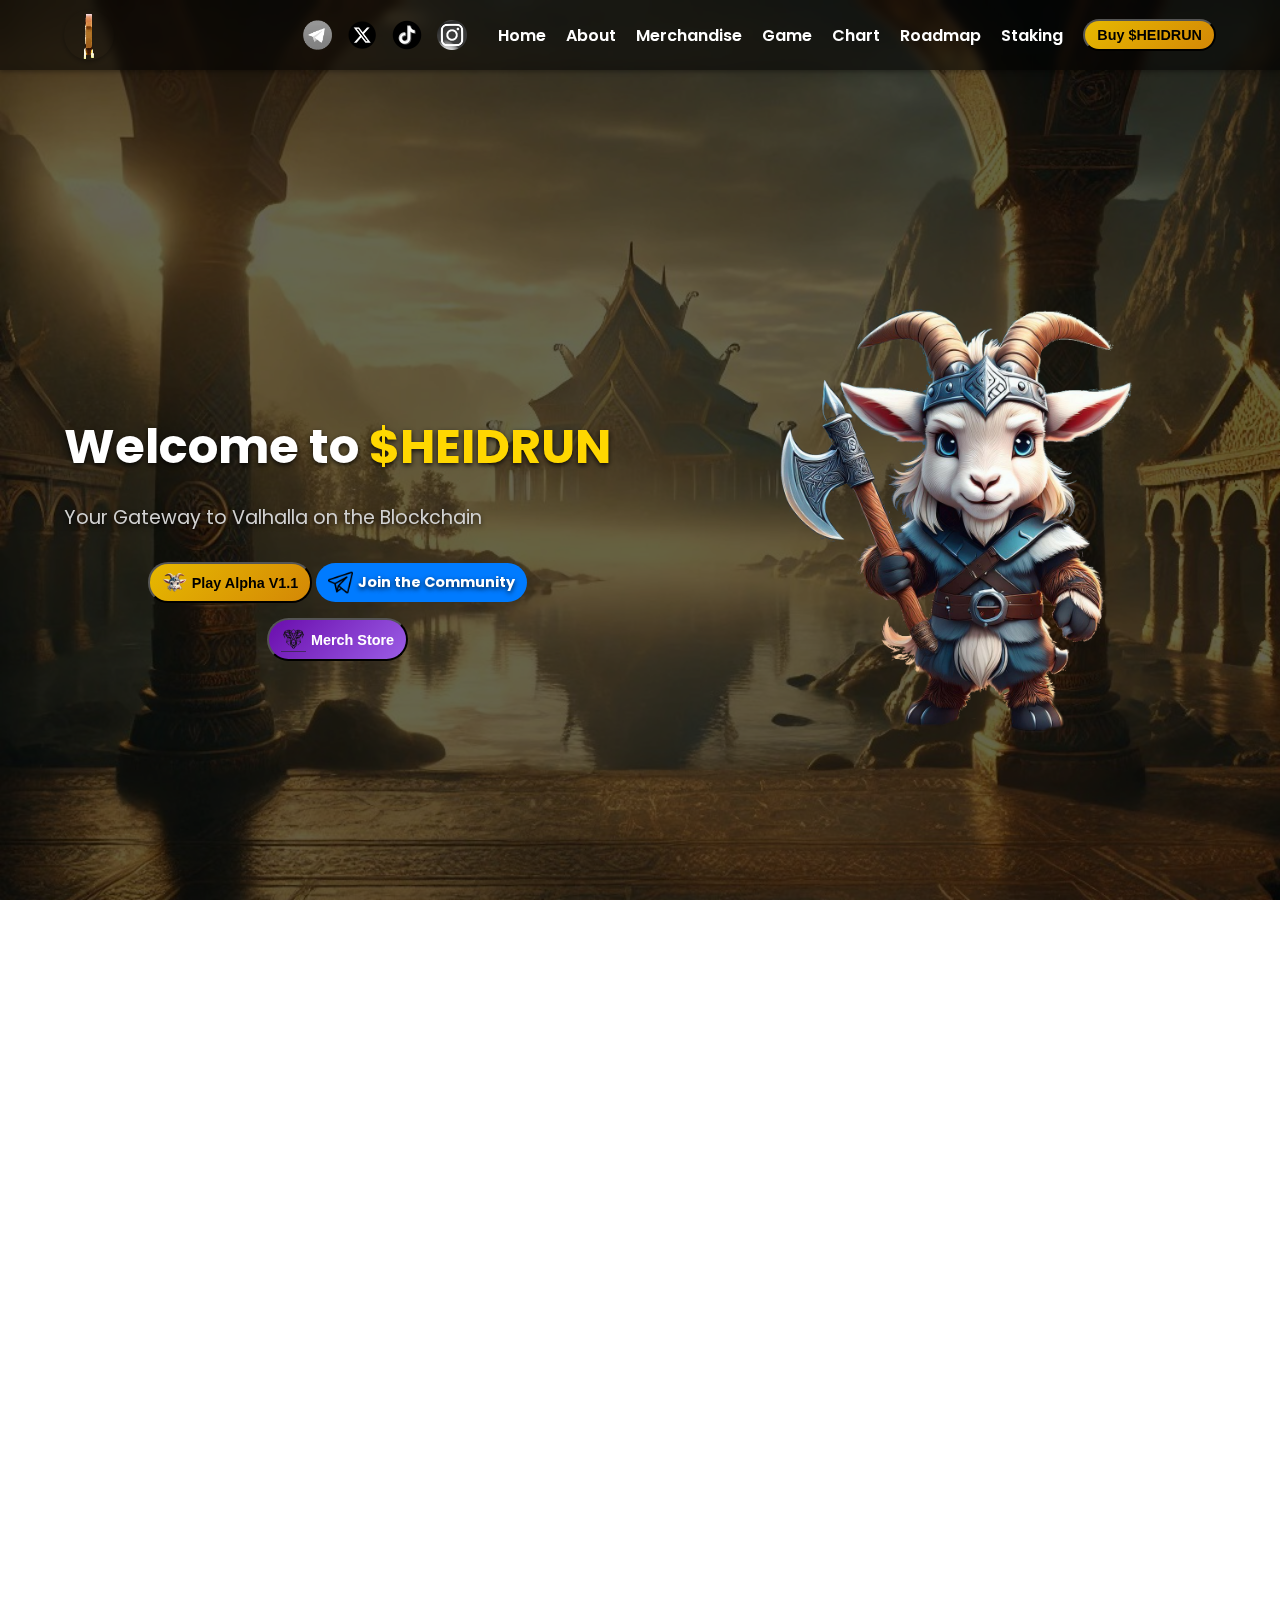
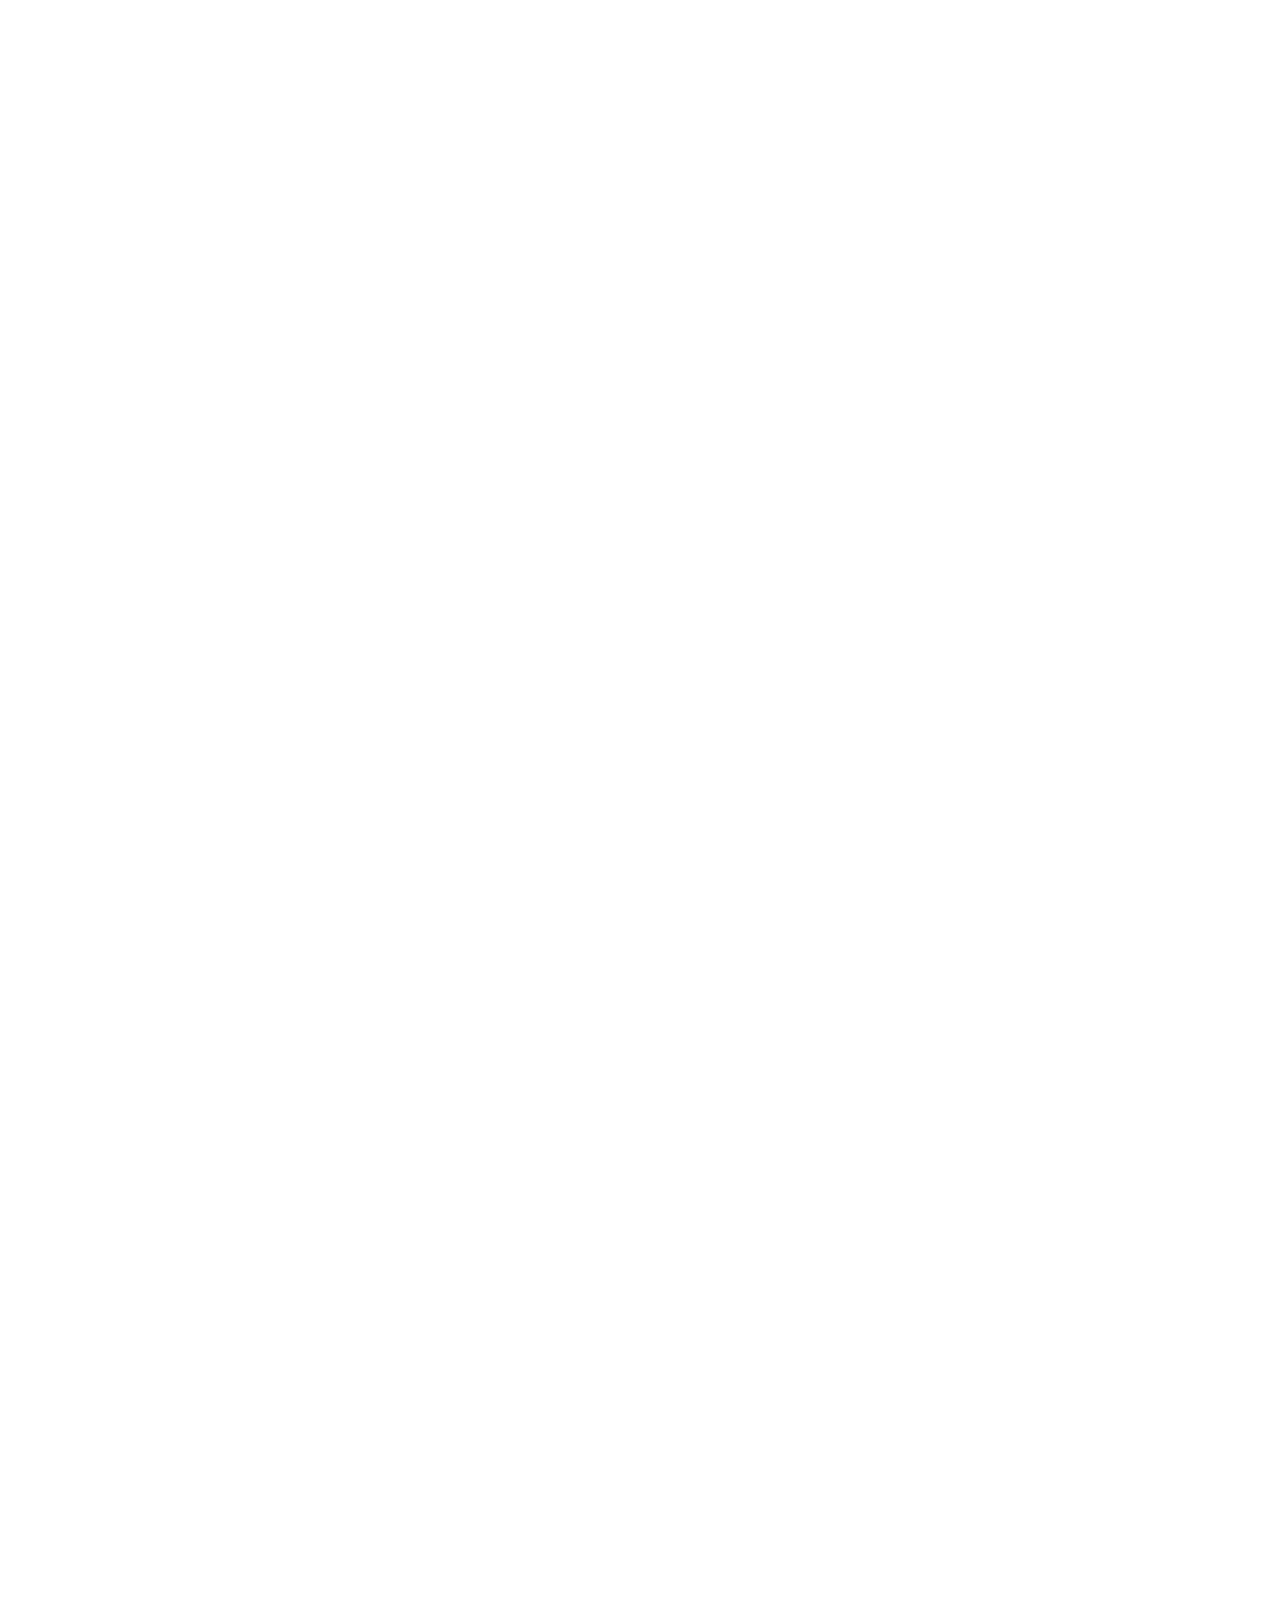
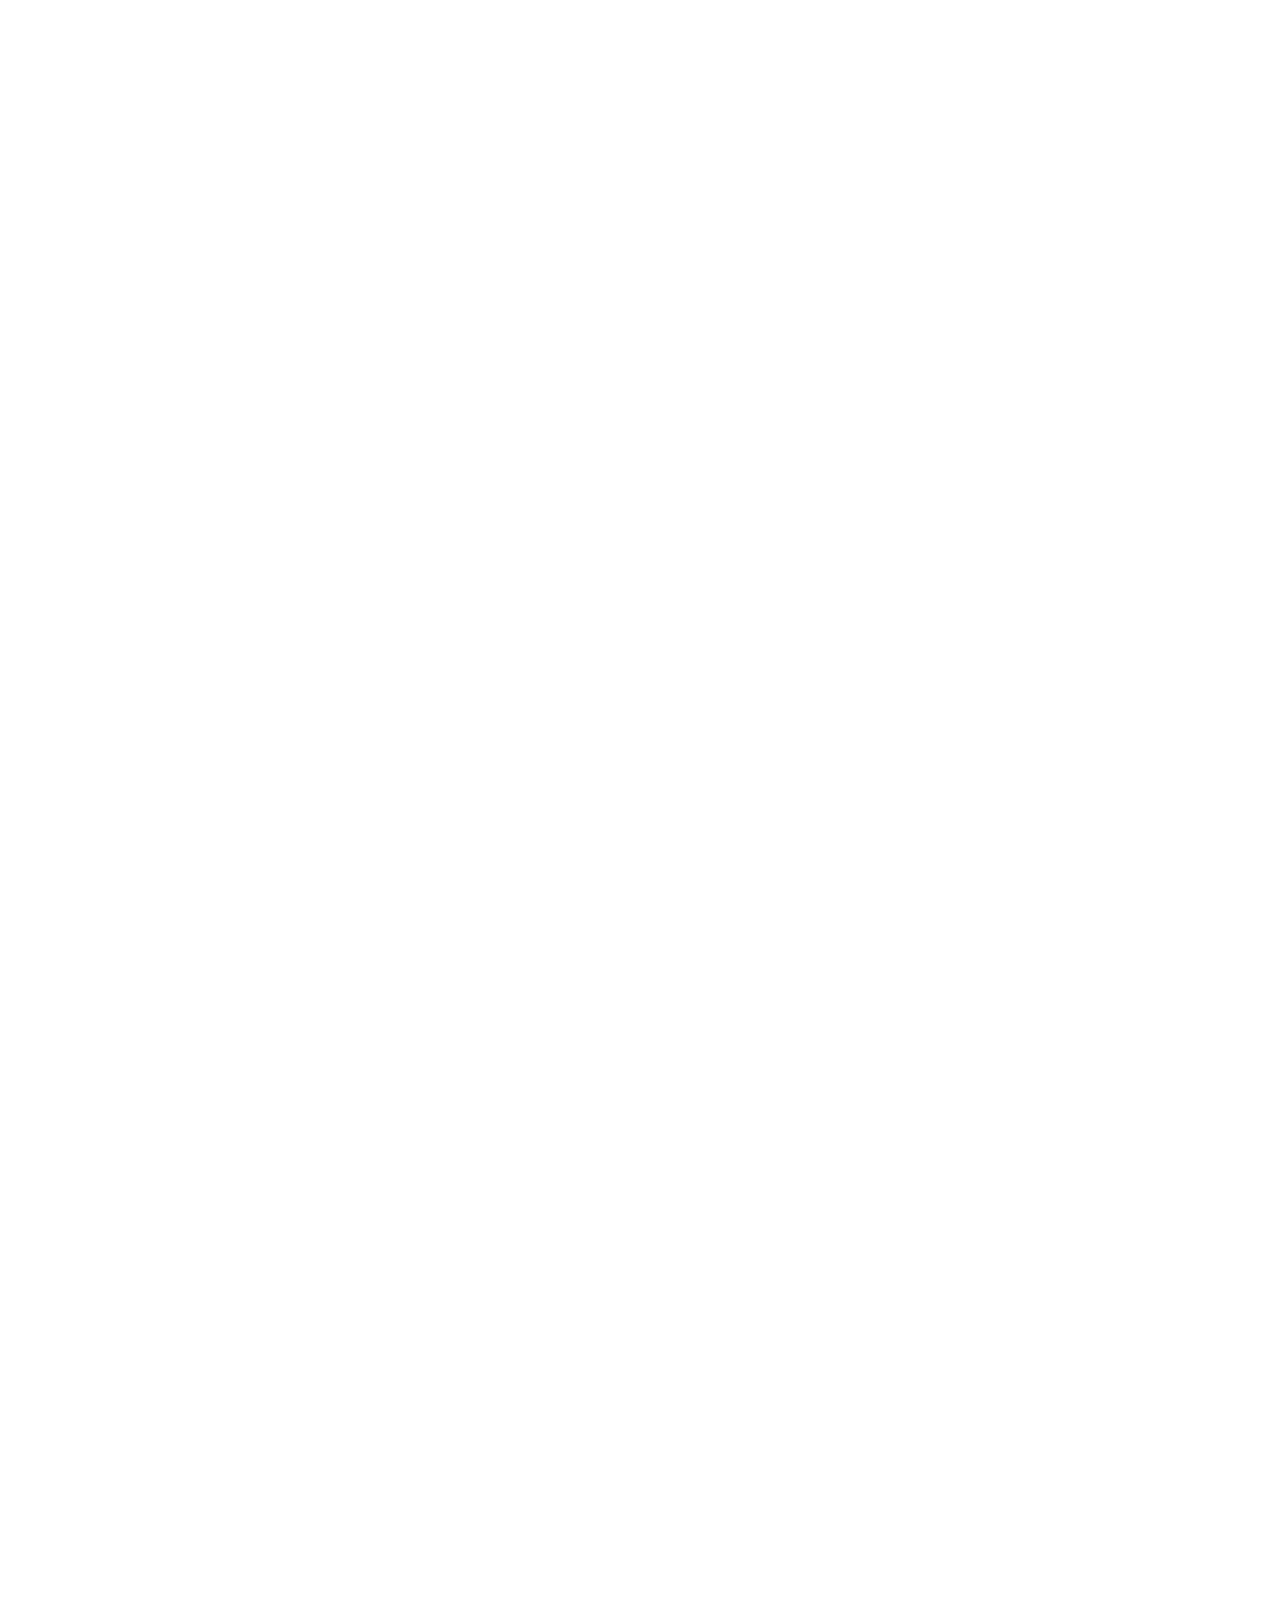
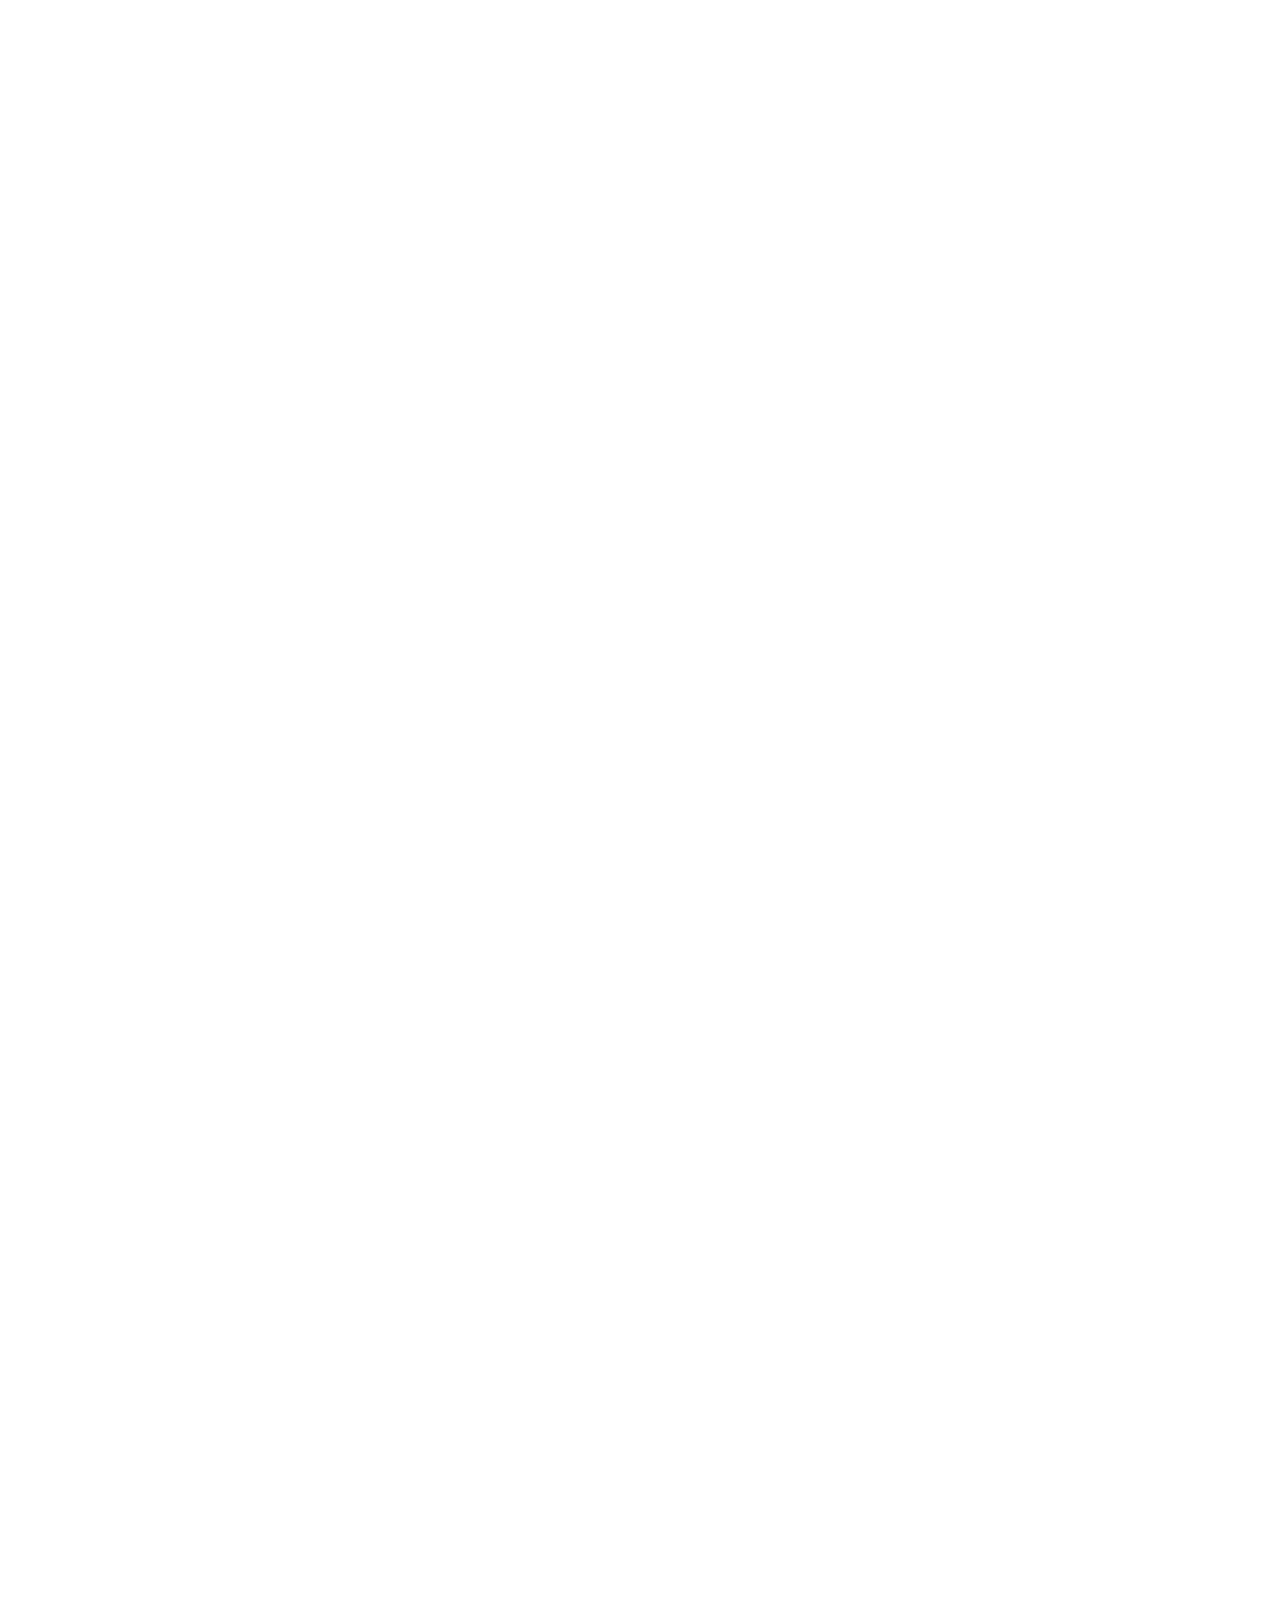
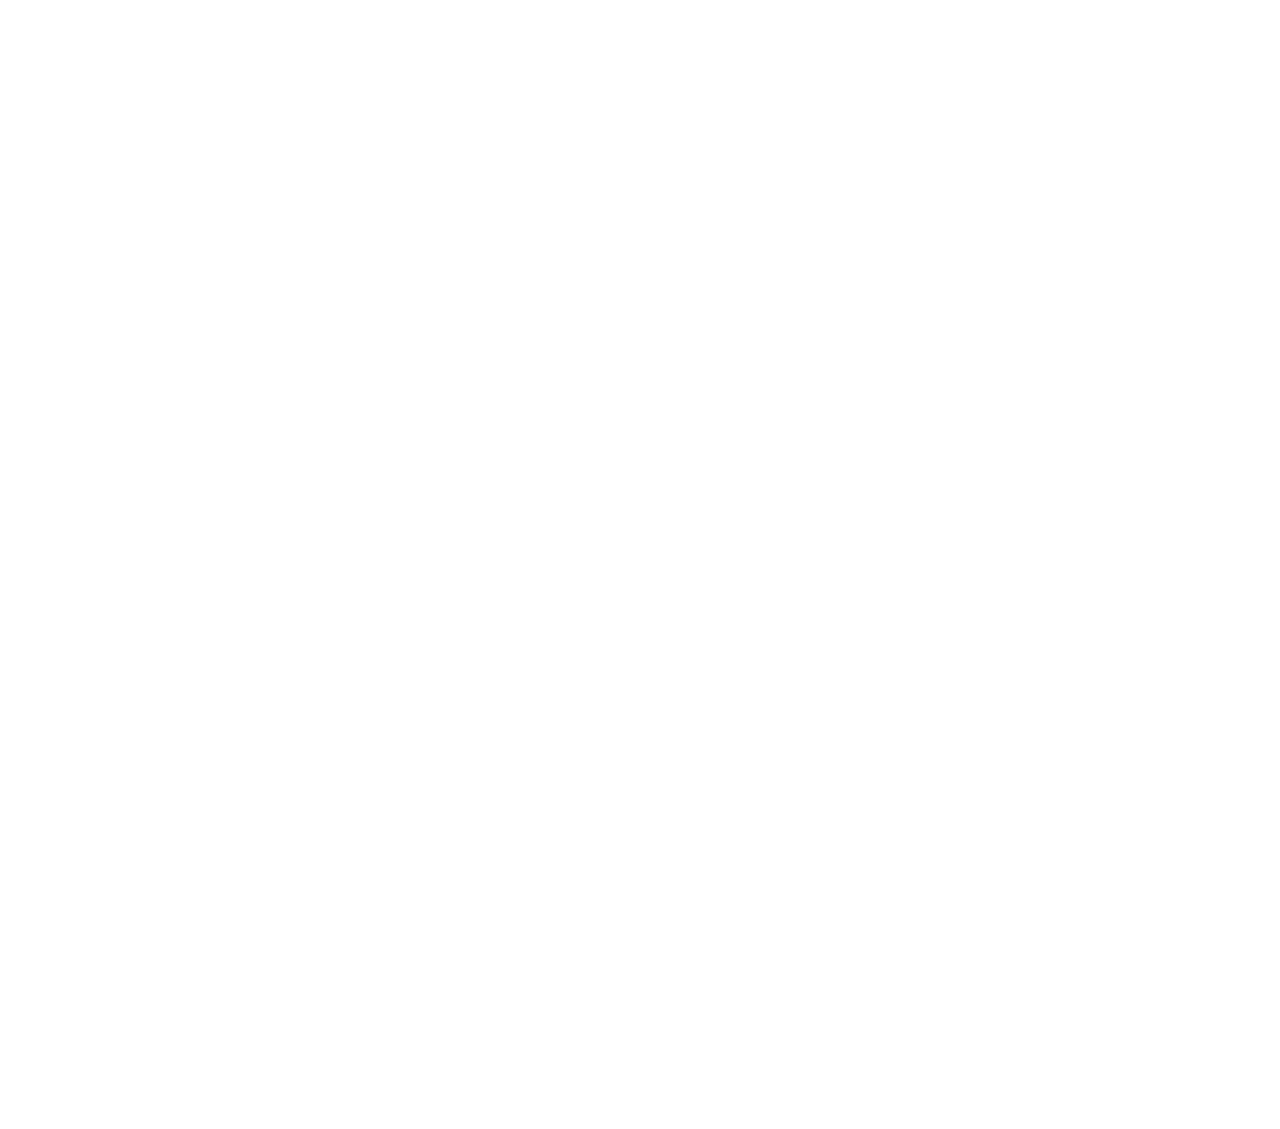
==== index.html @ 78c1b643 "Add files via upload" ====
<!DOCTYPE html>
<html lang="en">
    <head>
        <meta charset="UTF-8">
        <meta name="viewport" content="width=device-width, initial-scale=1.0">

        <meta property="og:title" content="Heidrun - Gateway to Valhalla">
        <meta property="og:description" content="Dive into Heidrun, the ultimate Web3 gaming adventure with immersive experiences, live charts, and staking rewards. Join the community shaping the future of crypto gaming!">
        <meta property="og:image" content="https://heidrun.xyz/images/heidrun-web.jpg">
        <meta property="og:video" content="https://b-whale-block.github.io/heidrun./videos/og-video.mp4">
        <meta property="og:video:type" content="video/mp4">
        <meta property="og:video:width" content="1280">
        <meta property="og:video:height" content="720">
        <meta property="og:url" content="https://heidrun.xyz">
        <meta property="og:type" content="website">

        <title>Heidrun - Gateway to Valhalla</title>
        <link href="https://fonts.googleapis.com/css2?family=Poppins:wght@400;600&display=swap" rel="stylesheet">
        <link rel="stylesheet" href="styles.css">
        <link rel="icon" type="image/png" sizes="16x16" href="images/favicon-16x16.png">
        <link rel="icon" type="image/png" sizes="32x32" href="images/favicon-32x32.png">
        <link rel="icon" type="image/png" sizes="192x192" href="images/android-chrome-192x192.png">
        <link rel="apple-touch-icon" sizes="180x180" href="images/apple-touch-icon.png">
        <link rel="manifest" href="site.webmanifest">
        <script src="https://cdn.jsdelivr.net/particles.js/2.0.0/particles.min.js"></script>
        <script src="chart.js"></script>
        <script src="https://cdn.jsdelivr.net/npm/chart.js"></script>
        <script src="https://cdn.jsdelivr.net/npm/chartjs-chart-financial"></script>
        <script src="https://cdn.jsdelivr.net/npm/@solana/web3.js@1.73.0/lib/index.iife.min.js"></script>
        <script src="https://cdn.jsdelivr.net/npm/@jup-ag/core"></script>
        <script defer src="script.js"></script>
    </head>    
<body>
    <!--Sticky button on smaller screens-->
    <button id="walletInfoButton" class="sticky-wallet-info hidden">Wallet Info</button>
    <div id="toastContainer" class="toast-container"></div>

    <header class="header">
        <div class="logo">
            <video autoplay loop muted playsinline class="logo-video">
                <source src="images/logo.webm" type="video/webm">
                Your browser does not support the video tag.
            </video>
        </div>
        <div class="header-socials">
            <a href="https://t.me/heidrunportal" target="_blank" title="Telegram">
                <img src="images/telegram-logo.png" alt="Telegram">
            </a>
            <a href="https://x.com/HeidrunSol" target="_blank" title="X">
                <img src="images/x-logo.png" alt="X">
            </a>
            <a href="https://www.tiktok.com/@heidrun_sol" target="_blank" title="TikTok">
                <img src="images/tiktok-icon.png" alt="TikTok">
            </a>
            <a href="https://www.instagram.com/heidrunsolana" target="_blank" title="Instagram">
                <img src="images/instagram-icon.png" alt="Instagram">
            </a>
        </div>
        <nav class="navbar">
            <a href="#hero" class="home-link">Home</a>
            <a href="#about">About</a>
            <a href="Merchandise/index.html">Merchandise</a>
            <a href="#game">Game</a>
            <a href="#chart">Chart</a>
            <a href="#roadmap">Roadmap</a>
            <a href="#staking">Staking</a>
            <button class="cta-button">Buy $HEIDRUN</button>
        </nav>        
        <button class="hamburger-menu" id="menuToggle">☰</button>
    </header> 

    <section id="hero" class="hero">
        <div class="hero-content">
            <h1>Welcome to <span class="highlight">$HEIDRUN</span></h1>
            <p>Your Gateway to Valhalla on the Blockchain</p>
            <div class="hero-buttons">
                <!-- Row 1 -->
                <div class="top-buttons">
                    <button class="playg-game-button" id="playAlphaButton">
                        <img src="images/goat-head-logo.png" alt="playg-game-button-logo" class="playg-game-button-logo">
                        Play Alpha V1.1
                    </button>
            
                    <a href="https://t.me/heidrunportal" class="btn btn-secondary" target="_blank">
                        <img src="images/telegram.png" alt="Telegram Icon" class="btn-icon"> Join the Community
                    </a>
                </div>
            
                <!-- Row 2 -->
                <div class="bottom-buttons">
                    <button class="merch-store-button" id="merchStoreButton" onclick="window.open('Merchandise/index.html', '_blank')">
                        <img src="images/merch-icon.png" alt="merch-button-logo" class="merch-store-logo">
                        Merch Store
                    </button>
                </div>
            </div>
                                
        </div>
        <div class="hero-image">
            <img src="images/valhalla-goat.png" alt="Heidrun Viking Goat" class="mascot">
        </div>
    </section>
    
    <section id="about" class="section">
        <h1>About Heidrun</h1>
        <div class="about-content">
            <p>
                Heidrun is a forward-thinking project that blends advanced blockchain technology with powerful AI tools. By combining Web3 gaming, decentralized utilities, and community-driven rewards, Heidrun redefines innovation in the crypto space.
            </p>
            <p>
                Whether you're a gamer, investor, or blockchain enthusiast, Heidrun delivers immersive experiences and practical tools tailored to your needs.
            </p>
        </div>
    
        <div class="features">
            <h2>Why Choose Heidrun?</h2>
            <ul>
                <li><strong>Innovative Utilities:</strong> AI-driven tools designed to optimize your crypto experience.</li>
                <li><strong>Immersive Web3 Gaming:</strong> Seamless integration of gaming with blockchain technology.</li>
                <li><strong>Community Empowerment:</strong> Join a growing network shaping the future of blockchain.</li>
            </ul>
        </div>
    
        <div class="utilities">
            <h2>Our Utilities</h2>
            <div class="utilities-grid">
                <div class="utility-item">
                    <video autoplay loop muted class="utility-image">
                        <source src="videos/video-bot-preview.mp4" type="video/mp4">
                        Your browser does not support the video tag.
                    </video>
                    <h3>Video Bot</h3>
                    <p>Create engaging AI-generated videos for campaigns and content.</p>
                    <a href="https://t.me/HeidrunAI_bot" target="_blank" class="about-btn">Try @HeidrunAI_bot</a>
                </div>
                <div class="utility-item">
                    <img src="images/meme-bot-preview.jpg" alt="Meme Bot Preview" class="utility-image">
                    <h3>Meme Bot</h3>
                    <p>Generate shareable, viral memes in seconds with AI support.</p>
                    <a href="https://t.me/HeidrunAImeme_bot" target="_blank" class="about-btn">Explore @HeidrunAImeme_bot</a>
                </div>
                <div class="utility-item">
                    <video autoplay loop muted class="utility-image">
                        <source src="videos/portfolio-bot-preview.mp4" type="video/mp4">
                        Your browser does not support the video tag.
                    </video>
                    <h3>Portfolio Bot</h3>
                    <p>Track and manage your crypto portfolio effortlessly.</p>
                    <a href="https://t.me/CryptoPortfolio_tracker_bot" target="_blank" class="about-btn">Discover @CryptoPortfolio_tracker_bot</a>
                </div>
            </div>
        </div>
    
        <div class="contract-container">
            <h3>Contract Address</h3>
            <span id="contract-address" class="copyable">DdyoGjgQVT8UV8o7DoyVrBt5AfjrdZr32cfBMvbbPNHM</span>
            <button class="about-copy-btn" onclick="navigator.clipboard.writeText('DdyoGjgQVT8UV8o7DoyVrBt5AfjrdZr32cfBMvbbPNHM')">Copy</button>
        </div>
    
        <p class="cta-text">
            The Heidrun journey is just beginning. Join us now and help shape the future of blockchain innovation.
        </p>
    </section>
               

    <section id="game" class="games-section">
        <h1>Alpha Heidrun Rush</h1>
        <h2>🎮 V1.1 Now Live and Playable! 🎮</h2>
        <div class="game-info">
            <p>
                <strong>About the Game:</strong> Alpha V1.0 of Heidrun Rush is a Candy Crush-style game where players can enjoy exciting gameplay while transacting directly in Solana. Purchases in-game go to the dev wallet, and we are exploring whether to <strong>burn Heidrun</strong> or use it for the <strong>staking rewards pool</strong>.
            </p>
            <p>
                <strong>Future Plans:</strong> In Alpha V2.0, we aim to enable transactions directly in Heidrun and integrate feedback from players for an enhanced experience.
            </p>
            <p>
                <strong>Game Hosting:</strong> The game is hosted directly on Heidrun’s servers and uses Solana’s approved Unity SDK for web3 connection. Please choose <strong>Mobile Wallet Adapter → Phantom/Solflare</strong> to connect.
            </p>
        </div>
        <div class="game-actions">
            <button class="cta-button" onclick="window.open('./heidrunrush', '_blank');">
                Play Alpha V1.1
            </button>            
        </div>
    </section> 
    
    <section id="chart" class="section">
        <h1>Live $HEIDRUN Chart</h1>
        <div class="chart-container">
            <!-- Chart Canvas -->
            <canvas id="chartCanvas" width="600" height="400"></canvas>
    
            <!-- Fallback Video -->
            <video id="chart-video" autoplay loop muted playsinline style="display: none;">
                <source src="videos/heidrun-lambo.mp4" type="video/mp4">
                Your browser does not support the video tag.
            </video>
        </div>
    
        <!-- Chart Summary -->
        <p id="chart-summary" style="margin-top: 20px; font-size: 1rem; color: #ffd700; text-shadow: 0 2px 5px rgba(0, 0, 0, 0.8);">
            Loading chart data...
        </p>
    
        <!-- Fallback Message -->
        <p id="fallback-message" style="display: none;">
            "Oops! The chart hasn’t loaded. Heidrun went to check what happened!"
        </p>
    
        <!-- Fallback Button -->
        <a href="https://dexscreener.com/solana/fuwuqtctdsgtpw4ypxmsvnhw5txno65rohxztak5xkf4" 
           id="fallback-button" 
           class="btn btn-secondary" 
           target="_blank" 
           style="display: none;">
            View the Chart on Dexscreener
        </a>
    </section>    

    <section id="roadmap" class="section">
        <h1 class="roadmap-title">Roadmap</h1>
        <div class="roadmap-timeline">
          
            <div class="roadmap-phase left">
                <h2>Q4 2024</h2>
                <ul>
                    <li><strong>Token Launch:</strong> Successful launch of $HEIDRUN.</li>
                    <li><strong>Initial Game Launch:</strong> Players engage with our first game.</li>
                    <li><strong>Staking Launch:</strong> Earn rewards by staking $HEIDRUN.</li>
                    <li><strong>Alpha Game Launch:</strong> 25th December 2024.</li>
                    <li><strong>Flooz Sign-Up:</strong> Enabling direct purchases.</li>
                </ul>
            </div>
    
            <div class="roadmap-phase right">
                <h2>Q1-Q2 2025</h2>
                <ul>
                    <li><strong>AR Game Development:</strong> Begin creating immersive AR gaming experiences.</li>
                    <li><strong>Community Growth:</strong> Expand the Viking community through partnerships.</li>
                    <li><strong>Improved Staking Features:</strong> Launch tiered rewards for long-term stakers.</li>
                </ul>
            </div>
    
            <div class="roadmap-phase left">
                <h2>Q3-Q4 2025</h2>
                <ul>
                    <li><strong>AR Game Launch:</strong> Full launch of the Augmented Reality game.</li>
                    <li><strong>Expanded Ecosystem:</strong> New gameplay mechanics and token utilities.</li>
                    <li><strong>Global Partnerships:</strong> Collaborate with major gaming and crypto platforms.</li>
                </ul>
            </div>
    
            <div class="roadmap-phase right">
                <h2>2026 and Beyond</h2>
                <ul>
                    <li><strong>Valhalla Expansion:</strong> Establish Heidrun as a leading Web3 gaming platform.</li>
                    <li><strong>Community-Driven Projects:</strong> Launch initiatives driven by the Heidrun community.</li>
                    <li><strong>Continual Innovation:</strong> Introduce cutting-edge features and gameplay experiences.</li>
                </ul>
            </div>
        </div>
    </section> 

    <section id="staking" class="section">
        <h1>Staking</h1>
        <p>
            Staking allows you to earn rewards by holding and locking your $HEIDRUN tokens. 
            It’s a simple and secure way to grow your wealth while supporting the network.
        </p>
        <div class="staking-benefits">
            <h2>Benefits of Staking</h2>
            <ul>
                <li>Earn passive income through staking rewards.</li>
                <li>Support the $HEIDRUN ecosystem and its stability.</li>
                <li>Access exclusive perks for long-term stakers.</li>
            </ul>
        </div>
        <div class="staking-how">
            <h2>How Staking Works</h2>
            <p>
                1. Acquire $HEIDRUN tokens and connect your wallet.<br>
                2. Use our trusted staking partner <strong>Smithii.io</strong> to stake your tokens.<br>
                3. Select your preferred staking duration and lock your tokens.<br>
                4. Start earning rewards instantly!
            </p>
        </div>
        <a href="https://stake.smithii.io/heidrun" class="btn btn-game" target="_blank">Stake Now on Smithii.io</a>
    </section>
    
    <section id="socials" class="socials-section">
        <h2>Join the Heidrun Goat Community</h2>
        <p>Stay updated with the latest news, exclusive giveaways, and more!</p>
        <div class="socials-container">
            <!-- Social Icons -->
            <div class="socials-grid">
                <a href="https://t.me/heidrunportal" target="_blank" class="social-icon" title="Telegram">
                    <img src="images/telegram-logo.png" alt="Telegram">
                </a>
                <a href="https://x.com/HeidrunSol" target="_blank" class="social-icon" title="X">
                    <img src="images/x-logo.png" alt="X">
                </a>
                <a href="https://www.tiktok.com/@heidrun_sol" target="_blank" class="social-icon" title="Tiktok">
                    <img src="images/tiktok-icon.png" alt="Tiktok">
                </a>
                <a href="https://www.instagram.com/heidrunsolana" target="_blank" class="social-icon" title="Instagram">
                    <img src="images/instagram-icon.png" alt="Instagram">
                </a>
            </div>
        
            <div class="goat-image">
                <img src="videos/phone-in-hand-unscreen.gif" alt="Heidrun Goat Character">
            </div>
        </div>
    </section>            
    
    <footer>
        <p>&copy; 2025 Heidrun. All Rights Reserved.</p>
    </footer> 

    <!-- Modal Background -->
    <div id="buyModal" class="modal">
        <div class="modal-content">
            <h2>Buy $HEIDRUN</h2>
            <p>Choose your payment method:</p>
            <div class="pay-options">
                <!-- Connect Wallet -->
                <button class="pay-option connect-wallet">
                    <img src="images/solana-logo.png" alt="Solana Logo" class="payment-icon connect-icon">
                    <span>Connect Wallet</span>
                </button>
    
                <!-- Buy on Bitget -->
                <a href="https://web3.bitget.com/en/swap/sol/DdyoGjgQVT8UV8o7DoyVrBt5AfjrdZr32cfBMvbbPNHM"
                    class="pay-option bitget-option"
                    target="_blank">
                    <img src="images/bitget-logo.png" alt="Bitget Wallet" class="payment-icon bitget-icon">
                    <span>Buy on Bitget Wallet</span>
                </a>

                <!-- Buy on Raydium -->
                <a href="https://raydium.io/swap/?inputCurrency=SOL&outputCurrency=fuwuqtctdsgtpw4ypxmsvnhw5txno65rohxztak5xkf4&inputMint=sol&outputMint=DdyoGjgQVT8UV8o7DoyVrBt5AfjrdZr32cfBMvbbPNHM"
                   class="pay-option raydium-option"
                   target="_blank">
                    <img src="images/raydium-logo.png" alt="Raydium Logo" class="payment-icon raydium-icon">
                    <span>Buy on Raydium</span>
                </a>
    
                <!-- Buy with Bank Card -->
                <a href="https://flooz.xyz/trade/DdyoGjgQVT8UV8o7DoyVrBt5AfjrdZr32cfBMvbbPNHM/solana/heidrun/heidrun"
                   class="pay-option card-option"
                   target="_blank">
                    <img src="images/debit-card-icon.png" alt="Bank Card" class="payment-icon card-icon">
                    <span>Buy with Bank Card</span>
                </a>
            </div>
            <button class="close-modal">Close</button>
        </div>
    </div>    

    <!-- Wallet Info Modal -->
    <div id="walletInfoModal" class="modal" aria-hidden="true">
        <div class="modal-content">
            <button class="close-modal" id="walletCloseModal">X</button>
          <h2>Wallet Balance</h2>
          <div class="balance-section">
            <div class="balance-row">
              <span class="token-name">$HEIDRUN:</span>
              <span class="token-value" id="heidrunBalance">0.00</span>
            </div>
            <div class="balance-row">
              <span class="token-name">$SOLANA:</span>
              <span class="token-value" id="solBalance">1.0600</span>
            </div>
          </div>
      
            <h3>Swap $HEIDRUN</h3>
            <div class="swap-section">
                <!-- From Section -->
                <div class="balance-row">
                    <label for="fromToken" class="token-name">From:</label>
                    <div class="input-container">
                        <input type="text" id="fromToken" value="SOL" readonly>
                        <input type="number" id="fromAmount" placeholder="0" min="0">
                    </div>
                </div>
                
                <button id="swapButton" class="swap-icon">
                    <img src="images/swap-icon.png" alt="Swap">
                </button>
                
                <div class="balance-row">
                    <label for="toToken" class="token-name">To:</label>
                    <div class="input-container">
                        <input type="text" id="toToken" value="HEIDRUN" readonly>
                        <input type="number" id="toAmount" placeholder="0" min="0">
                    </div>
                </div>
            
      
                <!-- Slippage Tolerance -->
                <div class="slippage-container">
                    <label for="slippageTolerance">Slippage Tolerance (%):</label>
                    <input type="number" id="slippageTolerance" value="1" min="0" max="100">
                </div>
      
                <!-- Action Buttons -->
                <button id="confirmSwapButton" class="btn btn-success">Confirm Swap</button>
                <button id="disconnectWalletButton" class="btn btn-danger">Disconnect</button>
            </div>
        </div>
    </div>    
      
</body>
</html>
---- styles.css ----
body {
    margin: 0;
    padding: 0;
    font-family: 'Poppins', sans-serif;
    background: url('images/heidrun-background.jpg') no-repeat center/cover;
    background-attachment: fixed;
    color: #ffffff;
    overflow-x: hidden;
    height: 100vh;
}

a:focus, .btn-game:focus, .cta-button:focus {
    outline: 2px solid #ffd700;
    outline-offset: 2px;
}


html::before {
    content: "";
    position: fixed; 
    top: 0;
    left: 0;
    width: 100%;
    height: 100%;
    background: rgba(0, 0, 0, 0.6); 
    z-index: -1; 
}

html, body {
    overflow-x: hidden; 
    overflow-y: visible; 
}

html {
    scroll-behavior: smooth;
}

section {
    transition: background 0.5s ease, transform 0.5s ease;
}

.header {
    display: flex;
    justify-content: space-between;
    align-items: center;
    padding: 10px 5%; 
    background: rgba(0, 0, 0, 0.5);
    position: sticky;
    top: 0;
    z-index: 1000;
    backdrop-filter: blur(5px); 
    box-shadow: 0 2px 4px rgba(0, 0, 0, 0.3); 
}

.logo {
    flex: 1; 
    display: flex;
    align-items: center;
}

.header-socials {
    display: flex;
    justify-content: center;
    padding-right: 10px; 
    padding-left: 10px;
    gap: 15px;
    flex: 1; 
}

.hamburger-menu {
    flex: 1; 
    display: flex;
    justify-content: flex-end; 
    align-items: center;
    font-size: 24px;
    background: none;
    border: none;
    cursor: pointer;
    color: white;
}

.header-socials a {
    display: inline-block;
    width: 30px; 
    height: 30px;
    transition: transform 0.3s ease, filter 0.3s ease;
}

.header-socials a img {
    width: 100%;
    height: 100%;
    object-fit: contain;
    filter: grayscale(100%);
}

.header-socials a:hover img {
    filter: none;
    transform: scale(1.2);
}

@media (max-width: 768px) {
    .header {
        flex-direction: row; 
    }

    .header-socials {
        padding-left: 80px;
        gap: 10px; 
    }

    .header-socials a {
        width: 20px; 
        height: 20px;
    }
}

.logo-image {
    height: 50px;
}

.navbar {
    display: flex;
    gap: 20px;
    align-items: center;
    transition: all 0.3s ease-in-out;
}

.navbar a {
    text-decoration: none;
    color: #ffffff;
    font-weight: 600;
    transition: color 0.3s ease-in-out;
}

.navbar a:hover {
    color: #ffd700; 
}

.cta-button {
    background: linear-gradient(135deg, #e6b800, #d48806); 
    color: #000;
    padding: 6px 12px; 
    font-size: 0.9rem; 
    border-radius: 20px; 
    font-weight: bold;
    text-decoration: none;
    transition: box-shadow 0.3s ease, transform 0.2s;
}

.cta-button:hover {
    box-shadow: 0 0 10px #00BFFF, 0 0 20px #1E90FF, 0 0 30px #4682B4;
    transform: scale(1.03); 
}

.hamburger-menu {
    display: none;
    background: none;
    border: none;
    font-size: 24px;
    color: #ffffff;
    cursor: pointer;
}

.hero {
    display: flex;
    align-items: center;
    justify-content: space-between;
    height: 100vh; 
    padding: 0 5%;
    position: relative;
    z-index: 0; 
    box-shadow: 0 6px 15px rgba(0, 0, 0, 0.7);
}

.hero-content, .hero-image {
    position: relative;
    z-index: 2;
}

.hero-content {
    max-width: 50%;
    text-shadow: 0 2px 5px rgba(0, 0, 0, 0.8);
}

.hero-content h1 {
    font-size: 3rem;
    margin-bottom: 20px;
}

.hero-content .highlight {
    color: #ffd700;
}

.hero-content p {
    font-size: 1.2rem;
    margin-bottom: 30px;
    color: #d1d1d1;
}

.hero-buttons {
    display: flex;
    flex-direction: column; 
    align-items: center;    
    gap: 15px;              
}

.btn-group {
    display: flex;
    justify-content: center; 
    gap: 20px;               
}

.playg-game-button {
    background: linear-gradient(135deg, #e6b800, #d48806); 
    color: #000;
    padding: 6px 12px; 
    font-size: 0.9rem; 
    border-radius: 20px; 
    font-weight: bold;
    text-decoration: none;
    display: inline-flex;
    align-items: center;
    justify-content: center;
    transition: box-shadow 0.3s ease, transform 0.2s;
}

.playg-game-button:hover {
    box-shadow: 0 0 10px #00BFFF, 0 0 20px #1E90FF, 0 0 30px #4682B4;
    transform: scale(1.03); 
}

.btn-secondary {
    background-color: #007bff; 
    color: #ffffff;
    padding: 7px 12px; 
    font-size: 0.9rem; 
    border-radius: 20px; 
    font-weight: bold;
    text-decoration: none;
    display: inline-flex;
    align-items: center;
    justify-content: center;
    transition: box-shadow 0.3s ease, transform 0.2s;
}

.btn-secondary:hover {
    background-color: #0056b3; 
    box-shadow: 0 0 10px #FFD700, 0 0 20px #FFD700, 0 0 30px #FFD700;
    transform: scale(1.05);
}

.merch-store-button {
    background: linear-gradient(135deg, #6a0dad, #9b5de5); 
    color: #ffffff; 
    font-weight: bold;
    padding: 7px 12px;
    border-radius: 30px;
    text-decoration: none;
    display: inline-flex;
    align-items: center;
    justify-content: center;
    transition: transform 0.3s ease, box-shadow 0.3s ease;
    cursor: pointer;
    font-size: 0.9rem; 
}

.merch-store-button:hover {
    transform: scale(1.1); 
    box-shadow: 0 0 15px rgba(155, 93, 229, 0.8); 
}

.playg-game-button-logo, .btn-icon, .merch-store-logo {
    width: 25px;
    height: 25px;
    margin-right: 5px; 
}

.hero-image {
    max-width: 40%;
}

.hero-image img {
    max-width: 100%;
    height: auto;
    border-radius: 20px;
}

.logo-video {
    width: 50px;
    height: 50px;
    background-color: transparent; 
    object-fit: contain; 
    border-radius: 50%; 
    box-shadow: 0 2px 4px rgba(0, 0, 0, 0.3); 
}

.games-section {
    padding: 60px 20px;
    background: linear-gradient(135deg, rgba(20, 30, 50, 0.9), rgba(40, 60, 80, 0.9));
    color: #ffffff;
    text-align: center;
    border-radius: 10px;
    box-shadow: 0 8px 20px rgba(0, 0, 0, 0.7);
}

.games-section h1 {
    font-size: 3rem;
    color: #FFD700;
    margin-bottom: 20px;
    text-shadow: 0 4px 8px rgba(0, 0, 0, 0.8);
}

.games-section h2 {
    font-size: 2rem;
    color: #32CD32;
    margin-bottom: 30px;
    text-shadow: 0 2px 5px rgba(0, 0, 0, 0.7);
}

.game-info p {
    font-size: 1.2rem;
    margin-bottom: 15px;
    line-height: 1.8;
    color: #D3D3D3;
    text-align: left;
    max-width: 800px;
    margin: 0 auto 20px;
}

.game-info strong {
    color: #FFD700;
}

.game-actions {
    margin-top: 30px;
}

#about {
    background: linear-gradient(135deg, #1a1f2e98, #10131a);
    color: #eaeaea;
    padding: 60px 20px;
    border-radius: 15px;
    box-shadow: 0 8px 30px rgba(0, 0, 0, 0.5);
    font-family: 'Poppins', sans-serif;
    text-align: center;
}

#about h1 {
    font-size: 3rem;
    color: #ffd700;
    margin-bottom: 20px;
    text-shadow: 0 4px 10px rgba(0, 0, 0, 0.7);
}

#about h2 {
    font-size: 2rem;
    color: #ffd700;
    margin-bottom: 20px;
}

#about p {
    font-size: 1.2rem;
    margin-bottom: 30px;
    line-height: 1.6;
}

.features ul {
    list-style: none;
    padding: 0;
    margin: 0 auto;
    max-width: 800px;
    text-align: left;
}

.features ul li {
    font-size: 1.2rem;
    margin-bottom: 10px;
    line-height: 1.6;
}

.utilities-grid {
    display: grid;
    grid-template-columns: repeat(auto-fit, minmax(300px, 1fr));
    gap: 20px;
    margin-top: 30px;
}

.utility-item {
    background: #1c1f33;
    padding: 20px;
    border-radius: 10px;
    text-align: center;
    box-shadow: 0 4px 15px rgba(0, 0, 0, 0.5);
    transition: transform 0.3s ease, box-shadow 0.3s ease;
}

.utility-item:hover {
    transform: translateY(-10px);
    box-shadow: 0 8px 20px rgba(0, 0, 0, 0.7);
}

.utility-image {
    max-width: 100%;
    border-radius: 10px;
    margin-bottom: 15px;
}

.utility-item h3 {
    font-size: 1.5rem;
    color: #ffd700;
    margin-bottom: 10px;
}

.utility-item p {
    font-size: 1rem;
    color: #dcdcdc;
    margin-bottom: 15px;
}

.about-btn {
    display: inline-block;
    padding: 10px 20px;
    margin-top: 10px;
    color: #000;
    background: #ffd700;
    border-radius: 20px;
    font-weight: bold;
    text-decoration: none;
    box-shadow: 0 4px 10px rgba(255, 215, 0, 0.7);
    transition: background 0.3s ease, transform 0.2s ease;
}

.about-btn:hover {
    background: #e6b800;
    transform: scale(1.05);
}

.about-copy-btn {
    background: #ffd700;
    color: #000;
    padding: 8px 15px;
    border: none;
    border-radius: 5px;
    font-size: 1rem;
    cursor: pointer;
    transition: background 0.3s ease, transform 0.2s ease;
}

.about-copy-btn:hover {
    background: #e6b800;
    transform: scale(1.05);
}

.contract-container {
    margin-top: 40px;
    padding: 20px;
    background: #1c1f33;
    border-radius: 10px;
    box-shadow: 0 4px 15px rgba(0, 0, 0, 0.5);
    text-align: center;
}

.contract-container h3 {
    font-size: 1.5rem;
    color: #ffd700;
    margin-bottom: 10px;
}

#contract-address {
    font-size: 1.2rem;
    color: #eaeaea;
    background: #10131a;
    padding: 10px 15px;
    border-radius: 5px;
    display: inline-block;
    margin-bottom: 10px;
}

.copy-btn {
    background: #ffd700;
    color: #000;
    padding: 8px 15px;
    border: none;
    border-radius: 5px;
    font-size: 1rem;
    cursor: pointer;
    transition: background 0.3s ease, transform 0.2s ease;
}

.copy-btn:hover {
    background: #e6b800;
    transform: scale(1.05);
}

.cta-text {
    margin-top: 40px;
    font-size: 1.2rem;
    font-weight: bold;
    color: #ffd700;
}

@media (max-width: 1024px) and (min-width: 768px) {
    .utilities-grid {
        grid-template-columns: 1fr 1fr; 
        grid-template-rows: auto auto; 
        grid-auto-flow: dense;
    }
    .utilities-grid > .utility-item:nth-child(3) {
        grid-column: span 2; 
        justify-self: center;
    }
}

@media (max-width: 768px) {
    .features ul, .utilities-grid {
        text-align: center;
    }

    .utilities-grid {
        grid-template-columns: 1fr;
    }
}


#chart {
    text-align: center;
    padding: 50px 20px;
    min-height: 100vh;
    display: flex;
    flex-direction: column;
    align-items: center;
    justify-content: center; 
    color: #ffffff;
    position: relative;
    background: rgba(10, 30, 10, 0.8); 
    box-shadow: 0 6px 15px rgba(0, 0, 0, 0.7);
}

#chart h1 {
    font-size: 2.5rem; 
    color: #32cd32;
    text-shadow: 0 2px 6px rgba(0, 0, 0, 0.8);
}

.chart-container {
    width: 80%;
    max-width: 600px;
    aspect-ratio: 16 / 9;
    border-radius: 10px;
    overflow: hidden;
    position: relative;
    box-shadow: 0 4px 8px rgba(0, 0, 0, 0.5);
    margin: 0 auto; 
    display: flex; 
    justify-content: center;
    align-items: center;
}

canvas#chartCanvas {
    width: 100%;
    max-width: 100%; 
    height: auto;
}

#chart-video {
    width: 100%;
    max-width: 800px; 
    height: auto;
    margin-top: 20px;
    border-radius: 15px;
    object-fit: cover;
}

#chart-summary {
    font-size: 1.1rem;
    margin-top: 15px;
    color: #ffd700;
    text-shadow: 0 2px 5px rgba(0, 0, 0, 0.8);
}

#fallback-message {
    font-size: 1rem;
    margin-top: 10px;
    color: #32cd32;
    text-align: center;
}

#fallback-button {
    margin-top: 15px;
    padding: 10px 20px;
    font-size: 1rem;
    background: linear-gradient(135deg, #006400, #32cd32);
    border-radius: 30px;
    font-weight: bold;
    text-decoration: none;
    box-shadow: 0 4px 10px rgba(0, 0, 0, 0.6);
}

#fallback-button:hover {
    transform: scale(1.05);
    box-shadow: 0 0 15px rgba(50, 205, 50, 0.8);
}

.cta {
    margin-top: 20px;
    font-size: 1.2rem;
    font-weight: bold;
    color: #ffd700;
}

.modal {
    display: none;
    position: fixed;
    top: 0;
    left: 0;
    width: 100%;
    height: 100%;
    background: rgba(0, 0, 0, 0.8);
    z-index: 9999;
    justify-content: center;
    align-items: center;
    overflow-y: auto;
    padding: 20px;
    box-sizing: border-box;
}

.modal-content {
    background: rgba(26, 26, 29, 0.9);
    padding: 30px;
    border-radius: 10px;
    text-align: center;
    box-shadow: 0 4px 8px rgba(0, 0, 0, 0.5);
    max-width: 400px;
    width: 80%;
    color: #ffffff;
}

.modal-content h2 {
    font-size: 2rem;
    margin-bottom: 20px;
}

.modal-content p {
    font-size: 1.2rem;
    margin-bottom: 30px;
}

.close-modal {
    margin-top: 20px;
    padding: 10px 20px;
    background: linear-gradient(135deg, #ff0000, #cc0000);
    color: #ffffff;
    font-size: 1rem;
    border: none;
    border-radius: 25px;
    cursor: pointer;
    font-weight: bold;
    transition: background 0.3s ease, transform 0.2s ease;
}

.close-modal:hover {
    background: linear-gradient(135deg, #cc0000, #990000);
    transform: scale(1.05);
}

.nav-cta {
    background: linear-gradient(135deg, #e6b800, #d48806);
    color: #000;
    padding: 7px 14px;
    font-size: 0.9rem;
    border-radius: 20px;
    font-weight: bold;
    text-decoration: none;
    transition: background-color 0.3s ease-in-out, transform 0.2s;
    box-shadow: 0 4px 10px rgba(255, 215, 0, 0.7);
}

.nav-cta:hover {
    background: linear-gradient(135deg, #cc9900, #b37400);
    transform: scale(1.05);
}

.pay-options {
    display: flex;
    flex-direction: column;
    align-items: flex-start;
    gap: 25px;
    margin-top: 20px;
}

.pay-option {
    display: flex;
    align-items: center; 
    gap: 20px;
    font-size: 1.5rem;
    font-weight: bold;
    text-decoration: none;
    color: #ffffff;
    background: none;
    border: none;
    cursor: pointer;
    transition: transform 0.3s, color 0.3s;
    width: 100%;
    text-align: left;
    line-height: 1.5;
    min-height: 80px; 
    padding-top: 10px; 
    padding-bottom: 10px; 
}

.connect-wallet {
    font-size: 1.6rem; 
    font-weight: bold;
    color: #1e90ff; 
    text-shadow: 0 0 10px rgba(30, 144, 255, 0.5), 
                 0 0 15px rgba(0, 209, 255, 0.5), 
                 0 0 20px rgba(64, 224, 208, 0.5); 
    transition: color 0.3s ease, text-shadow 0.3s ease;
    cursor: pointer;
}

.connect-wallet:hover {
    color: #40e0d0; 
    text-shadow: 0 0 15px rgba(64, 224, 208, 0.7), 
                 0 0 20px rgba(0, 209, 255, 0.7), 
                 0 0 30px rgba(30, 144, 255, 0.7); 
}

.connect-icon {
    filter: drop-shadow(0 0 8px #00d1ff) drop-shadow(0 0 12px #1e90ff) drop-shadow(0 0 18px #40e0d0);
    transition: filter 0.3s, transform 0.3s;
}

.connect-wallet:hover .connect-icon {
    filter: drop-shadow(0 0 15px #40e0d0) drop-shadow(0 0 20px #00d1ff) drop-shadow(0 0 25px #1e90ff);
    transform: scale(1.2);
}

.pay-option:hover {
    transform: scale(1.03);
    color: #ffd700;
    text-shadow: 0 0 10px #ffd700, 0 0 20px #ffd700;
}

.payment-icon {
    flex-shrink: 0;
    width: 100px; 
    height: 80px; 
    transition: transform 0.3s, filter 0.3s;
}

.raydium-icon {
    width: 80px; 
    height: 60px; 
    margin-left: 10px;
    margin-right: 10px;
}

.card-icon {
    width: 100px;
    height: 80px;
}

.pay-option:hover .payment-icon {
    transform: scale(1.2);
    filter: drop-shadow(0 0 10px #ffd700);
}

.bitget-icon {
    width: 80px; 
    height: 60px; 
    margin-left: 10px;
    margin-right: 10px;
}

.bitget-option .payment-icon {
    object-fit: contain; 
    border-radius: 10px; 
}

.close-modal {
    margin-top: 30px;
    padding: 10px 20px;
    background: #ff0000;
    color: #fff;
    border-radius: 20px;
    font-size: 1rem;
    font-weight: bold;
    cursor: pointer;
    transition: transform 0.2s, background-color 0.2s;
}

.close-modal:hover {
    background-color: #cc0000;
    transform: scale(1.1);
}

#roadmap {
    overflow: hidden;
    min-height: auto;
    padding: 50px 20px;
    position: relative;
    z-index: 1;
    background: rgba(0, 0, 0, 0.8);
    box-shadow: 0 6px 15px rgba(0, 0, 0, 0.7);
    border-radius: 0;
}

.roadmap-title {
    text-align: center;
    font-size: 2.5rem;
    color: #ffd700;
    margin-bottom: 40px;
    text-shadow: 0 2px 5px rgba(0, 0, 0, 0.6);
    position: relative;
}

.roadmap-title::after {
    content: '';
    display: block;
    width: 60px;
    height: 3px;
    background: #ffd700;
    margin: 10px auto;
}

.roadmap-timeline {
    position: relative;
    padding: 40px 0;
    max-width: 1200px;
    margin: 0 auto;
    display: flex;
    flex-direction: column;
    gap: 40px; 
}

.roadmap-timeline::before {
    content: '';
    position: absolute;
    top: 0;
    left: 50%;
    transform: translateX(-50%);
    width: 4px;
    height: 100%;
    background: #ffd700;
    z-index: 1;
}

.roadmap-phase {
    position: relative;
    width: 45%;
    padding: 20px;
    background: rgba(34, 34, 51, 0.8);
    border-radius: 10px;
    box-shadow: 0 4px 10px rgba(0, 0, 0, 0.5);
    color: #ffffff;
    z-index: 2;
}

.roadmap-phase h2 {
    font-size: 1.5rem;
    color: #ffd700;
    margin-bottom: 10px;
    text-shadow: 0 2px 4px rgba(0, 0, 0, 0.6);
}

.roadmap-phase ul {
    list-style: none;
    padding: 0;
    margin: 0;
}

.roadmap-phase li {
    font-size: 1.1rem;
    margin-bottom: 10px;
    line-height: 1.5;
}

.roadmap-phase li strong {
    color: #ffd700;
}

.roadmap-phase.left {
    align-self: flex-start;
    text-align: right;
}

.roadmap-phase.left::after {
    content: '';
    position: absolute;
    top: 50%;
    right: -30px;
    width: 50px;
    height: 4px;
    background: #ffd700;
    transform: translateY(-50%);
}

.roadmap-phase.right {
    align-self: flex-end;
    text-align: left;
}

.roadmap-phase.right::after {
    content: '';
    position: absolute;
    top: 50%;
    left: -30px;
    width: 50px;
    height: 4px;
    background: #ffd700;
    transform: translateY(-50%);
}

#staking {
    text-align: center;
    padding: 60px 20px;
    min-height: 100vh;
    display: flex;
    flex-direction: column;
    align-items: center;
    justify-content: center;
    background: linear-gradient(135deg, rgba(20, 20, 30, 0.8), rgba(40, 40, 50, 0.9));
    box-shadow: 0 4px 10px rgba(255, 166, 0, 0.322);
    border-radius: 0;
    position: relative;
}

#staking h1 {
    color: #ffd700; 
    font-size: 2.5rem;
    margin-bottom: 20px;
    text-shadow: 0 2px 6px rgba(0, 0, 0, 0.8);
}

#staking p {
    font-size: 1.2rem;
    line-height: 1.8;
    margin-bottom: 30px;
    color: #dcdcdc;
    max-width: 800px;
}

.staking-benefits ul {
    list-style: none;
    padding: 0;
    margin: 30px 0;
}

.staking-benefits ul li {
    font-size: 1.2rem;
    margin-bottom: 15px;
    color: #ffd700;
    padding-left: 30px;
    position: relative;
}

.staking-benefits ul li::before {
    content: '✔';
    position: absolute;
    left: 0;
    font-size: 1.5rem;
    color: #ffd700;
}

#staking .btn-game {
    background: linear-gradient(135deg, #ffd700, #d4af37);
    color: #000;
    font-weight: bold;
    padding: 10px 20px;
    border-radius: 30px;
    transition: transform 0.3s ease, box-shadow 0.3s ease;
}

#staking .btn-game:hover {
    transform: scale(1.1);
    box-shadow: 0 0 15px rgba(255, 215, 0, 0.8);
}

.socials-section {
    padding: 60px 20px;
    background: linear-gradient(135deg, #2C1A0F, #4F3822);
    border-radius: 10px;
    color: #fff;
    text-align: center;
}

.socials-section h2 {
    font-size: 2.4rem;
    margin-bottom: 10px;
    color: #FFD700;
}

.socials-section p {
    font-size: 1.2rem;
    margin-bottom: 30px;
    color: #EAEAEA;
}

.socials-container {
    display: flex;
    flex-wrap: wrap;
    justify-content: center;
    align-items: center;
    gap: 50px;
}

.socials-grid {
    display: flex;
    gap: 20px;
    justify-content: center;
    flex-wrap: wrap;
}

.social-icon {
    width: 80px;
    height: 80px;
    display: flex;
    align-items: center;
    justify-content: center;
    transition: transform 0.3s ease-in-out;
}

.social-icon img {
    width: 80%;
    height: 80%;
    object-fit: contain; 
    transition: transform 0.3s ease-in-out, filter 0.3s ease-in-out;
}

.social-icon:hover img {
    transform: scale(1.1); 
    filter: drop-shadow(0 0 15px rgba(255, 215, 0, 1)); 
}

.goat-image {
    width: 200px;
    text-align: center;
}

.goat-image img {
    width: 100%;
    border-radius: 10px;
}

footer {
    text-align: center;
    padding: 10px 0;
    background: rgba(0, 0, 0, 0.5);
    color: #d1d1d1;
    font-size: 0.9rem;
}

footer a {
    color: #007bff;
    text-decoration: none;
    transition: color 0.3s ease-in-out;
}

footer a:hover {
    color: #ffd700;
}

.sticky-wallet-info {
    position: fixed;
    top: 70px; 
    right: 20px; 
    background: linear-gradient(135deg, #ffd700, #d48806);
    color: #000;
    padding: 10px 20px;
    border-radius: 30px;
    font-size: 1rem;
    font-weight: bold;
    z-index: 1000;
    box-shadow: 0px 4px 10px rgba(0, 0, 0, 0.5);
    transition: opacity 0.3s ease, transform 0.3s ease;
    display: none; 
}

.sticky-wallet-info.hidden {
    opacity: 0;
    transform: translateY(20px);
    pointer-events: none;
}

.sticky-wallet-info.visible {
    display: block;
    opacity: 1;
    transform: translateY(0);
    pointer-events: auto;
}

/* Wallet Info*/
#walletInfoModal .modal-content {
    display: flex;
    flex-direction: column;
    align-items: center;
    gap: 10px;
    padding: 20px;
    max-width: 400px;
    width: 90%;
    max-height: 90vh;
    background: linear-gradient(135deg, rgba(34, 34, 51, 1), rgba(50, 50, 75, 1));
    color: #ffffff;
    border: 2px solid #ffd700;
    border-radius: 15px;
    text-align: center;
    box-shadow: 0 8px 20px rgba(0, 0, 0, 0.7);
    overflow: hidden;
    position: relative; 
    box-sizing: border-box;
}

#walletInfoModal {
    display: none;
    align-items: center;
    justify-content: center;
    position: fixed;
    top: 0;
    left: 0;
    width: 100%;
    height: 100%;
    background: rgba(0, 0, 0, 0.8); 
    z-index: 9999;
    padding: 40px 0; 
}

#walletInfoModal .modal-content h2 {
    font-size: 1.5rem;
    margin: 0;
    color: #ffd700;
    text-shadow: 0 2px 4px rgba(0, 0, 0, 0.6);
}

#walletInfoModal .balance-section {
    display: flex;
    flex-direction: column;
    gap: 8px;
    width: 100%;
    padding: 0 10px;
    flex-shrink: 0; 
}

#walletInfoModal .balance-row {
    display: flex;
    justify-content: space-between;
    width: 100%;
    font-size: 1rem;
}

#walletInfoModal .balance-row .token-name {
    text-align: left;
    flex: 1;
    font-weight: normal;
    color: #dcdcdc;
}

#walletInfoModal .balance-row .token-value {
    text-align: right;
    flex: 1;
    font-weight: bold;
    color: #ffffff;
}

.swap-section {
    display: flex;
    flex-direction: column;
    align-items: center;
    gap: 10px;
    width: 100%;
}

.swap-section label {
    font-size: 0.9rem;
    color: #ffd700;
    text-shadow: 0 1px 2px rgba(0, 0, 0, 0.6);
    background: rgba(255, 255, 255, 0.1);
    padding: 8px;
    border-radius: 8px;
    box-shadow: 0 0 5px rgba(0, 0, 0, 0.2);
}

.swap-icon {
    background: none; 
    border: none; 
    cursor: pointer;
    margin: 15px 0;
    width: 50px; 
    height: 50px;
    display: flex;
    align-items: center;
    justify-content: center;
    transition: transform 0.3s ease;
    box-shadow: none; 
}

.swap-icon img {
    width: 100%;
    height: 100%; 
    object-fit: contain; 
    transition: transform 0.3s ease;
}

.swap-icon:hover {
    transform: rotate(180deg);
}

.swap-icon:hover img {
    transform: scale(1.1);
}

.input-container input[type="text"],
.input-container input[type="number"] {
    width: 100%;
    padding: 8px;
    border: 1px solid rgba(255, 255, 255, 0.3);
    border-radius: 8px;
    background: rgba(34, 34, 51, 0.9);
    color: #ffffff;
    font-size: 1rem;
    text-align: center;
}

.input-container input:focus {
    outline: none;
    border: 1px solid #ffd700;
    box-shadow: 0 0 8px #ffd700;
}

#confirmSwapButton,
#disconnectWalletButton {
    width: 90%; 
    max-width: 300px;
    padding: 10px;
    border-radius: 20px;
    font-size: 0.9rem;
    font-weight: bold;
    box-shadow: 0 4px 10px rgba(0, 0, 0, 0.5);
    transition: transform 0.2s ease;
}

#confirmSwapButton {
    background: linear-gradient(135deg, #32cd32, #006400);
}

#disconnectWalletButton {
    background: linear-gradient(135deg, #ff0000, #8b0000);
}

#confirmSwapButton:hover {
    transform: scale(1.05);
    background: linear-gradient(135deg, #3cb371, #228b22);
    box-shadow: 0 6px 15px rgba(50, 205, 50, 0.5);
}

#disconnectWalletButton:hover {
    transform: scale(1.05);
    background: linear-gradient(135deg, #ff6347, #cc0000);
    box-shadow: 0 6px 15px rgba(255, 69, 0, 0.6);
}

#walletCloseModal {
    position: absolute; 
    top: -25px; 
    right: -10px; 
    background: none;
    border: none;
    font-size: 1.5rem;
    font-weight: bold;
    color: #ff0000;
    cursor: pointer;
    transition: transform 0.3s ease, text-shadow 0.3s ease;
    z-index: 10;
}

#walletCloseModal:hover {
    text-shadow: 0 0 20px #ff4500, 0 0 40px #ff6347;
    transform: scale(1.2);
}

#walletInfoModal .modal-content * {
    flex-shrink: 1; 
    max-width: 100%; 
}

#walletInfoModal .modal-content {
    padding-top: 15px; 
    padding-bottom: 15px; 
}

.hidden {
    display: none;
}

@keyframes fadeIn {
    0% {
        opacity: 0;
        transform: scale(0.9);
    }
    100% {
        opacity: 1;
        transform: scale(1);
    }
}

@media (max-width: 768px) {
    #walletInfoModal .modal-content {
        justify-content: center;
        padding: 20px;
        max-width: 95%;
        max-height: 80vh;
    }

    #walletInfoModal .modal-content h2 {
        font-size: 1.3rem; 
    }

    .swap-section input[type="text"],
    .swap-section input[type="number"] {
        padding: 5px;
        font-size: 0.85rem;
    }

    #confirmSwapButton,
    #disconnectWalletButton {
        padding: 6px 12px;
        font-size: 0.85rem;
        max-width: 250px;
    }


    .swap-section input,
    .swap-section select {
        font-size: 0.9rem;
        padding: 6px;
    }

    .swap-section label {
        font-size: 0.8rem;
    }

    #walletCloseModal {
        top: -20px; 
        right: -10px;
        font-size: 1.5rem; 
    }
}

/* Wallet Connection/Disconnection confirmation*/
.toast-container {
    position: fixed;
    top: 12%; 
    left: 50%;
    transform: translateX(-50%);
    z-index: 10000;
    display: flex;
    flex-direction: column;
    gap: 10px;
    pointer-events: none;
    max-width: 90%;
}

.toast {
    display: flex;
    align-items: center;
    justify-content: space-between;
    padding: 15px 20px;
    border-radius: 10px;
    background: linear-gradient(135deg, rgba(34, 34, 51, 1), rgba(50, 50, 75, 1));
    color: #fff;
    font-size: 1rem;
    font-weight: bold;
    box-shadow: 0 4px 8px rgba(0, 0, 0, 0.5), 0 0 10px rgba(255, 215, 0, 0.3);
    opacity: 0;
    transform: translateY(-20px);
    animation: fadeIn 0.5s forwards, fadeOut 0.5s 4.5s forwards;
}

@keyframes fadeIn {
    from {
        opacity: 0;
        transform: translateY(-20px);
    }
    to {
        opacity: 1;
        transform: translateY(0);
    }
}

@keyframes fadeOut {
    from {
        opacity: 1;
        transform: translateY(0);
    }
    to {
        opacity: 0;
        transform: translateY(-20px);
    }
}

.toast-success {
    background: linear-gradient(135deg, #28a745, #218838);
    box-shadow: 0 4px 8px rgba(40, 167, 69, 0.5), 0 0 10px rgba(40, 167, 69, 0.3);
}

.toast-error {
    background: linear-gradient(135deg, #dc3545, #bd2130);
    box-shadow: 0 4px 8px rgba(220, 53, 69, 0.5), 0 0 10px rgba(220, 53, 69, 0.3);
}

.toast-close {
    background: none;
    border: none;
    color: #fff;
    font-size: 1.2rem;
    cursor: pointer;
}

.toast-close:hover {
    color: #ffd700;
}

@media (max-width: 768px) {
    .sticky-wallet-info {
        display: block; 
    }

    .hero {
        flex-direction: column;
        text-align: center;
    }

    .hero-content {
        max-width: 100%;
        margin: 0 auto 20px;
    }

    .hidden {
        display: none; 
    }

    .hero-image {
        max-width: 80%;
    }

    .navbar {
        display: flex;
        flex-direction: column;
        max-height: 0; 
        overflow: hidden; 
        transition: max-height 1s ease; 
    }

    .navbar.active {
        max-height: 500px; 
    }

    .navbar a {
        padding: 10px 15px; 
        color: #ffffff; 
        text-decoration: none; 
        text-align: center; 
        font-size: 1.2rem; 
        transition: background 0.3s ease;
    }

    .navbar a:hover {
        background: rgba(255, 255, 255, 0.2); 
        border-radius: 5px; 
    }

    .hamburger-menu {
        display: block; 
        font-size: 24px; 
        color: #ffffff; 
        background: none;
        border: none;
        cursor: pointer;
        transition: transform 0.3s ease, color 0.3s ease;
        z-index: 1100; 
    }

    .navbar.active + .hamburger-menu,
    .hamburger-menu.x {
        color: #ffd700; 
        font-size: 28px; 
        transform: rotate(90deg); 
    }

    .playg-game-button {
        background: linear-gradient(135deg, #e6b800, #d48806); 
        padding: 8px 16px; 
        font-size: 1rem; 
        border-radius: 20px; 
    }

    .playg-game-button:hover {
        box-shadow: 0 0 10px #00BFFF, 0 0 20px #1E90FF, 0 0 30px #4682B4; 
    }

    .btn-secondary {
        background-color: #007bff; 
        padding: 8px 16px; 
        font-size: 0.9rem; 
        border-radius: 20px; 
    }

    .btn-secondary:hover {
        background-color: #0056b3; 
        box-shadow: 0 0 10px #FFD700, 0 0 20px #FFD700, 0 0 30px #FFD700;
    }

    .playg-game-button-logo, .btn-icon {
        width: 20px; 
        height: 20px;
        margin-right: 5px; 
    }

    .pay-options {
        align-items: center; 
        gap: 20px;
    }

    .pay-option {
        display: flex;
        flex-direction: row;
        align-items: center;
        justify-content: flex-start;
        text-align: center;
        width: 90%; 
        gap: 15px; 
    }

    .payment-icon, .raydium-icon, .card-icon {
        width: 50px; 
        height: 50px;
    }

    .connect-wallet {
        font-size: 1.4rem; 
        text-align: left;
    }

    .close-modal {
        margin-top: 20px;
        padding: 10px 20px;
        font-size: 1.2rem;
    }

    .modal-content {
        max-width: 90%; 
    }

    .modal-content p {
        font-size: 1rem;
    }

    .modal-content h2 {
        font-size: 1.5rem;
    }

    .btn-buy {
        font-size: 1rem;
        padding: 8px 16px;
    }

     #chart {
        padding: 30px 10px; 
    }

    .chart-container {
        width: 90%; 
        max-width: 100%; 
        margin: 0 auto; 
    }

    #chart h1 {
        font-size: 2rem; 
    }

    .chart-container,
    #chart-video {
        max-width: 95%; 
    }

    canvas#chartCanvas {
        max-width: 100%;
        height: auto;
    }

    #chart-summary {
        font-size: 0.9rem;
    }

    #fallback-message {
        font-size: 0.9rem;
    }

    #fallback-button {
        padding: 8px 16px;
        font-size: 0.9rem;
    }

    #about {
        padding: 30px 10px;
    }

    #about h1 {
        font-size: 2rem;
    }

    .about-content {
        font-size: 1rem;
    }

    .features h2 {
        font-size: 1.5rem;
    }

    .features li {
        font-size: 1rem;
    }

    #contract-address {
        font-size: 0.9rem; 
    }

    .contract-container {
        padding: 10px; 
    }

    .cta {
        font-size: 1rem;
    }

    .payment-icon {
        width: 100px; 
        height: 60px;
    }

    .pay-options {
        gap: 20px; 
    }

    .roadmap-phase {
        width: 90%;
        float: none;
        text-align: center;
        margin: 0 auto 40px;
    }

    .roadmap-phase.left::after,
    .roadmap-phase.right::after {
        display: none; 
    }

    .roadmap-timeline::before {
        left: 50%; 
        transform: translateX(-50%);
        height: auto; 
    }
}

@keyframes gradientMove {
    0% { background-position: 0% 50%; }
    50% { background-position: 100% 50%; }
    100% { background-position: 0% 50%; }
}

@keyframes fadeInSection {
    from {
        opacity: 0;
        transform: translateY(20px);
    }
    to {
        opacity: 1;
        transform: translateY(0);
    }
}

@keyframes pulse {
    0%, 100% {
        transform: scale(1);
    }
    50% {
        transform: scale(1.05);
    }
}
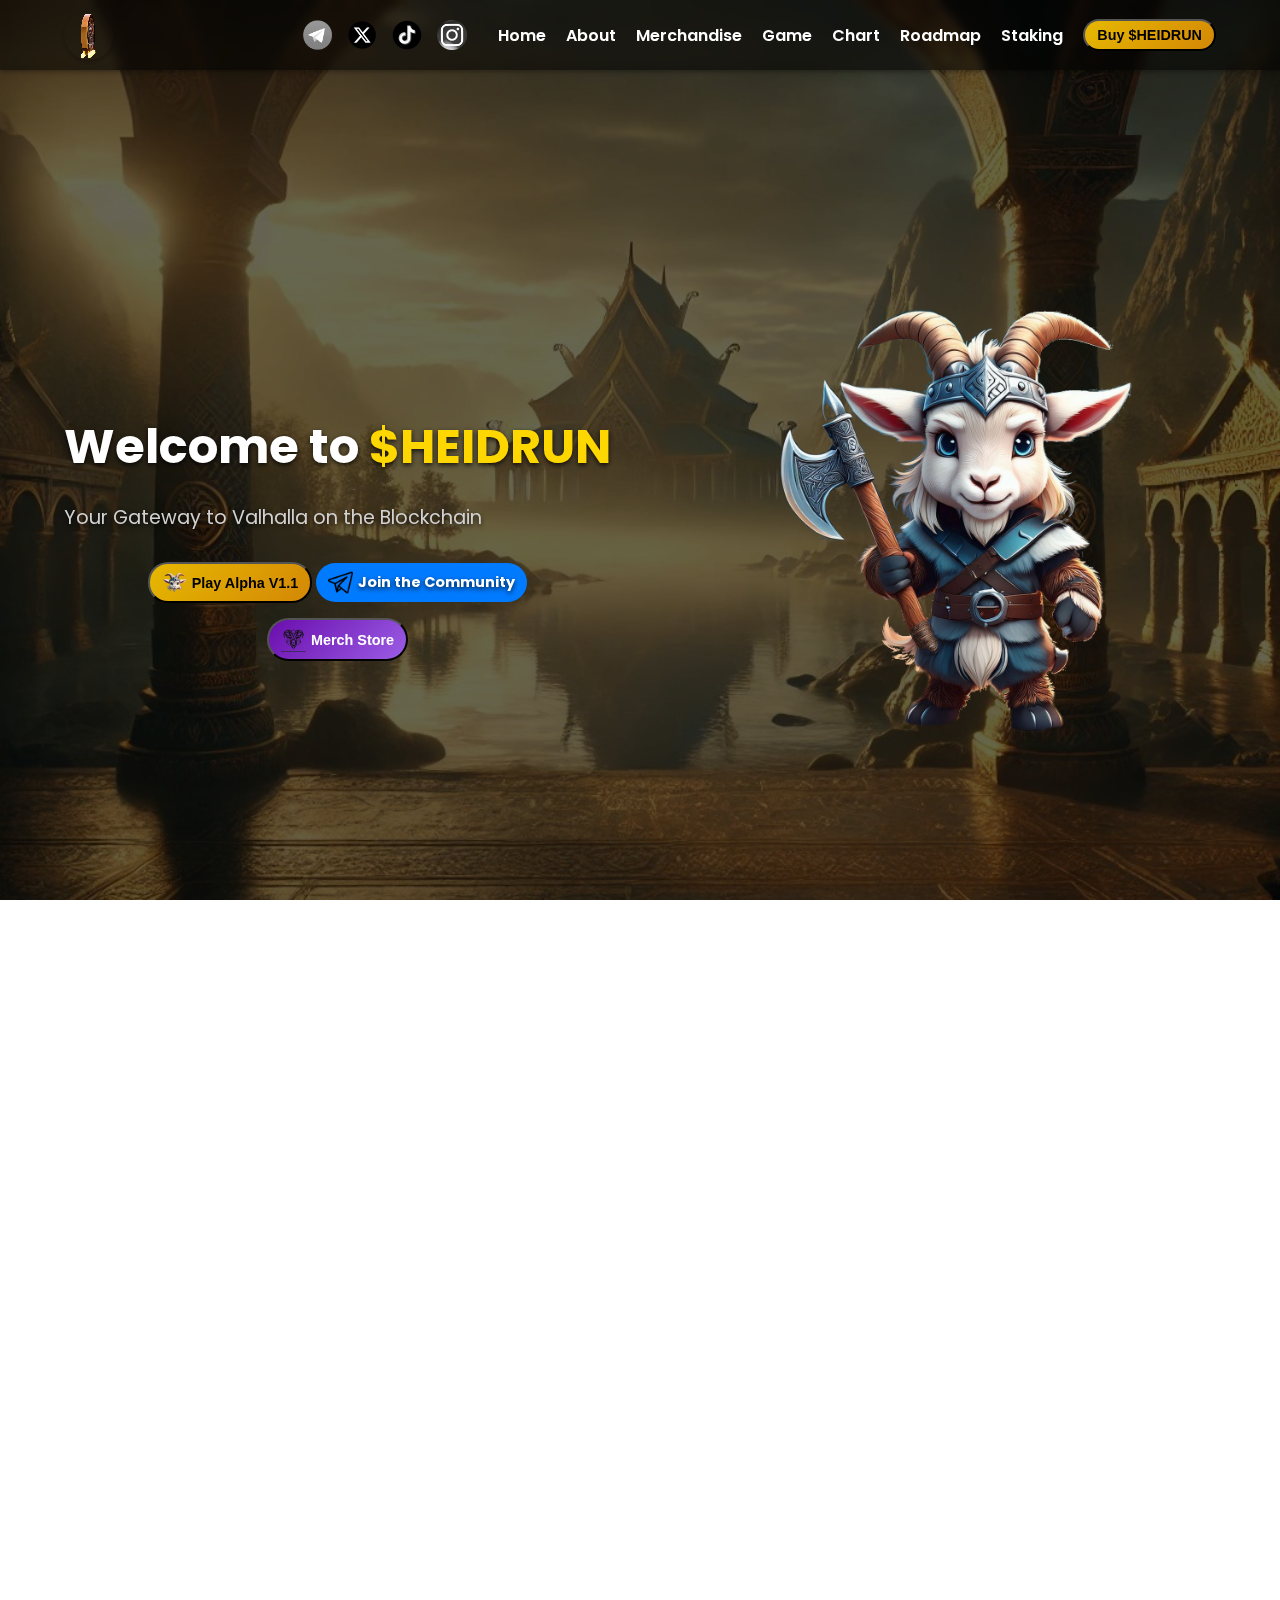
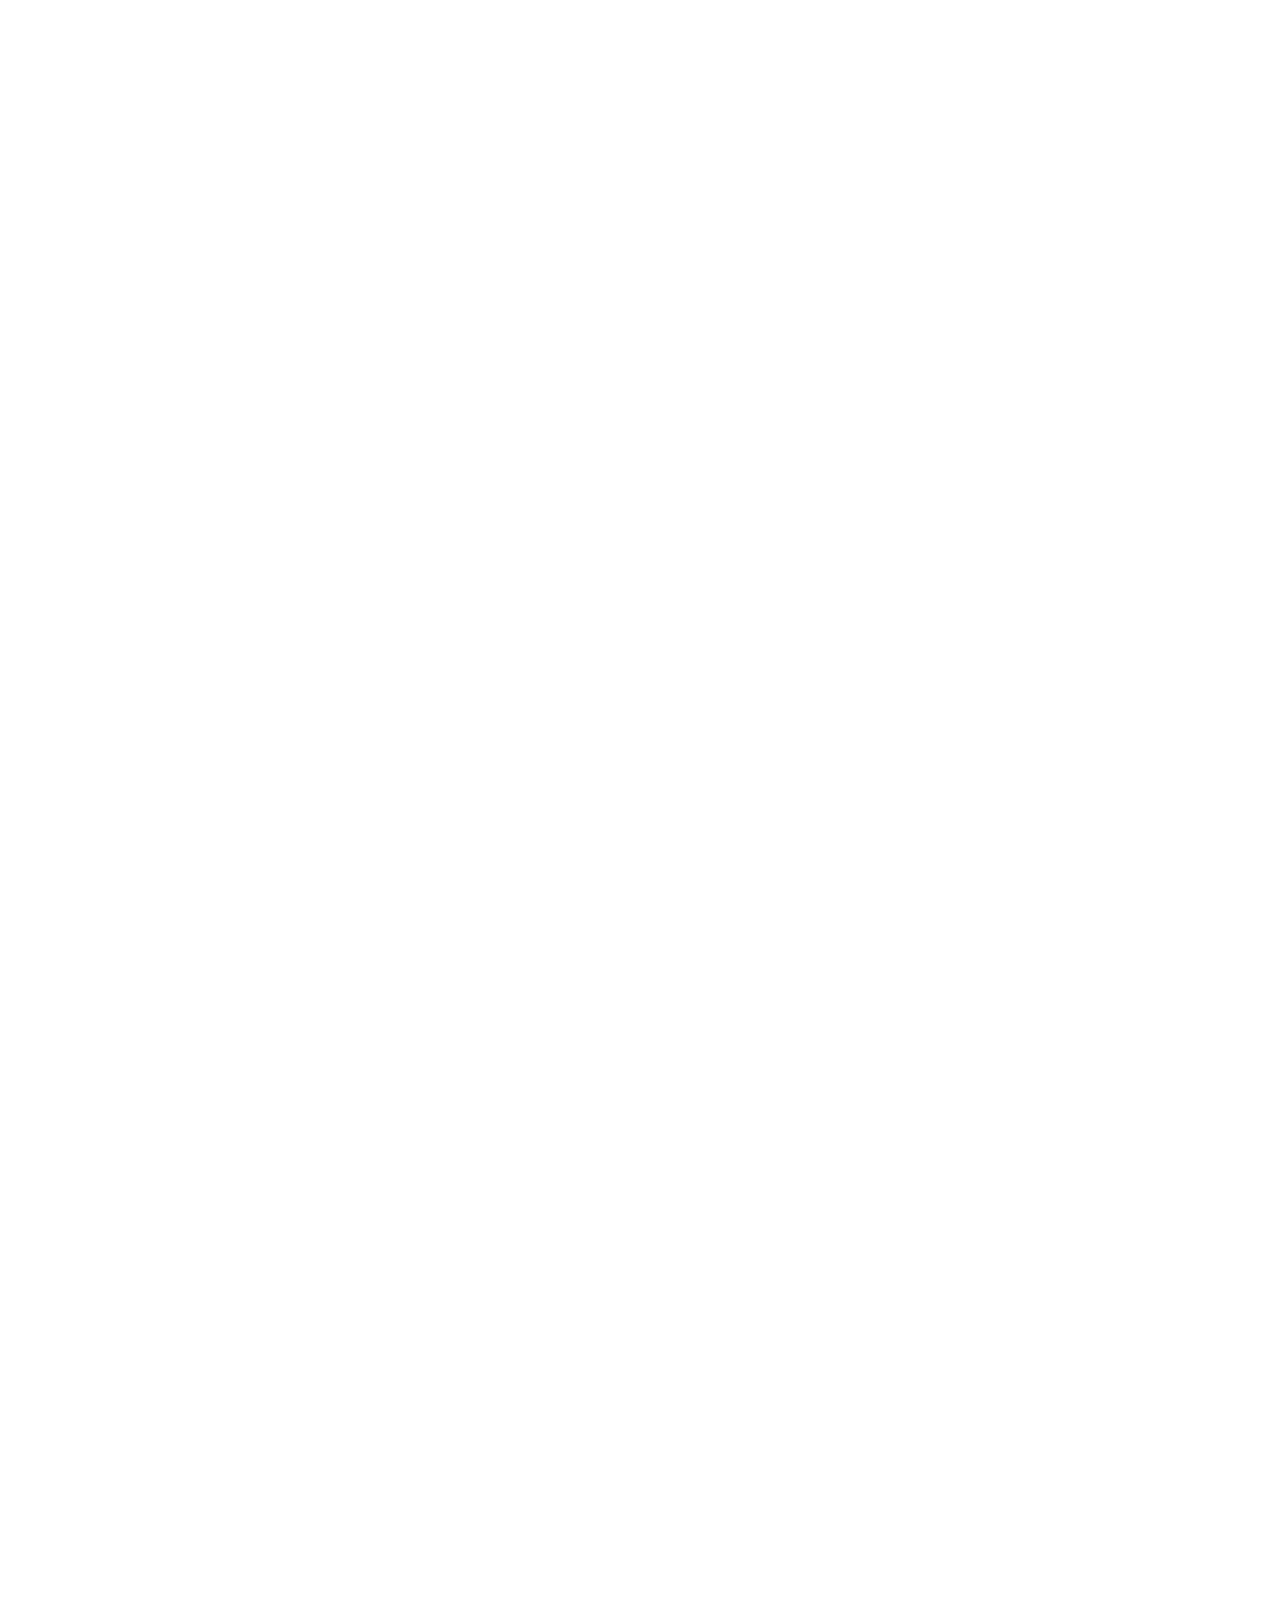
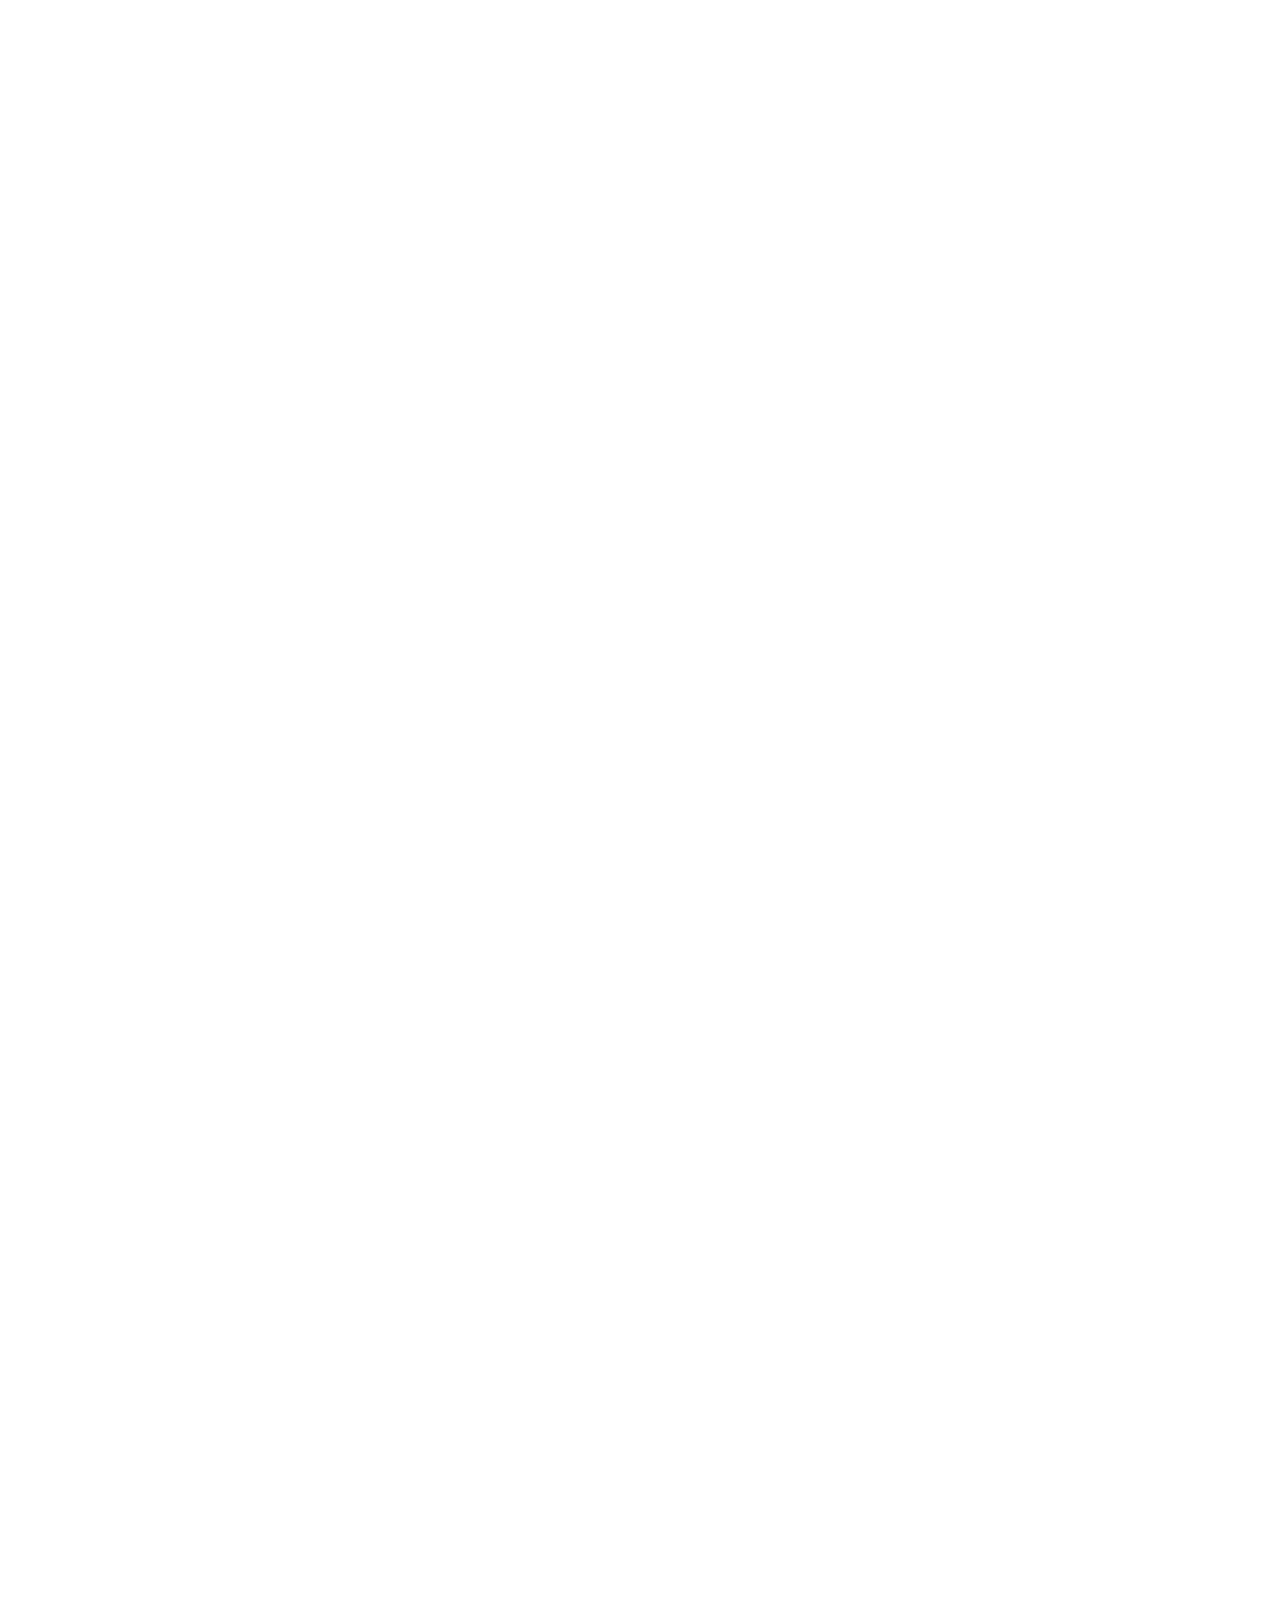
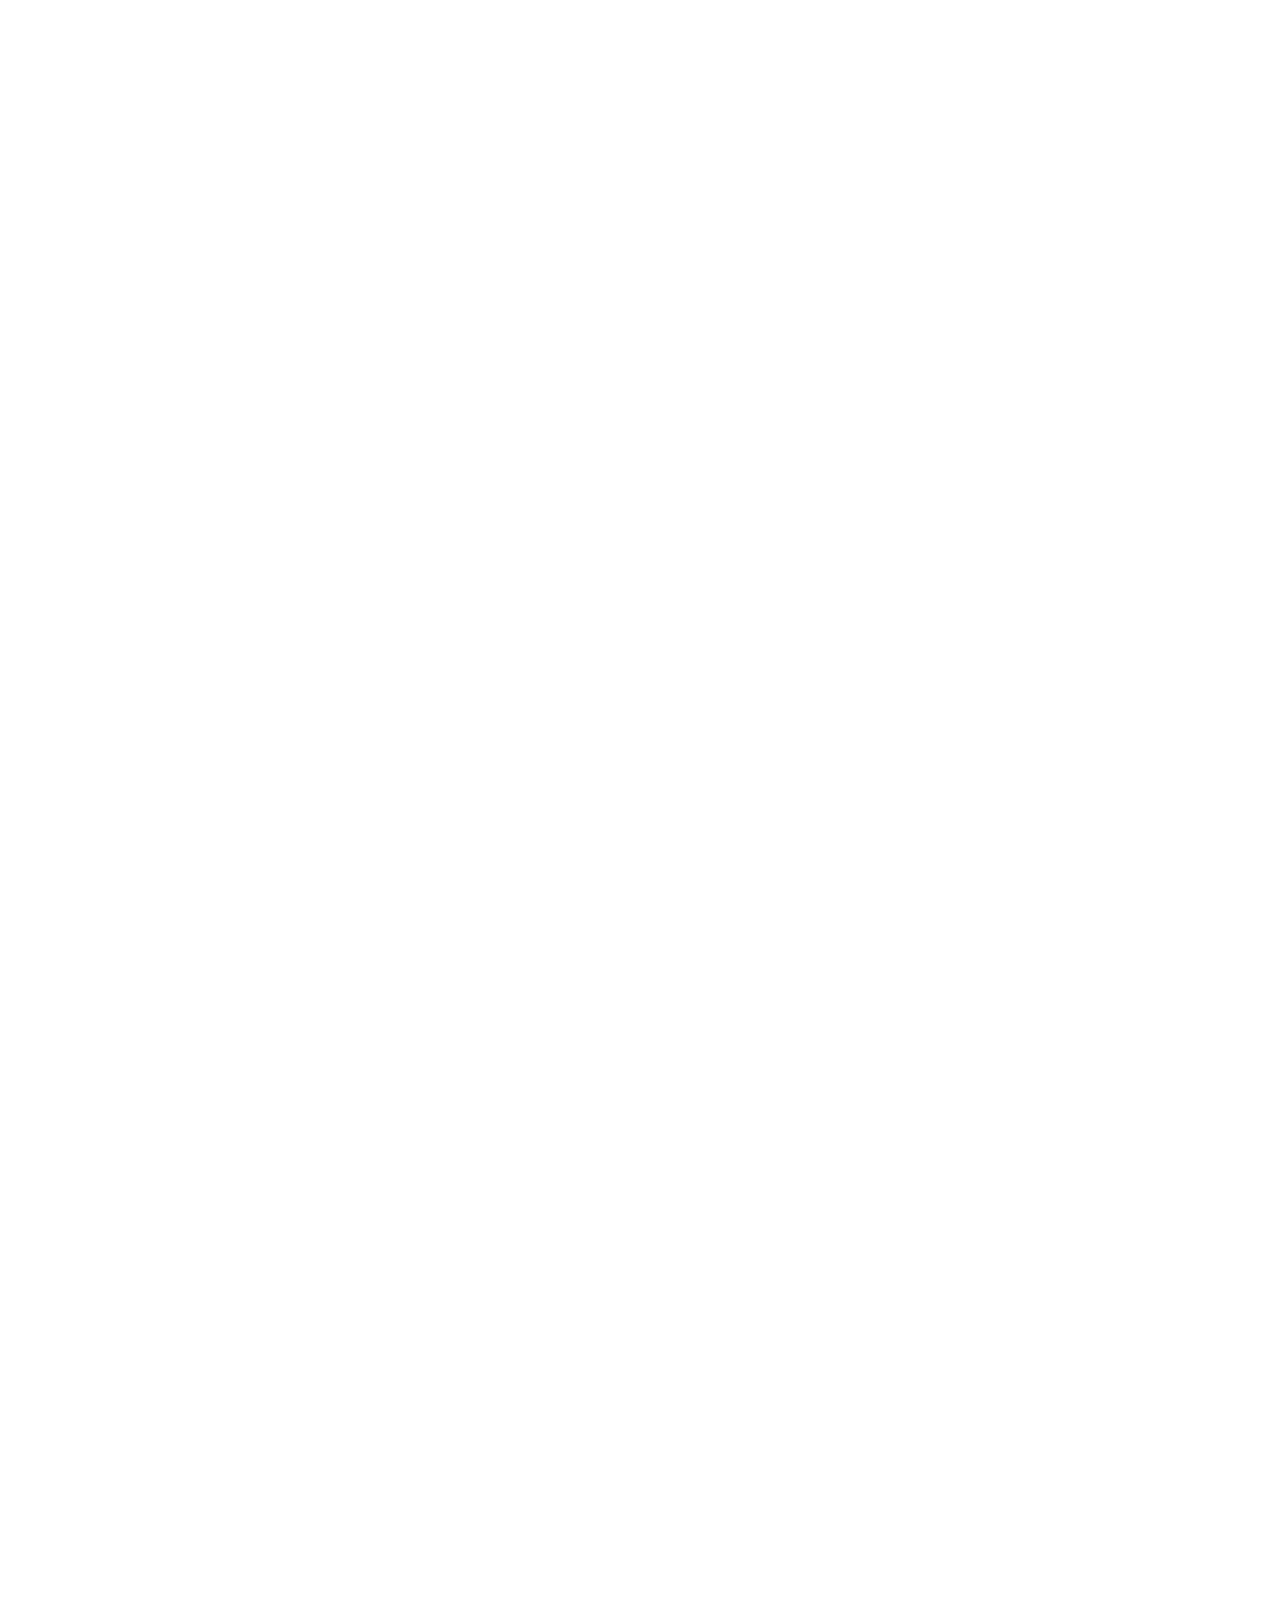
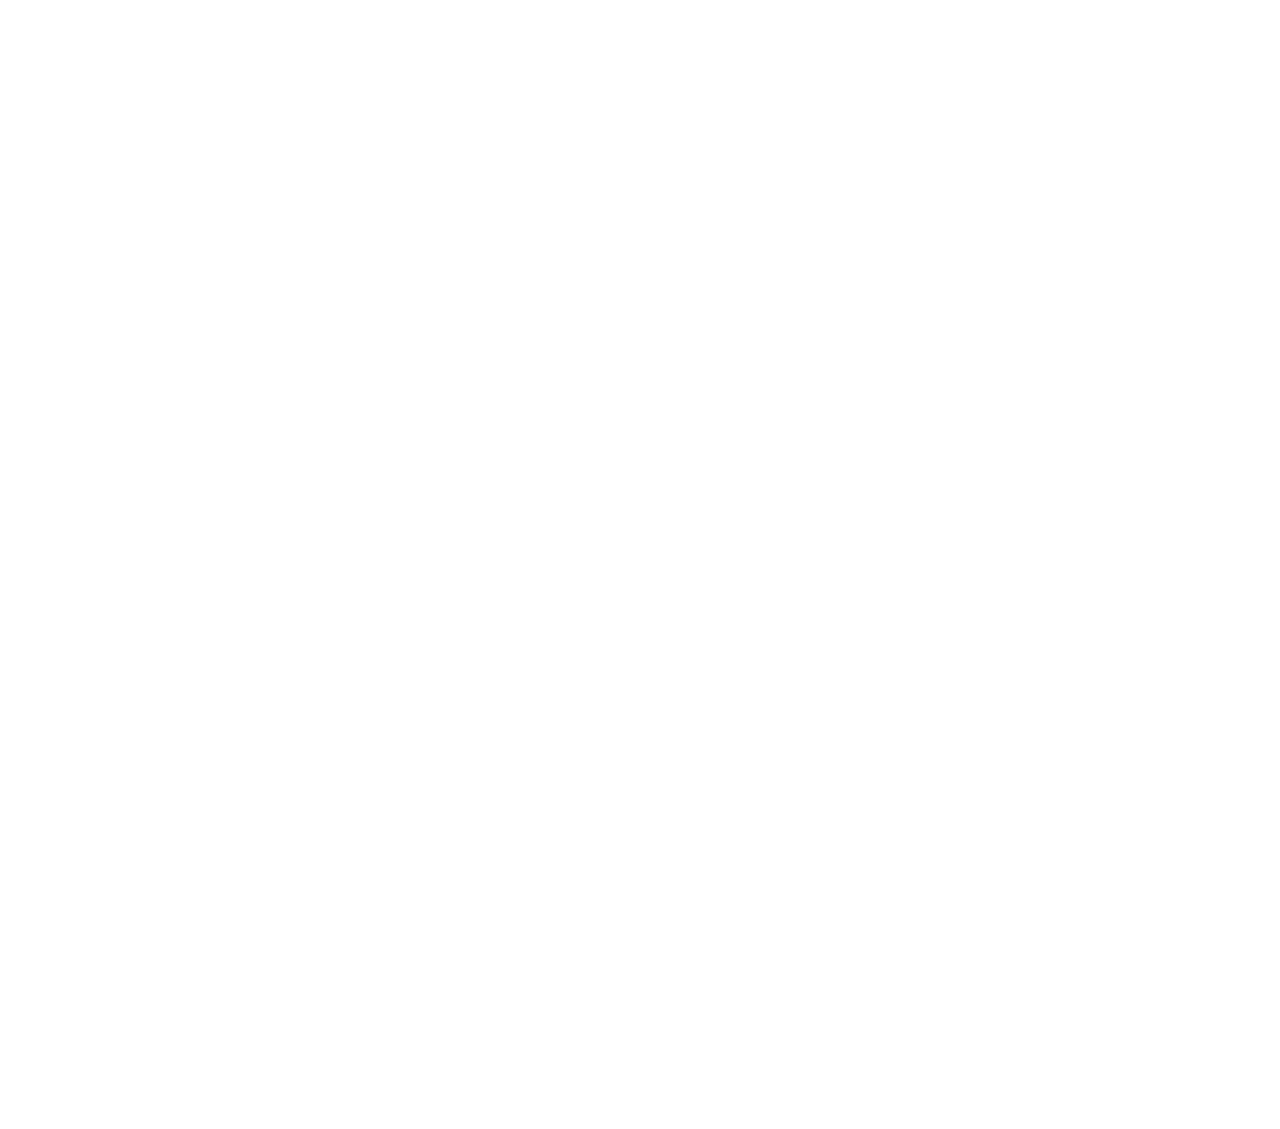
==== commit 9a669329: "Update index.html" ====
--- a/index.html
+++ b/index.html
@@ -7,7 +7,7 @@
         <meta property="og:title" content="Heidrun - Gateway to Valhalla">
         <meta property="og:description" content="Dive into Heidrun, the ultimate Web3 gaming adventure with immersive experiences, live charts, and staking rewards. Join the community shaping the future of crypto gaming!">
         <meta property="og:image" content="https://heidrun.xyz/images/heidrun-web.jpg">
-        <meta property="og:video" content="https://b-whale-block.github.io/heidrun./videos/og-video.mp4">
+        <meta property="og:video" content="https://heidrun.xyz/videos/og-video.mp4">
         <meta property="og:video:type" content="video/mp4">
         <meta property="og:video:width" content="1280">
         <meta property="og:video:height" content="720">
@@ -411,4 +411,4 @@
     </div>    
       
 </body>
-</html>+</html>
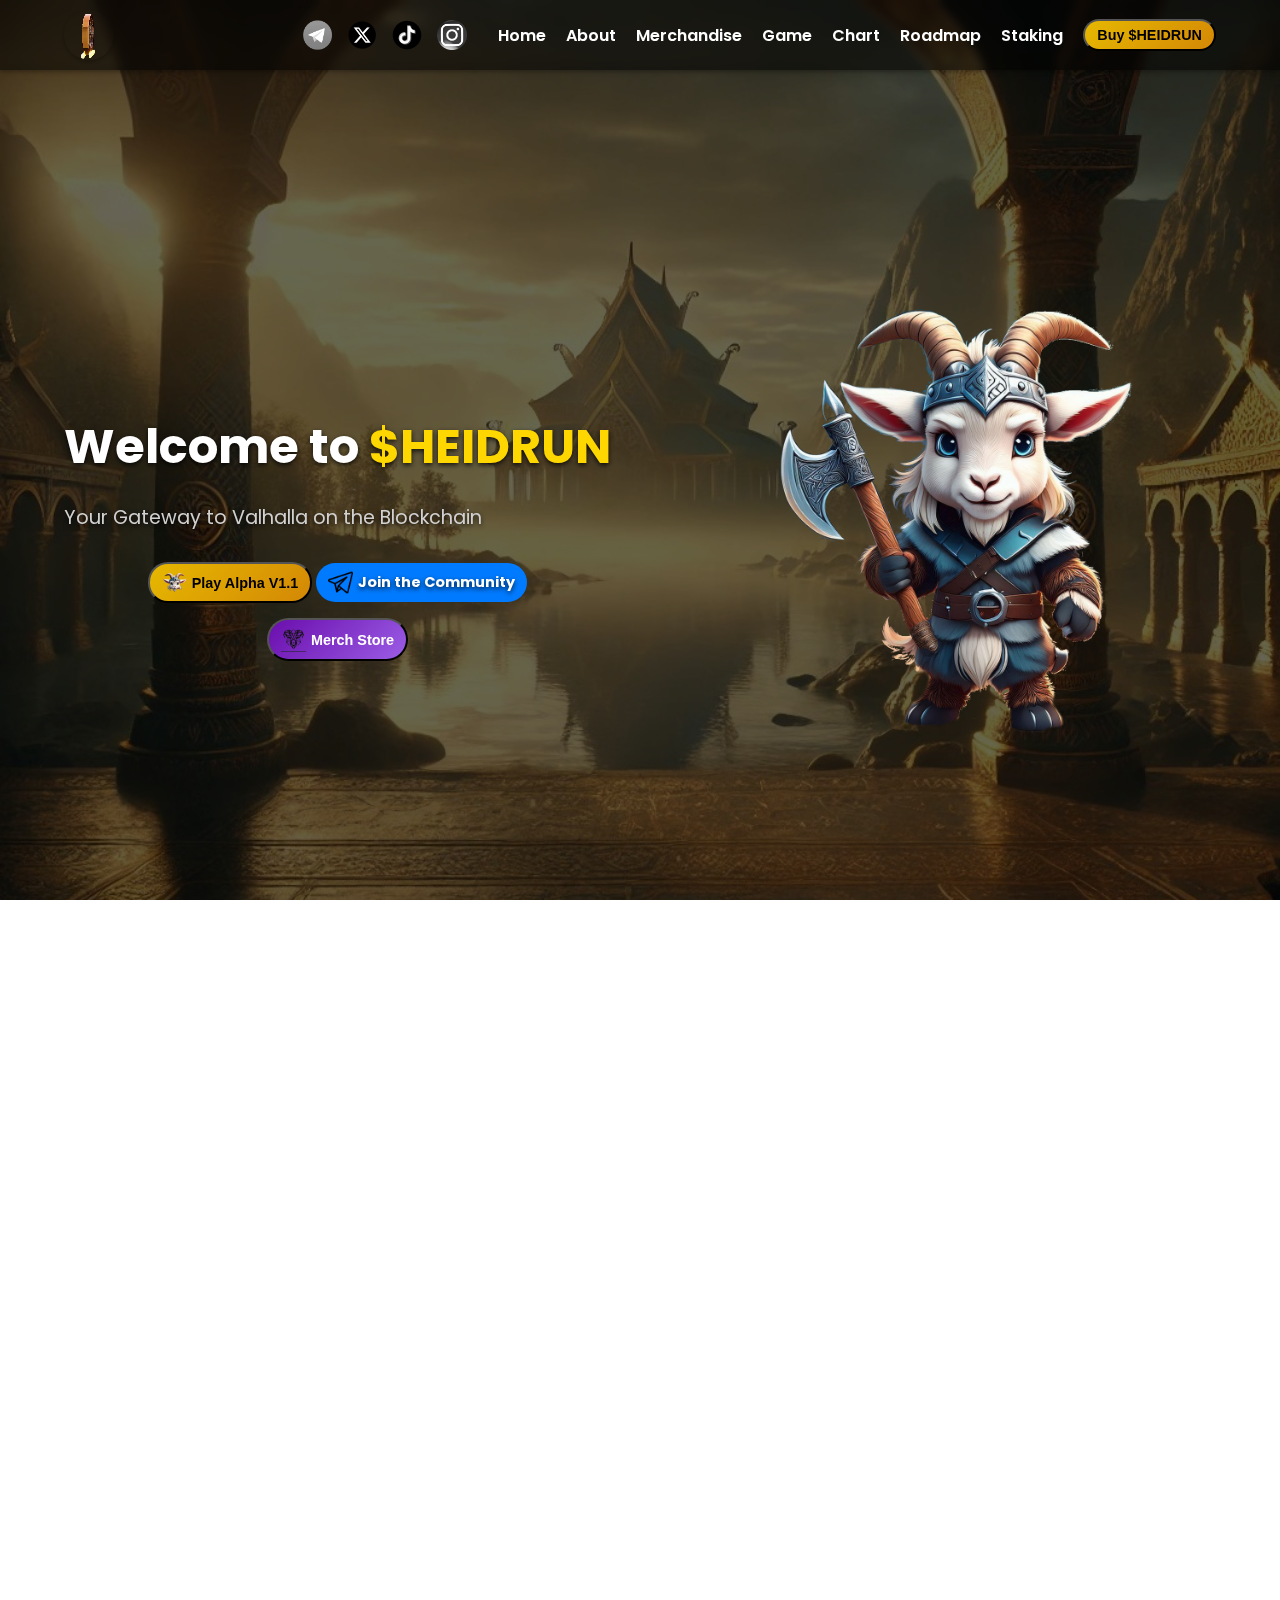
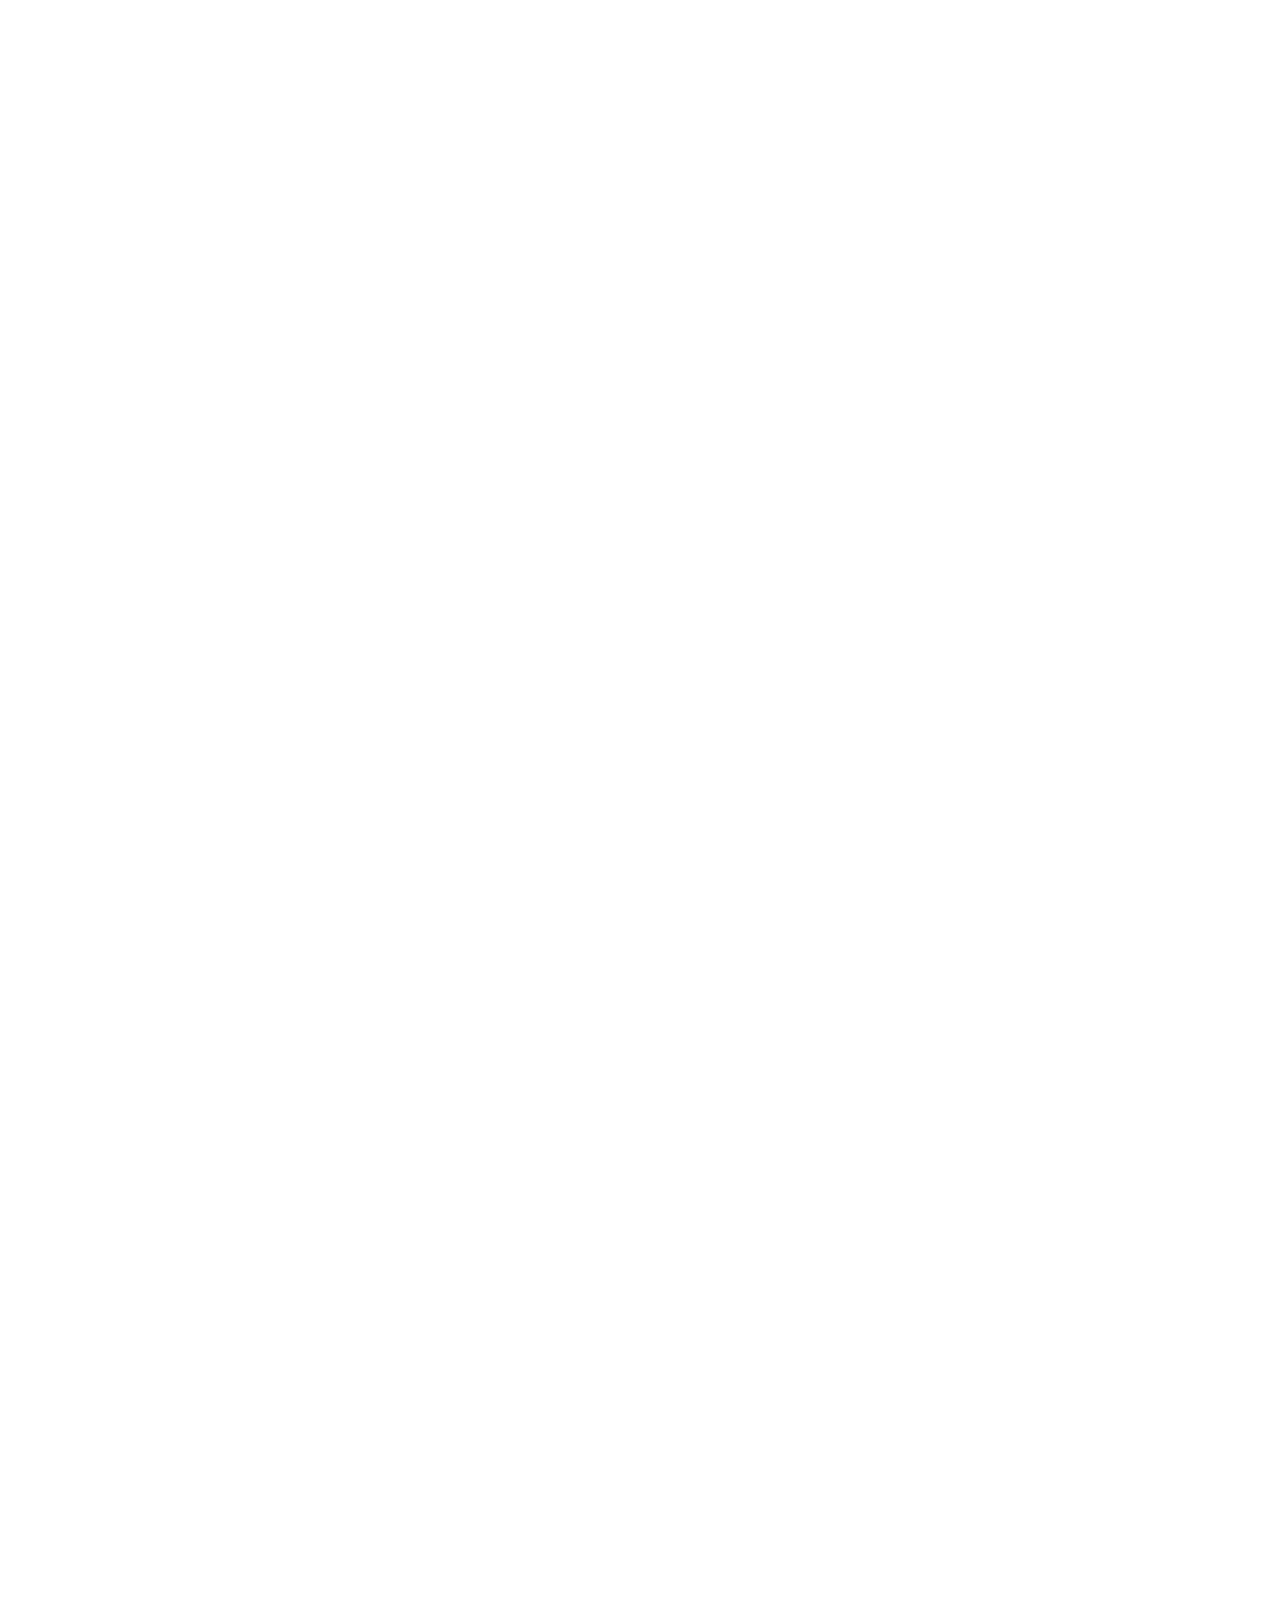
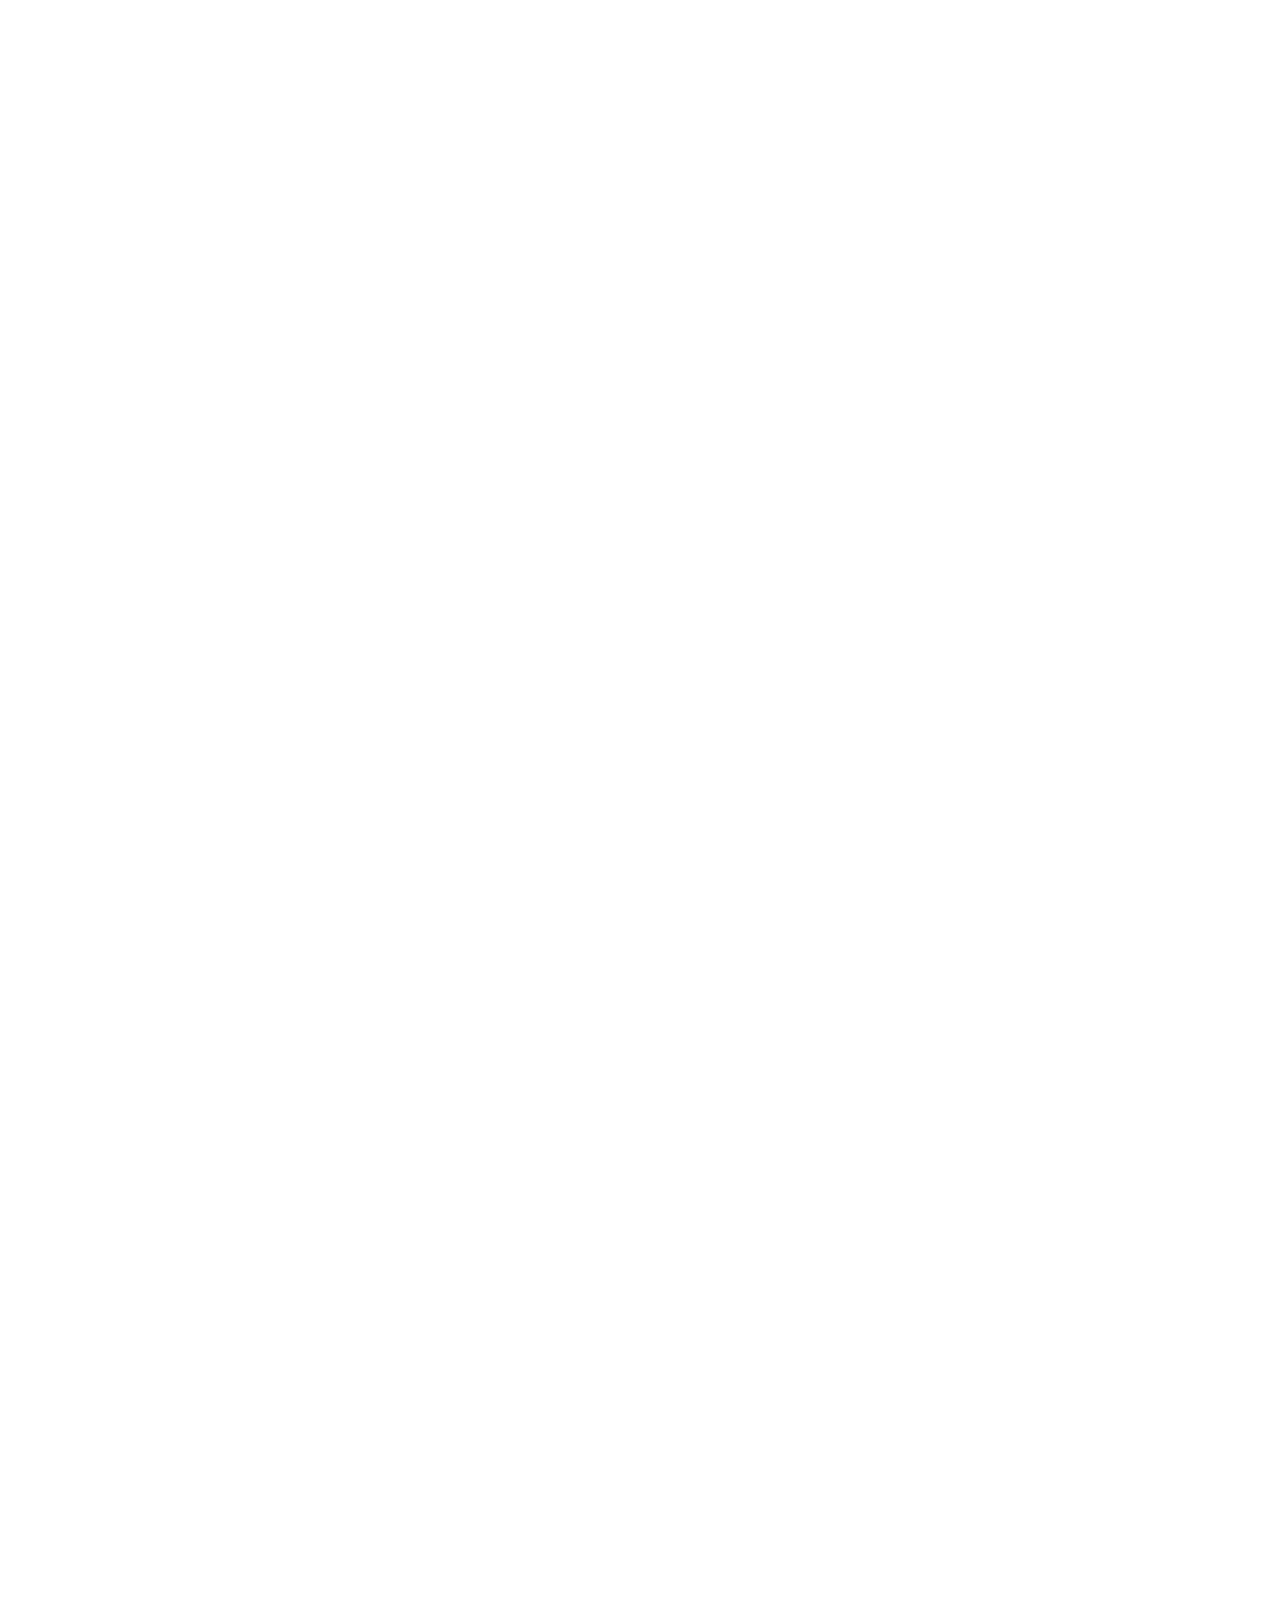
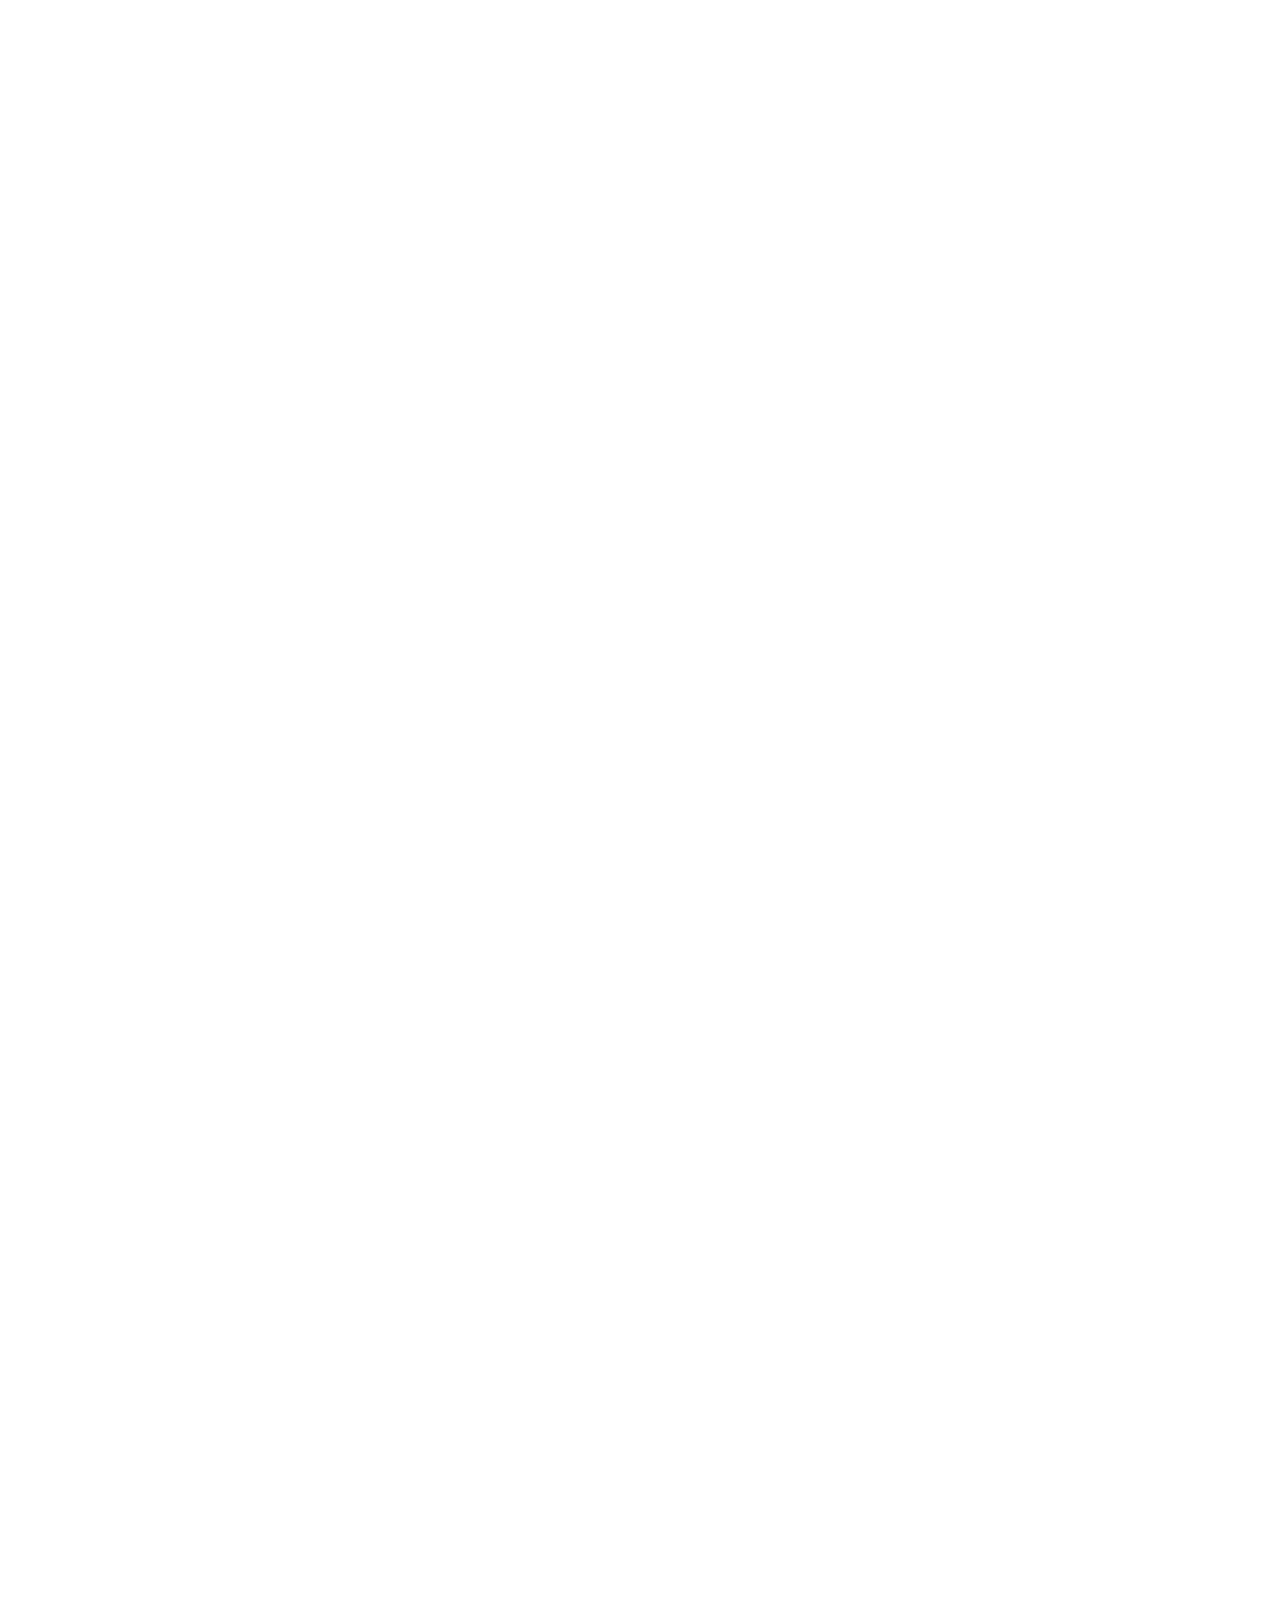
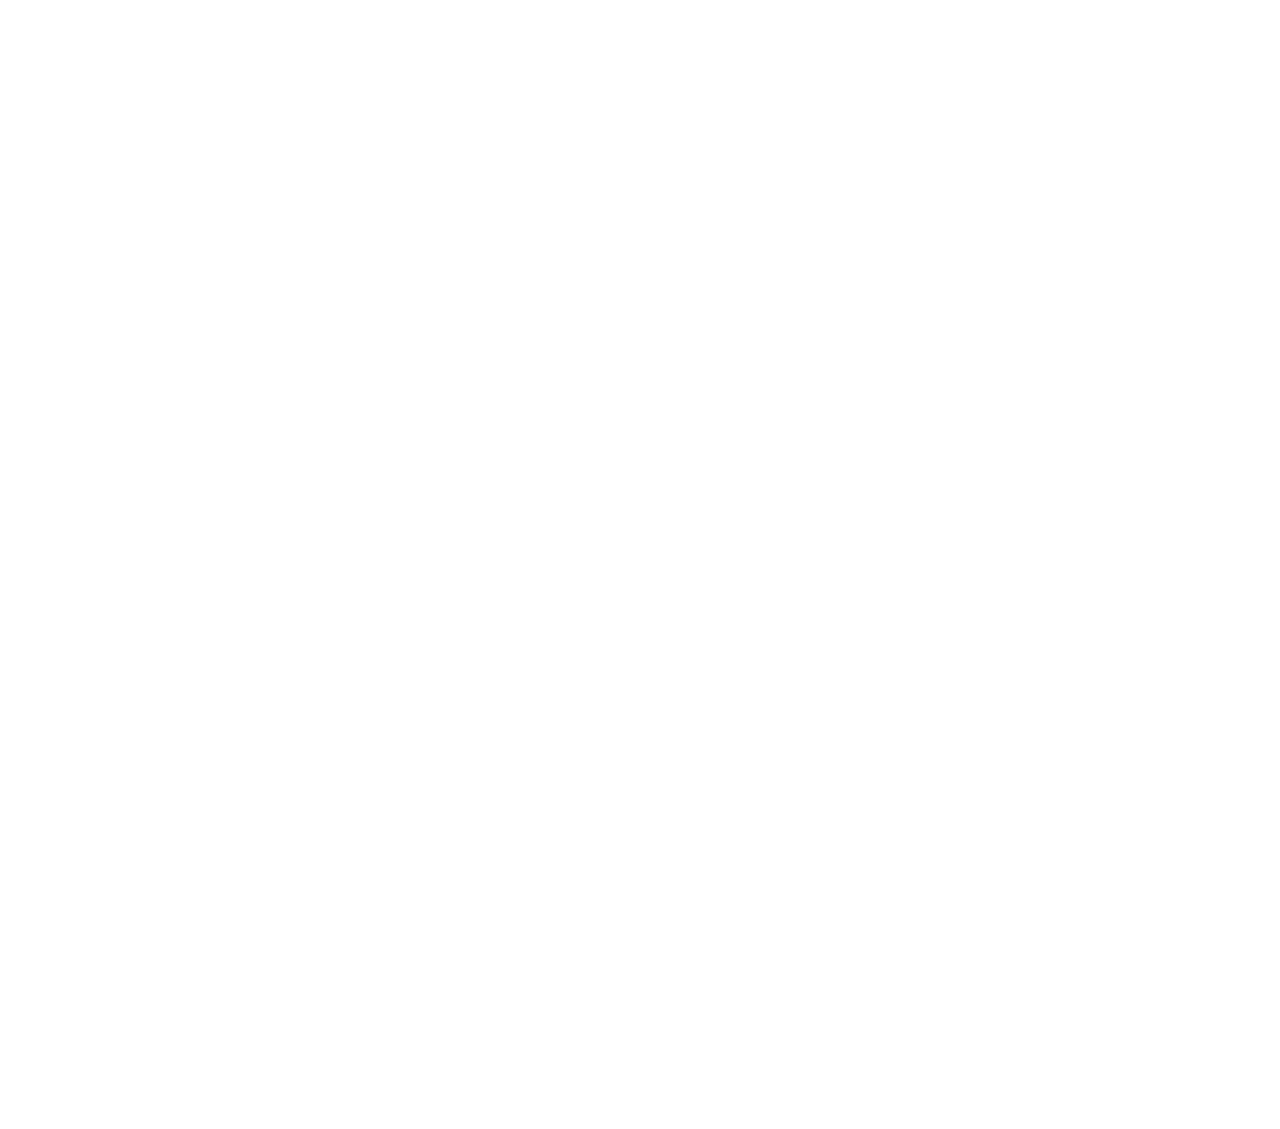
==== commit b5af5c0a: "Update index.html" ====
--- a/index.html
+++ b/index.html
@@ -178,9 +178,9 @@
             </p>
         </div>
         <div class="game-actions">
-            <button class="cta-button" onclick="window.open('./heidrunrush', '_blank');">
+            <button class="cta-button" onclick="window.open('https://heidrun.xyz/heidrunrush/', '_blank');">
                 Play Alpha V1.1
-            </button>            
+            </button>
         </div>
     </section> 
     
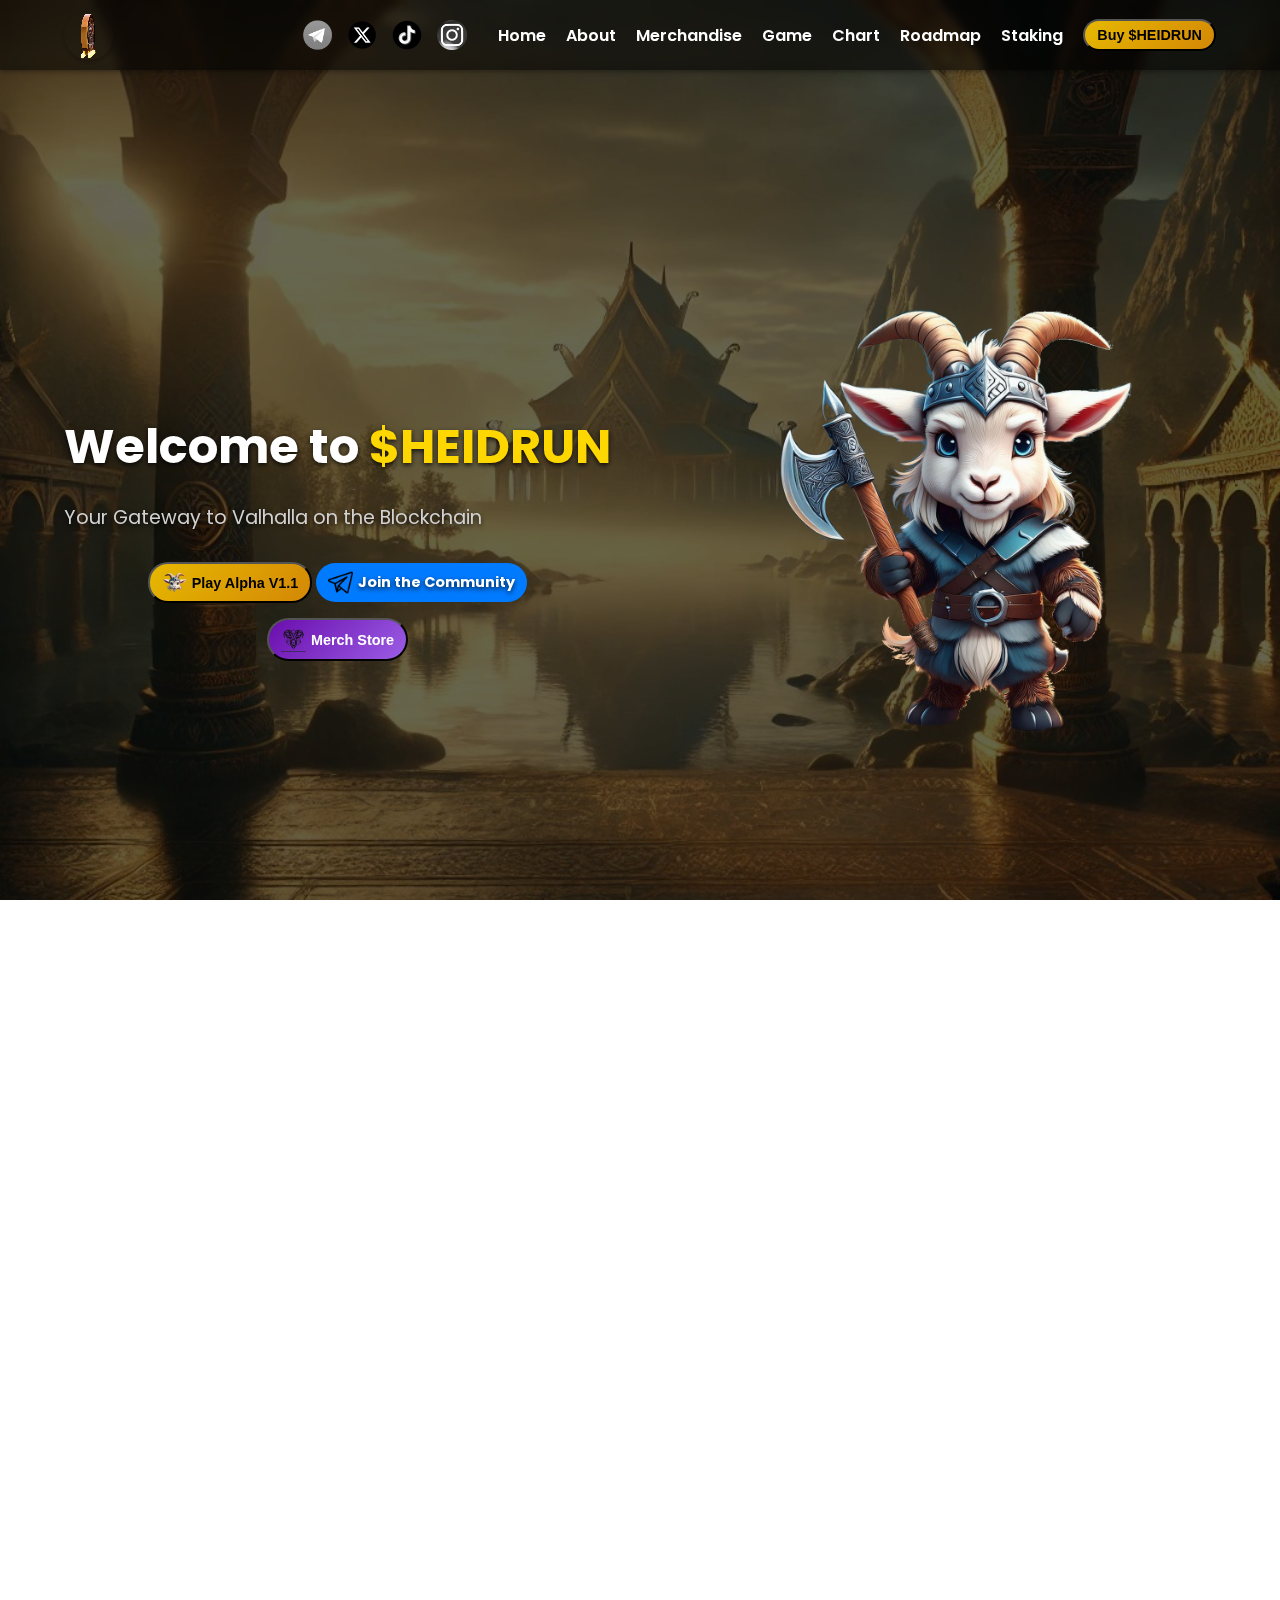
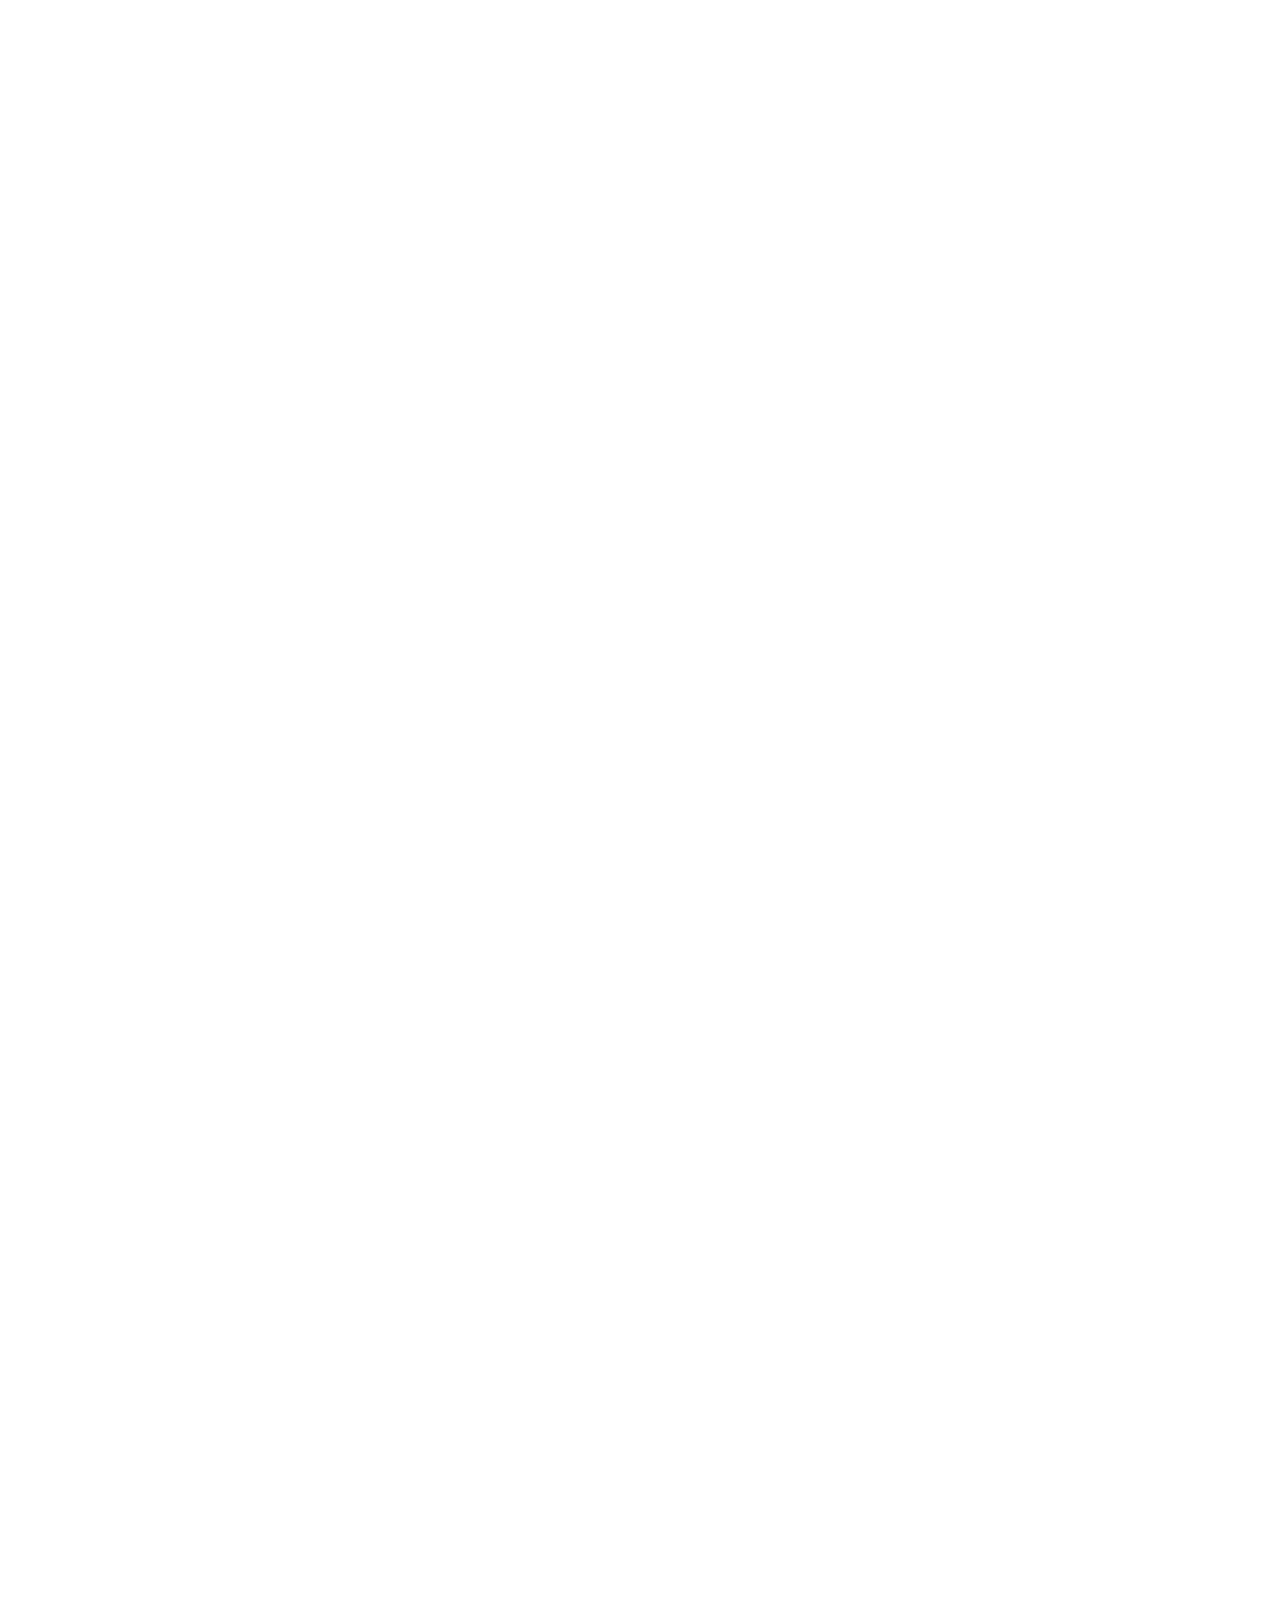
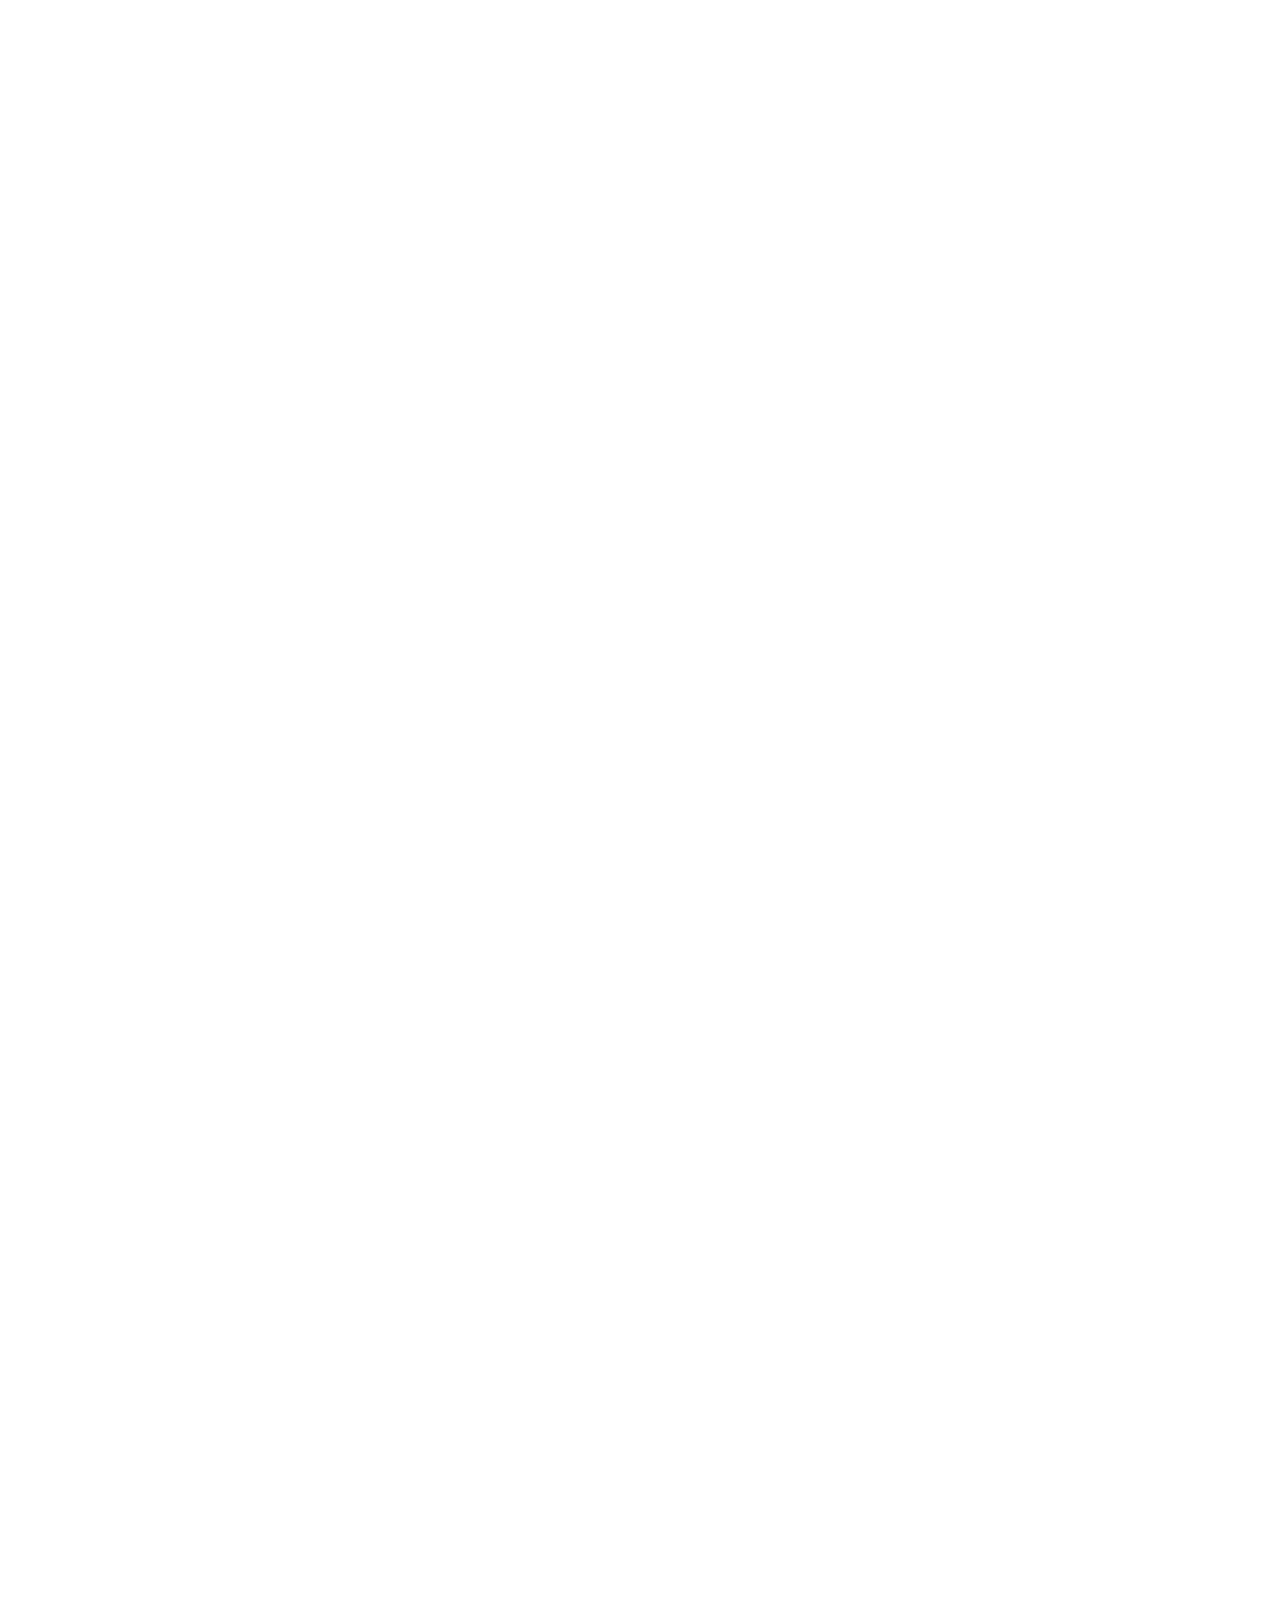
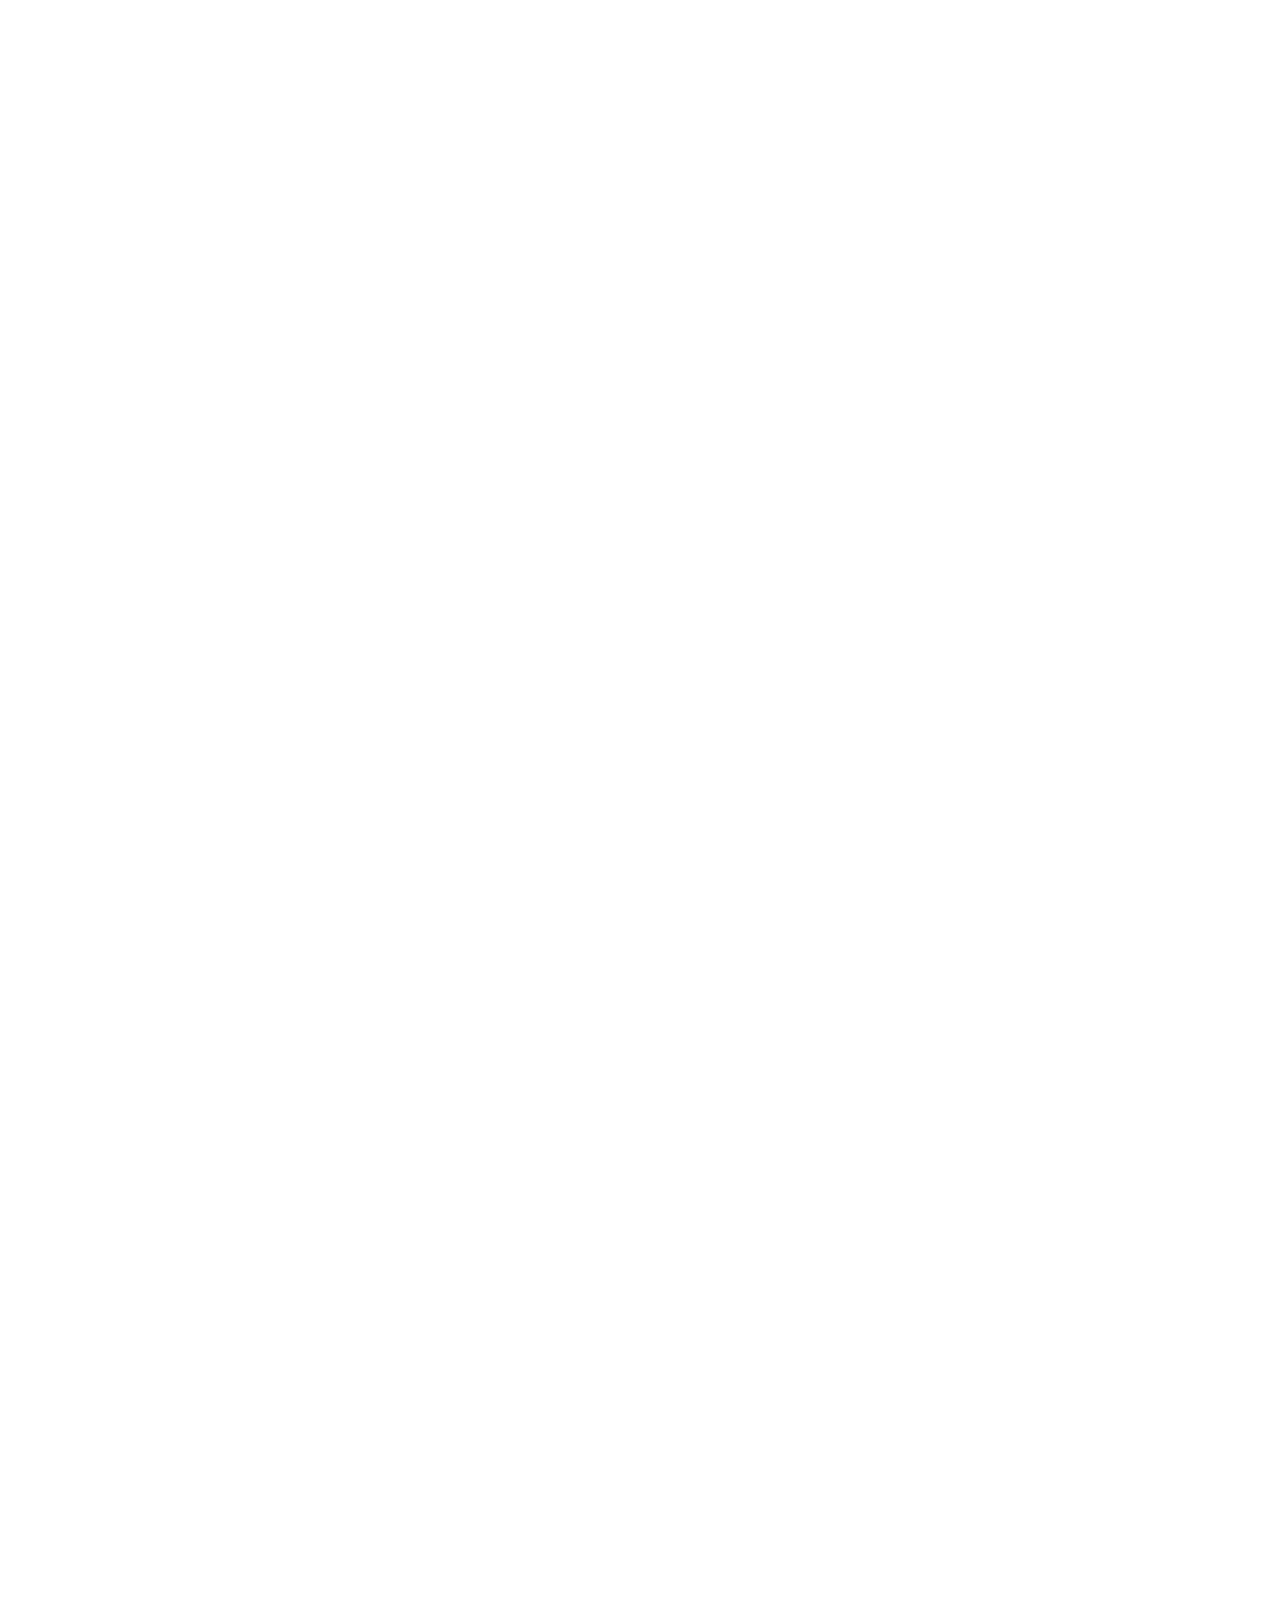
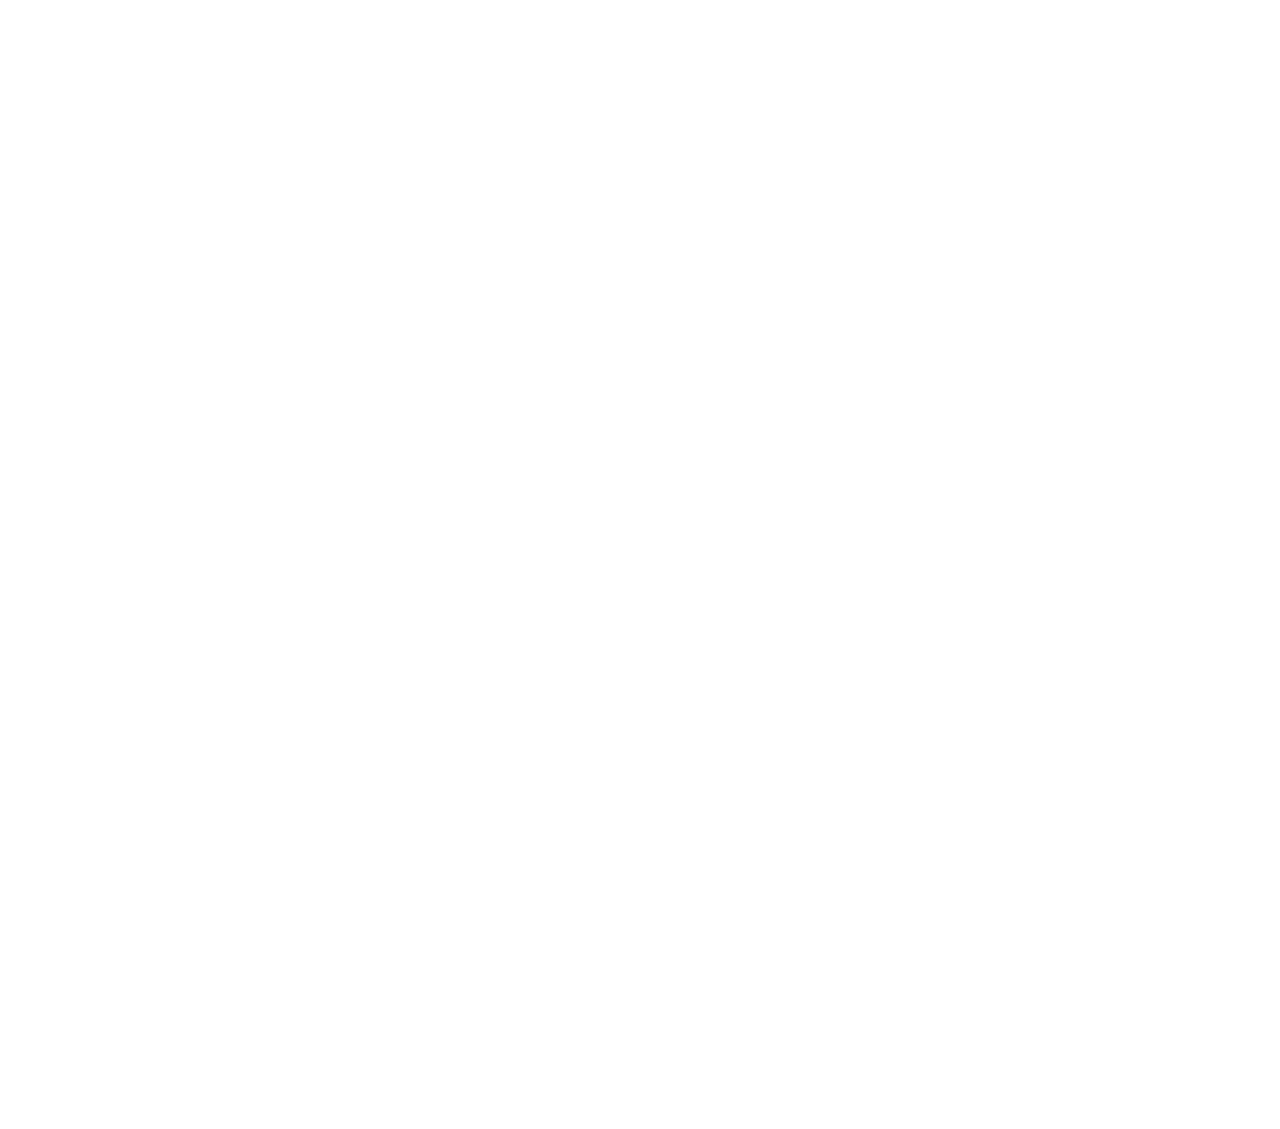
==== commit 9213215b: "Update index.html" ====
--- a/index.html
+++ b/index.html
@@ -76,10 +76,11 @@
             <div class="hero-buttons">
                 <!-- Row 1 -->
                 <div class="top-buttons">
-                    <button class="playg-game-button" id="playAlphaButton">
+                    <button class="playg-game-button" id="playAlphaButton" onclick="window.open('https://heidrun.xyz/heidrunrush/', '_blank');">
                         <img src="images/goat-head-logo.png" alt="playg-game-button-logo" class="playg-game-button-logo">
                         Play Alpha V1.1
                     </button>
+
             
                     <a href="https://t.me/heidrunportal" class="btn btn-secondary" target="_blank">
                         <img src="images/telegram.png" alt="Telegram Icon" class="btn-icon"> Join the Community
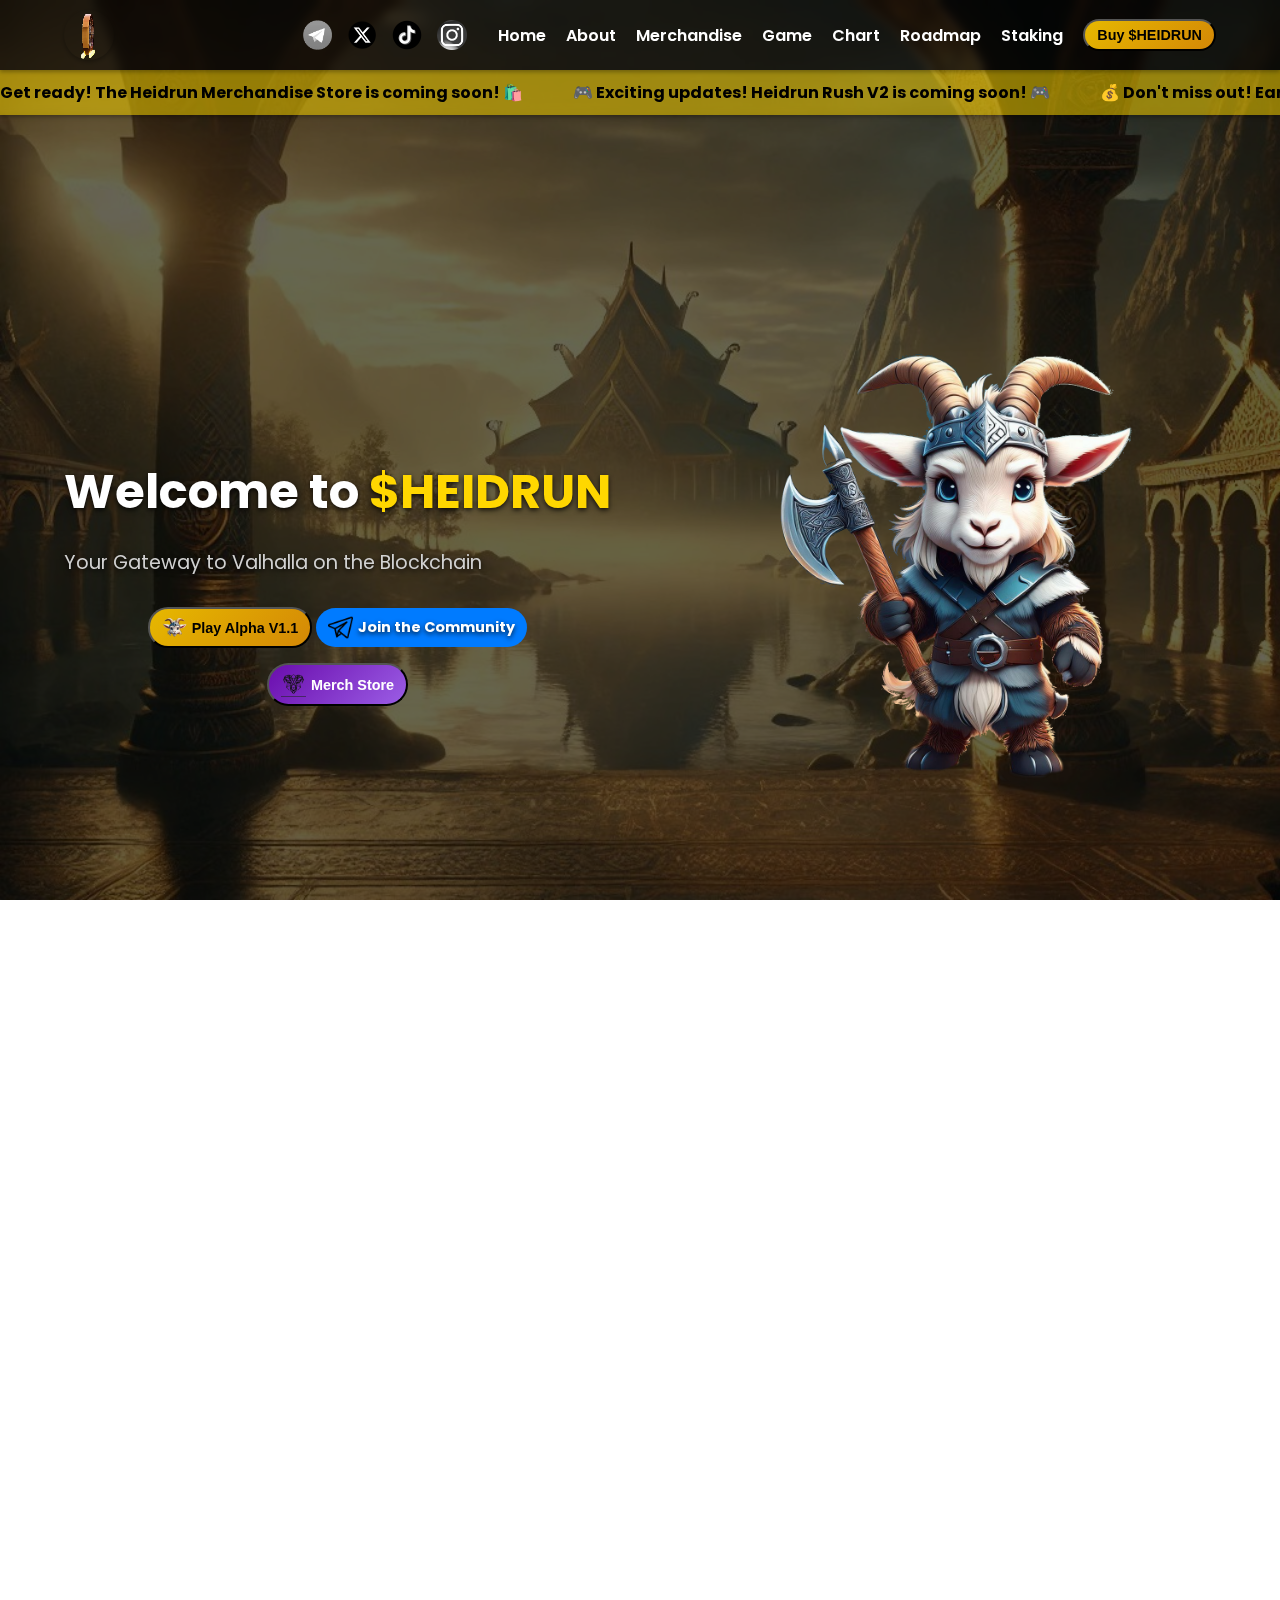
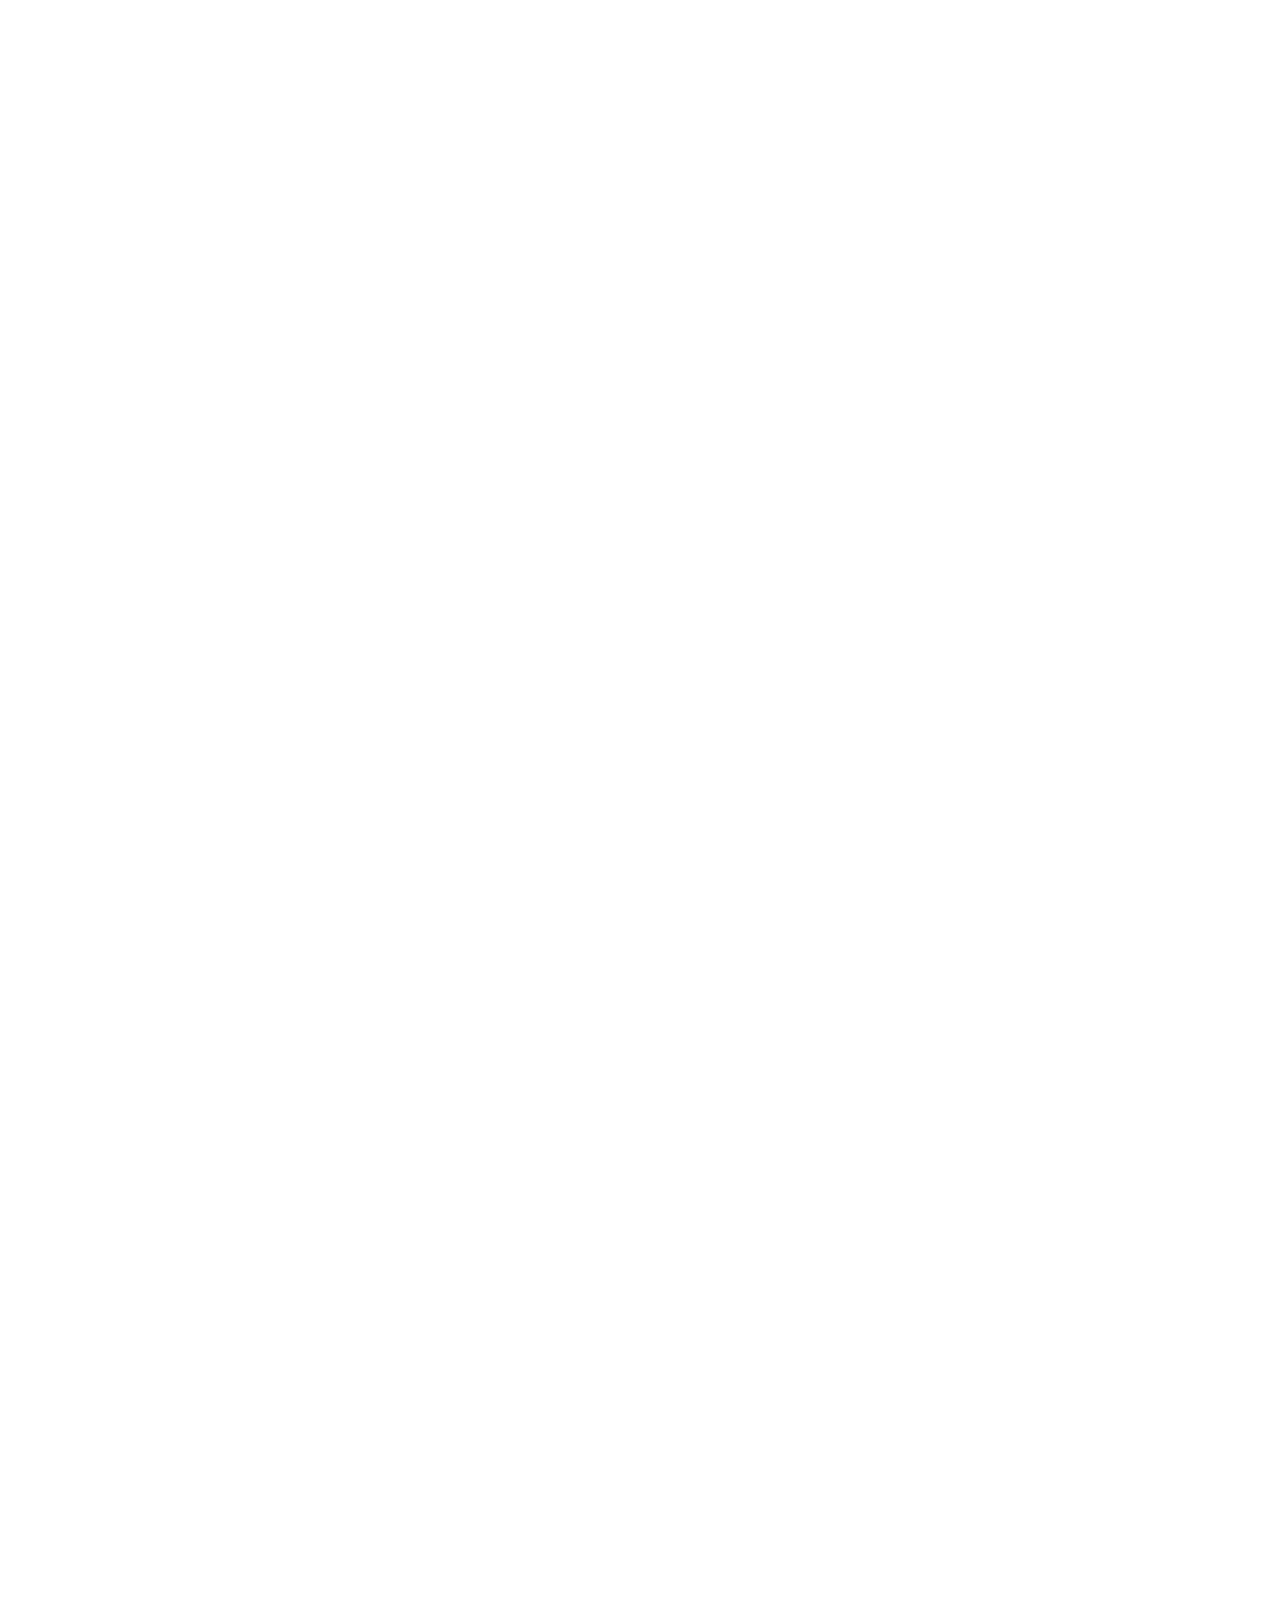
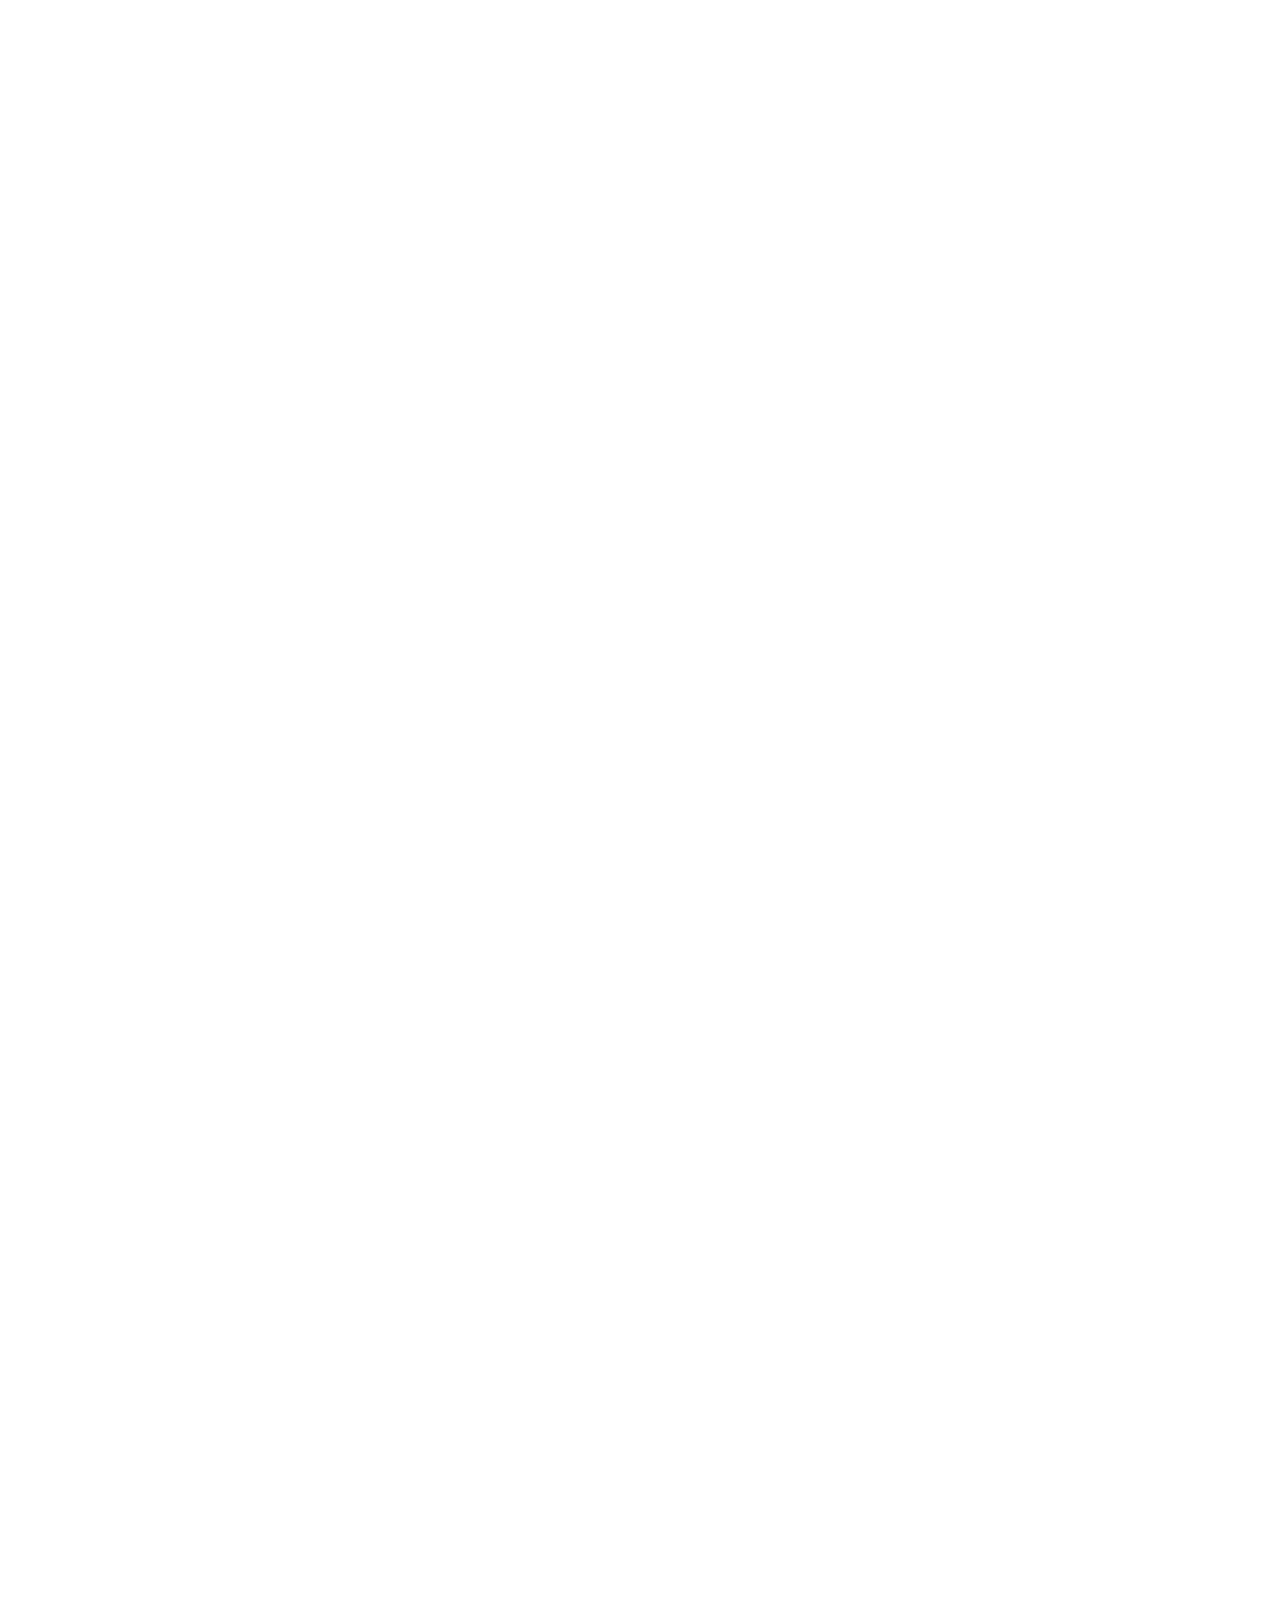
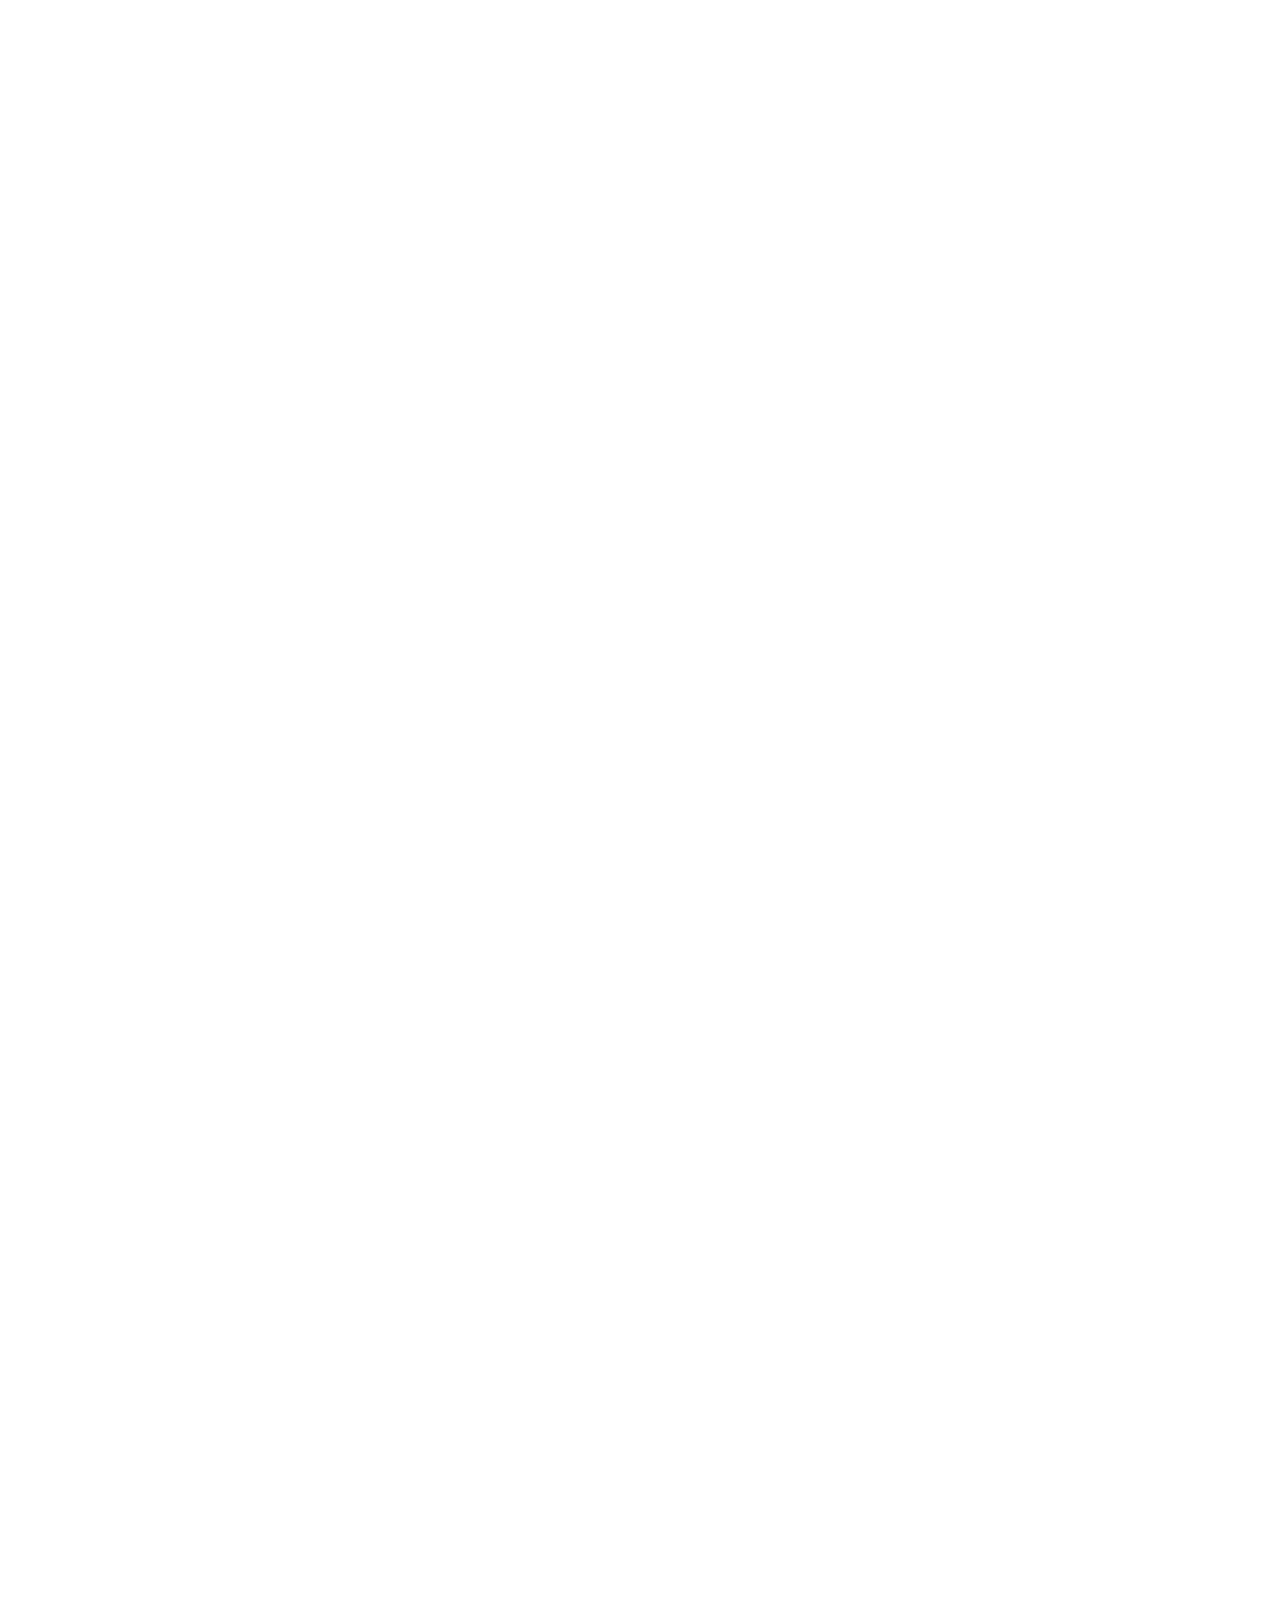
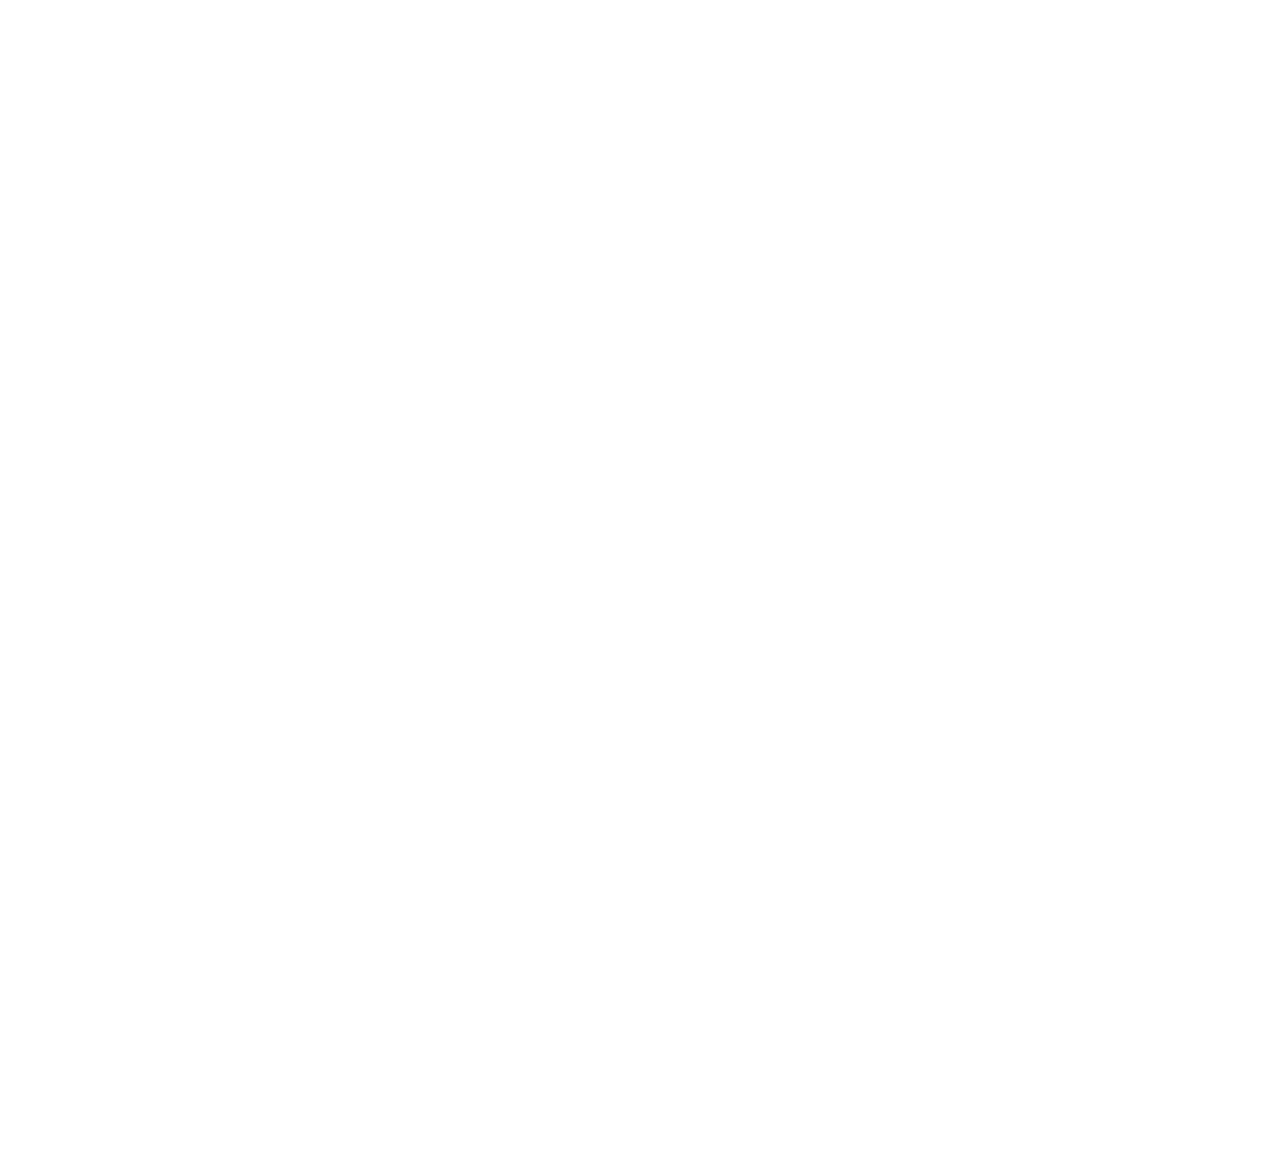
==== commit f01af5ea: "Add files via upload" ====
--- a/index.html
+++ b/index.html
@@ -7,7 +7,7 @@
         <meta property="og:title" content="Heidrun - Gateway to Valhalla">
         <meta property="og:description" content="Dive into Heidrun, the ultimate Web3 gaming adventure with immersive experiences, live charts, and staking rewards. Join the community shaping the future of crypto gaming!">
         <meta property="og:image" content="https://heidrun.xyz/images/heidrun-web.jpg">
-        <meta property="og:video" content="https://heidrun.xyz/videos/og-video.mp4">
+        <meta property="og:video" content="https://b-whale-block.github.io/heidrun./videos/og-video.mp4">
         <meta property="og:video:type" content="video/mp4">
         <meta property="og:video:width" content="1280">
         <meta property="og:video:height" content="720">
@@ -67,7 +67,14 @@
             <button class="cta-button">Buy $HEIDRUN</button>
         </nav>        
         <button class="hamburger-menu" id="menuToggle">☰</button>
-    </header> 
+    </header>
+    
+    <!--Ribbon-->
+    <div class="announcement-bar">
+        <div id="announcement-container">
+            <!-- Content in JavaScript-->
+        </div>
+    </div>
 
     <section id="hero" class="hero">
         <div class="hero-content">
@@ -76,11 +83,10 @@
             <div class="hero-buttons">
                 <!-- Row 1 -->
                 <div class="top-buttons">
-                    <button class="playg-game-button" id="playAlphaButton" onclick="window.open('https://heidrun.xyz/heidrunrush/', '_blank');">
+                    <button class="playg-game-button" id="playAlphaButton">
                         <img src="images/goat-head-logo.png" alt="playg-game-button-logo" class="playg-game-button-logo">
                         Play Alpha V1.1
                     </button>
-
             
                     <a href="https://t.me/heidrunportal" class="btn btn-secondary" target="_blank">
                         <img src="images/telegram.png" alt="Telegram Icon" class="btn-icon"> Join the Community
@@ -179,9 +185,9 @@
             </p>
         </div>
         <div class="game-actions">
-            <button class="cta-button" onclick="window.open('https://heidrun.xyz/heidrunrush/', '_blank');">
+            <button class="cta-button" onclick="window.open('./heidrunrush', '_blank');">
                 Play Alpha V1.1
-            </button>
+            </button>            
         </div>
     </section> 
     
@@ -412,4 +418,4 @@
     </div>    
       
 </body>
-</html>
+</html>--- a/styles.css
+++ b/styles.css
@@ -159,6 +159,28 @@
     font-size: 24px;
     color: #ffffff;
     cursor: pointer;
+}
+
+/*ribbon*/
+.announcement-bar {
+    background-color: #ffd90085;
+    color: #000;
+    font-size: 16px;
+    font-weight: bold;
+    padding: 10px 0;
+    overflow: hidden;
+    position: sticky;
+    top: 60px; 
+    width: 100%;
+    box-shadow: 0 2px 4px rgba(0, 0, 0, 0.3);
+    z-index: 999;
+}
+
+#announcement-container {
+    display: flex;
+    gap: 50px; 
+    white-space: nowrap;
+    position: relative;
 }
 
 .hero {
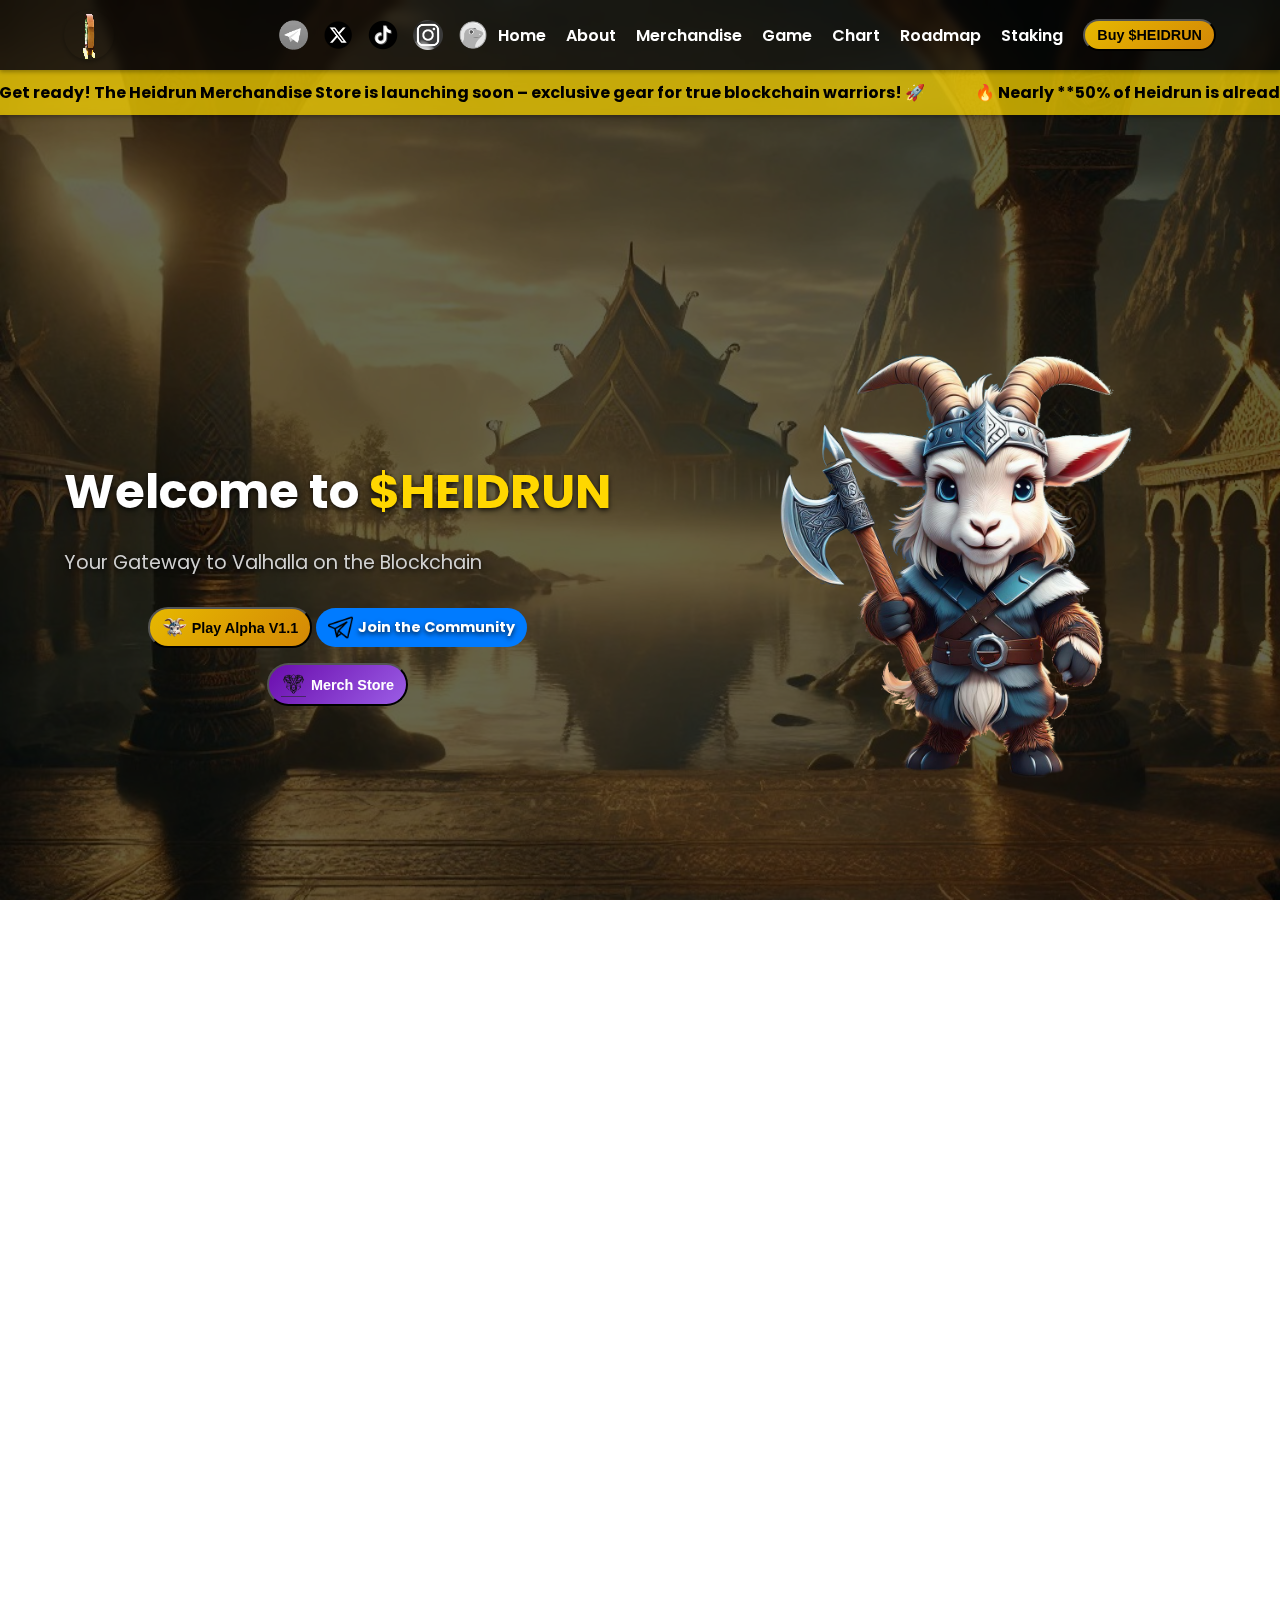
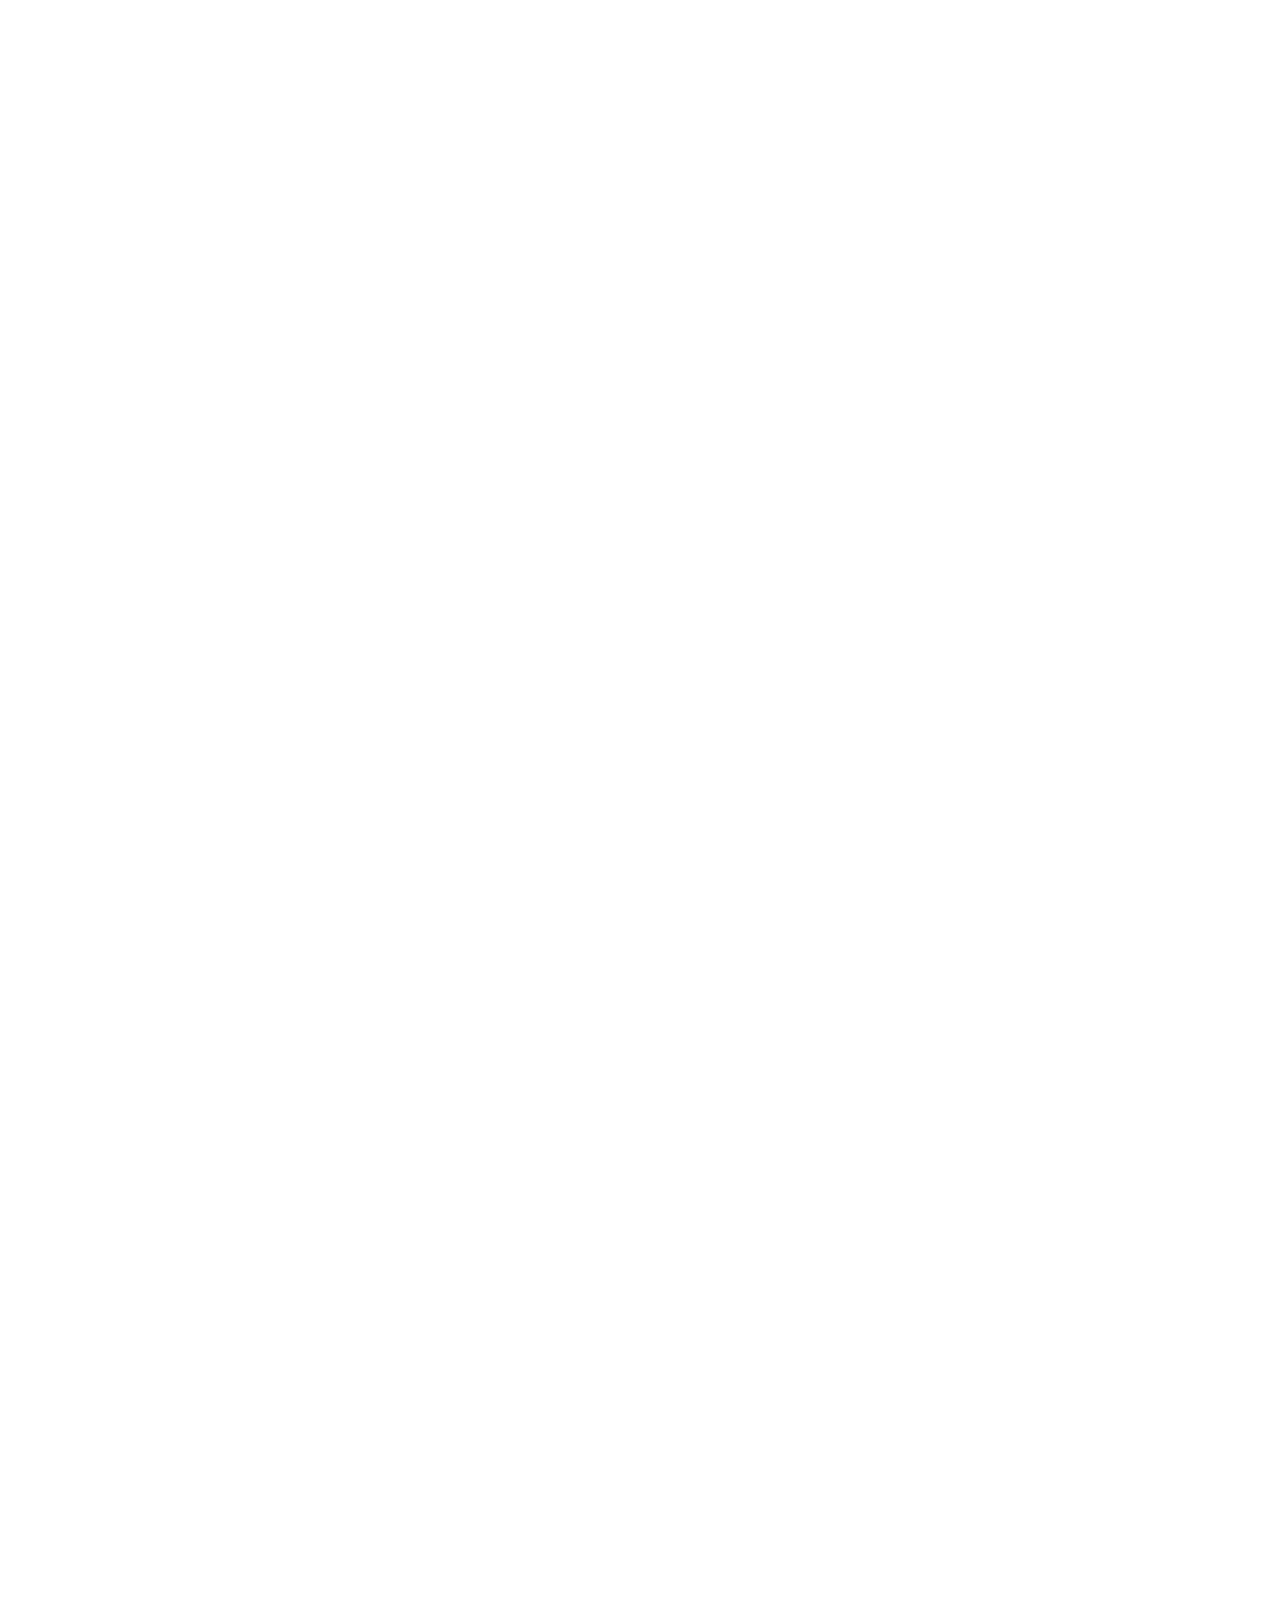
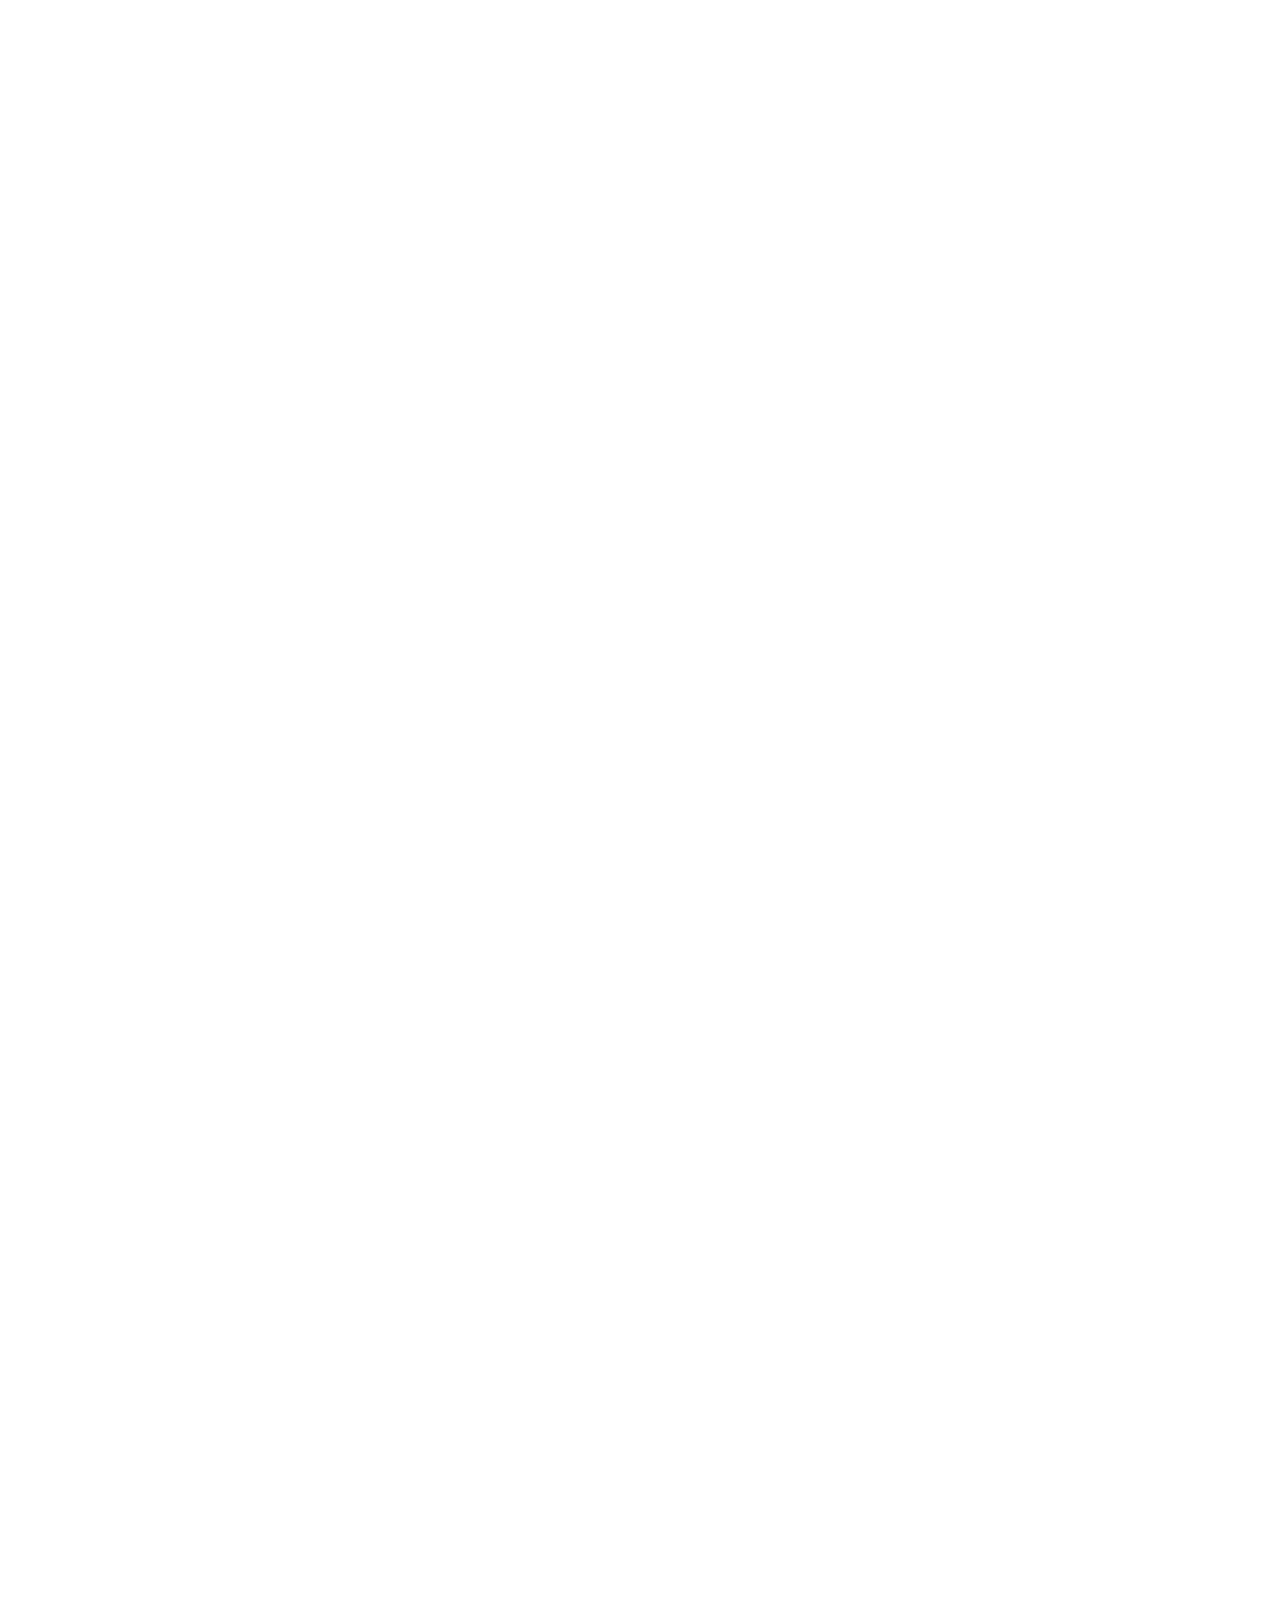
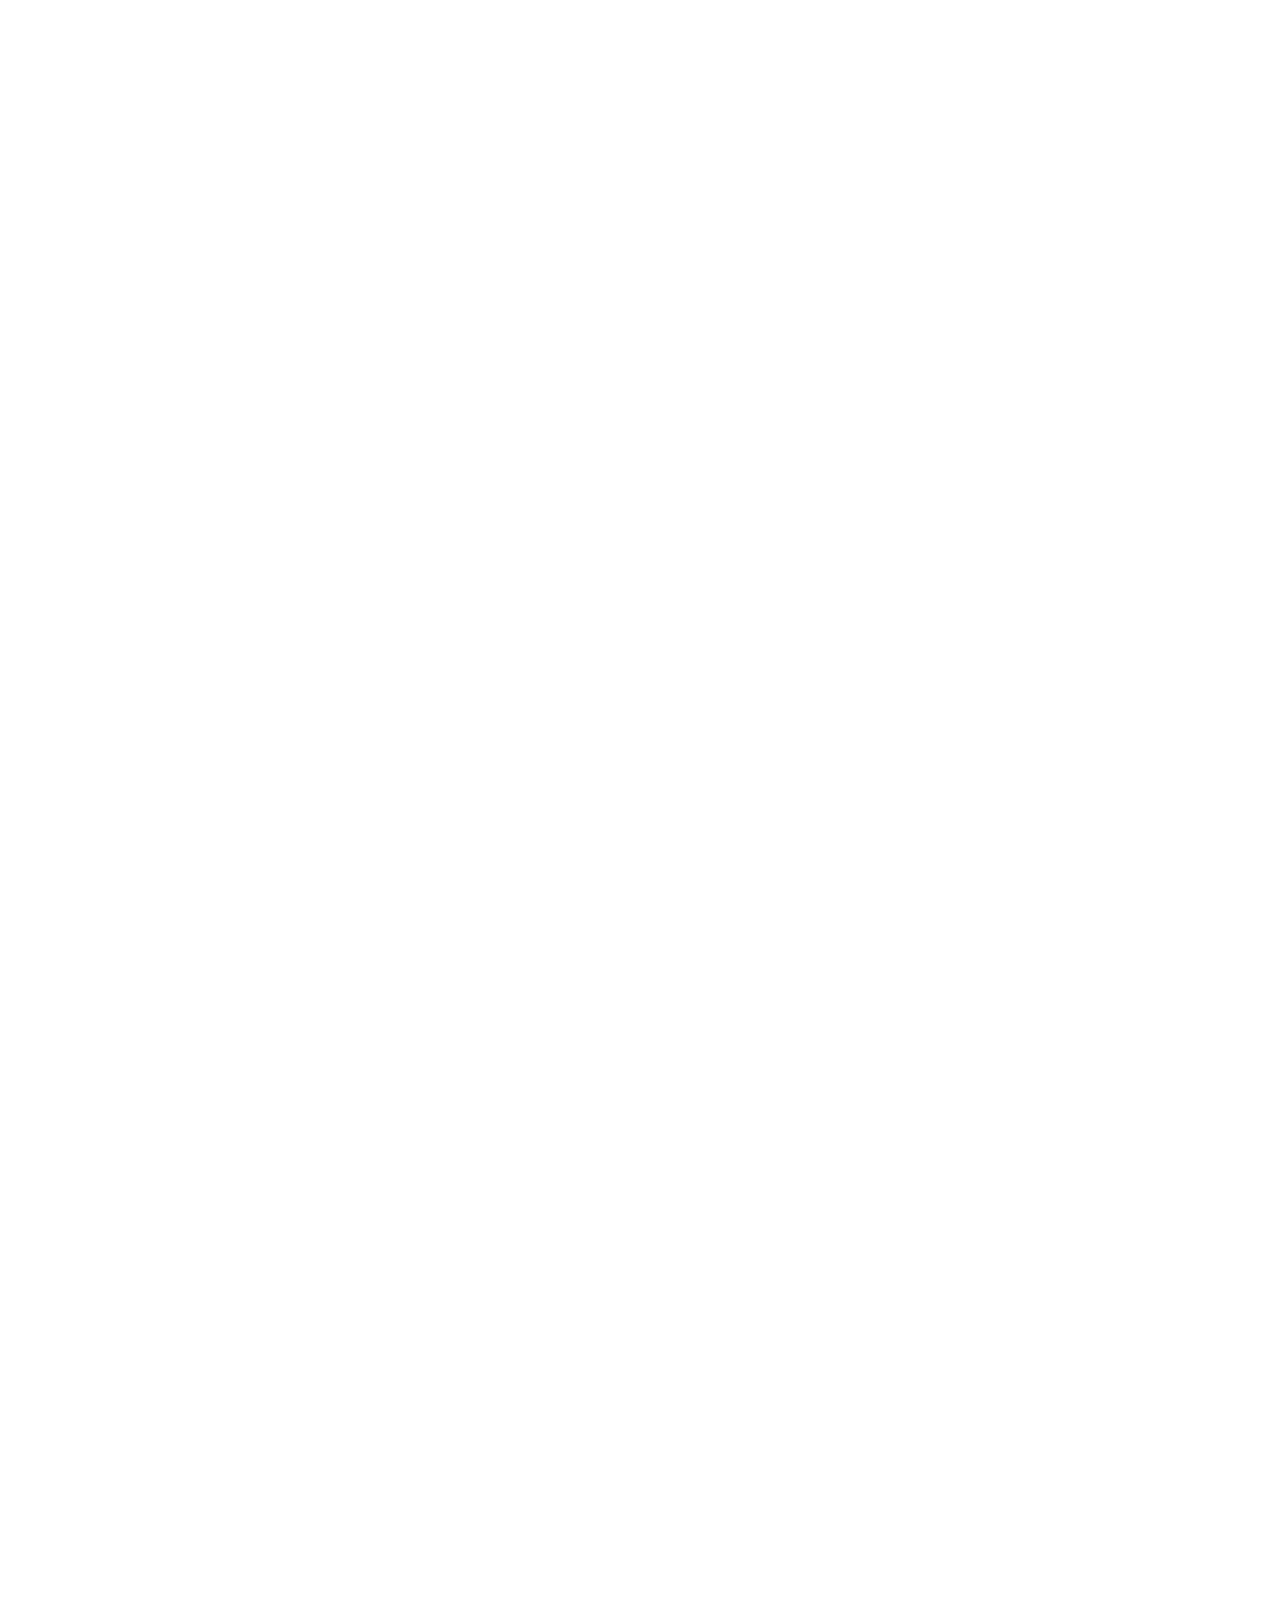
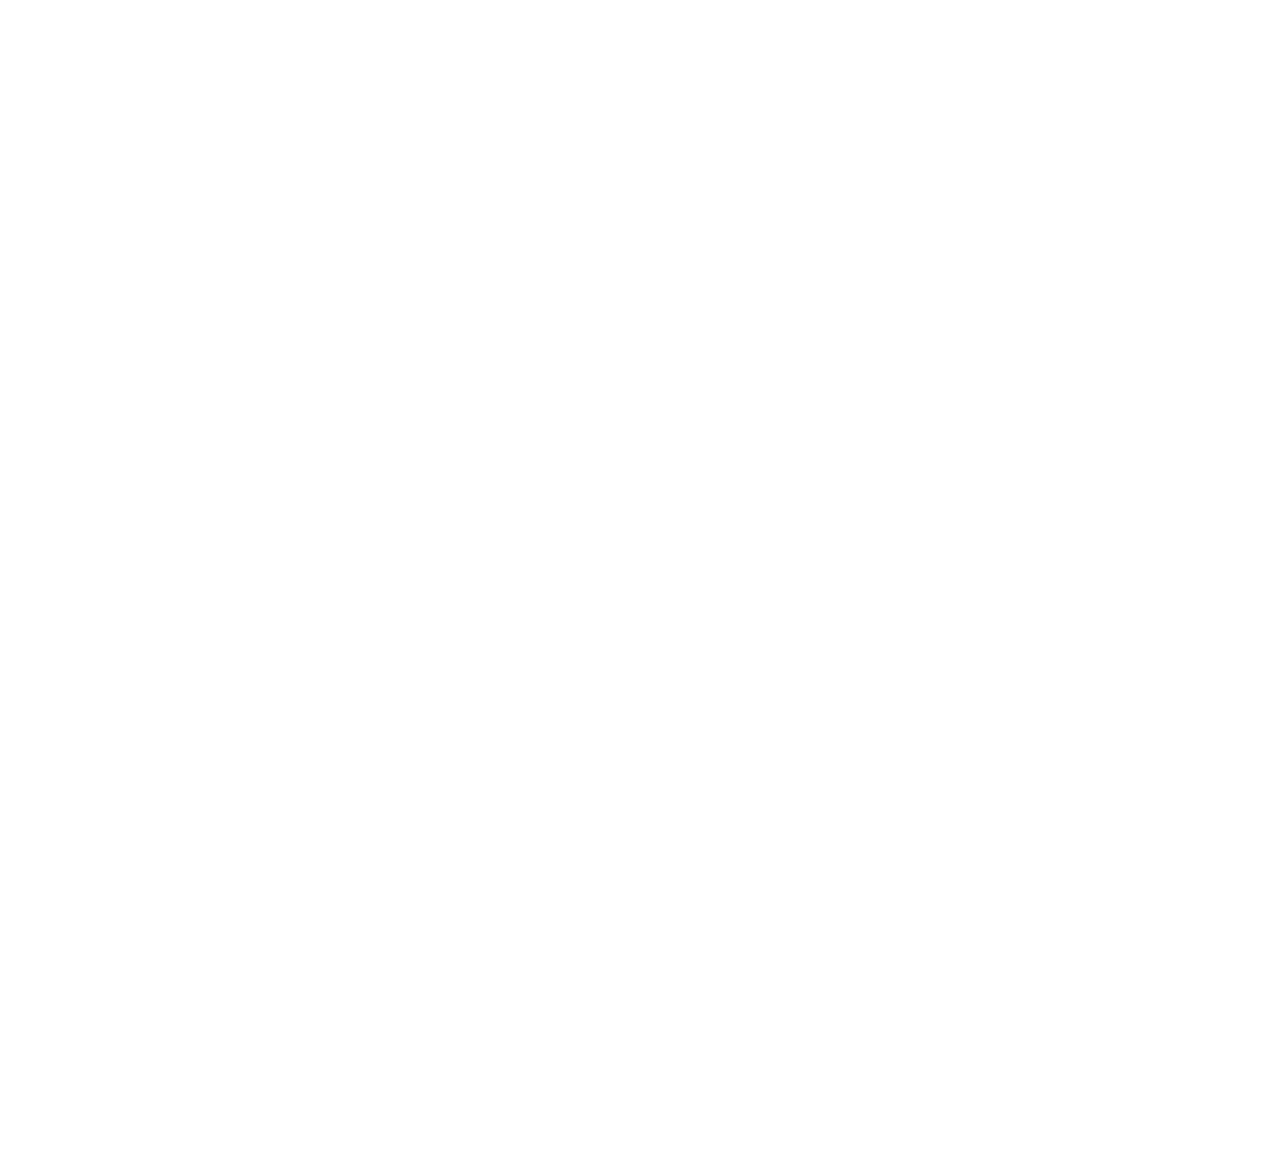
==== commit 6f3b86bb: "Add files via upload" ====
--- a/index.html
+++ b/index.html
@@ -55,6 +55,9 @@
             <a href="https://www.instagram.com/heidrunsolana" target="_blank" title="Instagram">
                 <img src="images/instagram-icon.png" alt="Instagram">
             </a>
+            <a href="https://www.coingecko.com/en/coins/heidrun" target="_blank" title="CoinGecko">
+                <img src="images/coingecko-icon.png" alt="CoinGecko">
+            </a>
         </div>
         <nav class="navbar">
             <a href="#hero" class="home-link">Home</a>
@@ -312,6 +315,9 @@
                 <a href="https://www.instagram.com/heidrunsolana" target="_blank" class="social-icon" title="Instagram">
                     <img src="images/instagram-icon.png" alt="Instagram">
                 </a>
+                <a href="https://www.coingecko.com/en/coins/heidrun" target="_blank" class="social-icon" title="CoinGecko">
+                    <img src="images/coingecko-icon.png" alt="CoinGecko">
+                </a>
             </div>
         
             <div class="goat-image">
--- a/styles.css
+++ b/styles.css
@@ -163,7 +163,7 @@
 
 /*ribbon*/
 .announcement-bar {
-    background-color: #ffd90085;
+    background-color: #ffd900b6;
     color: #000;
     font-size: 16px;
     font-weight: bold;
@@ -1707,4 +1707,4 @@
     50% {
         transform: scale(1.05);
     }
-}+}
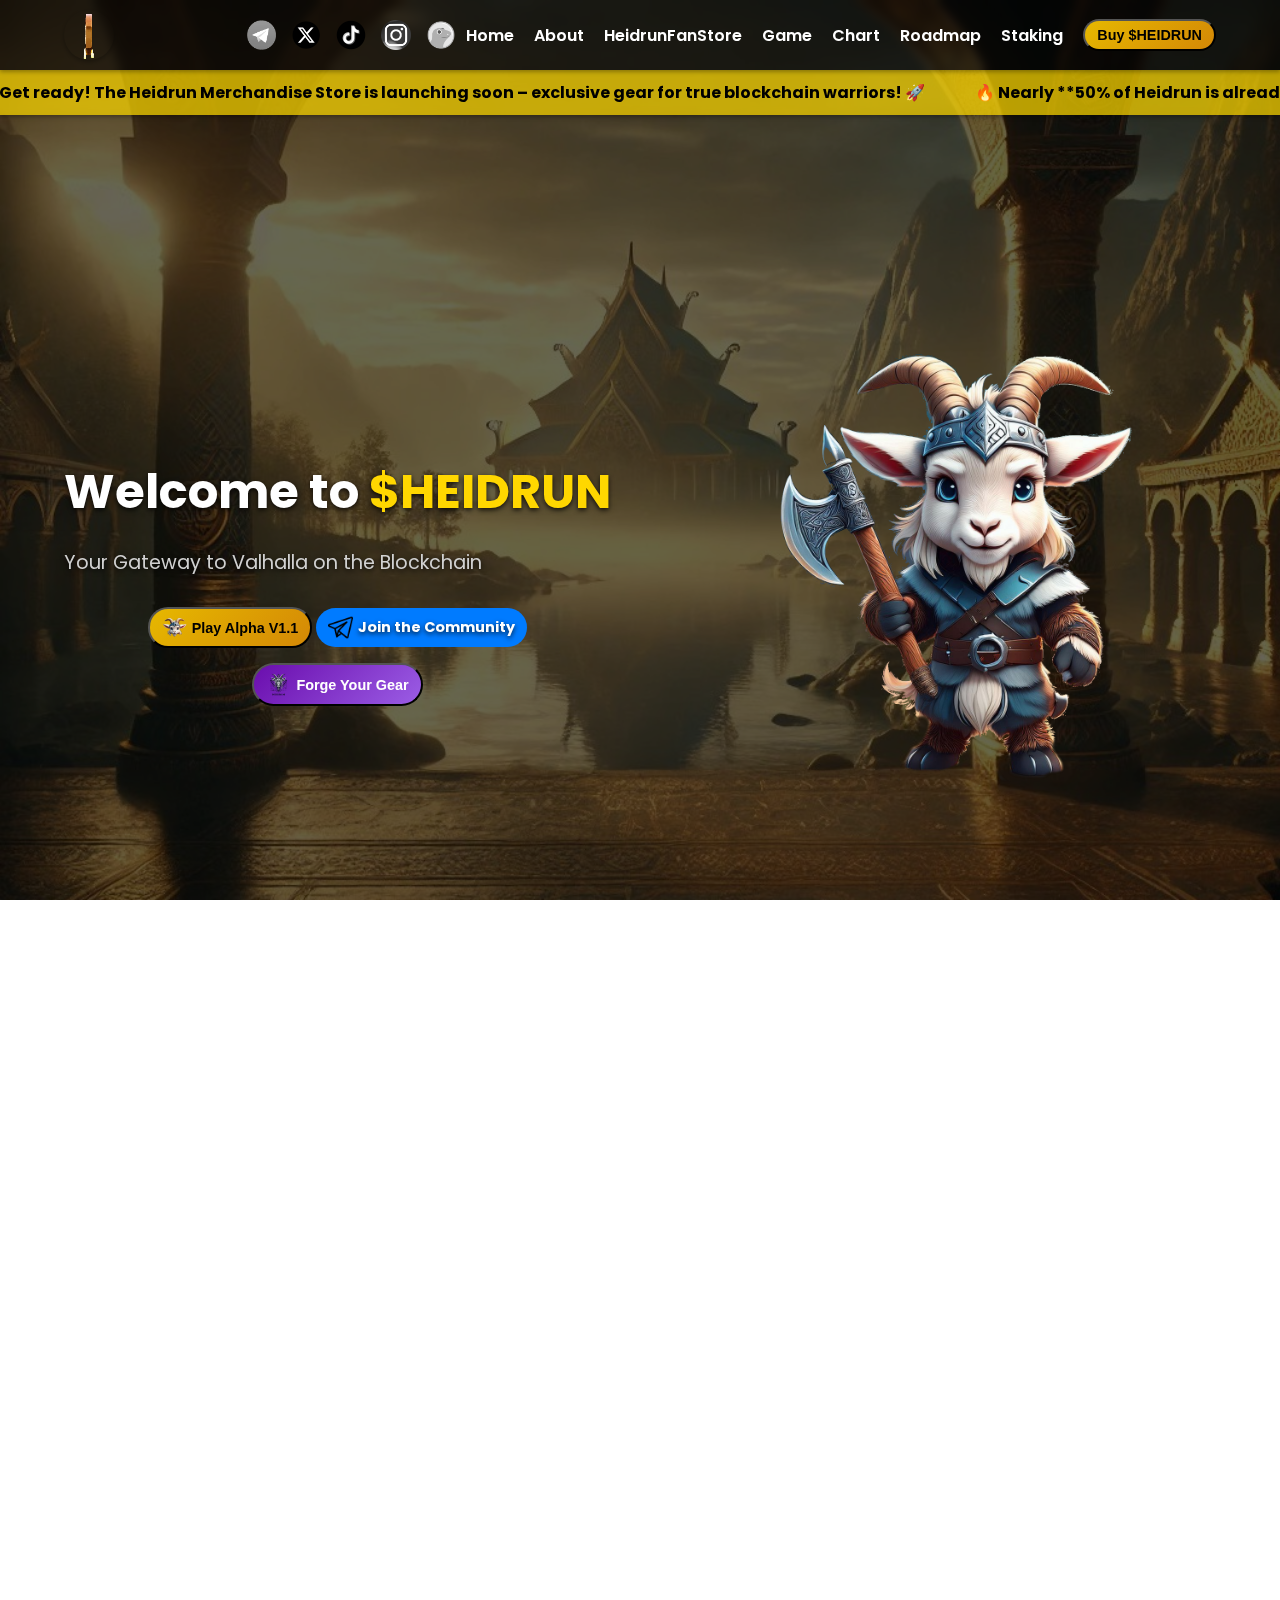
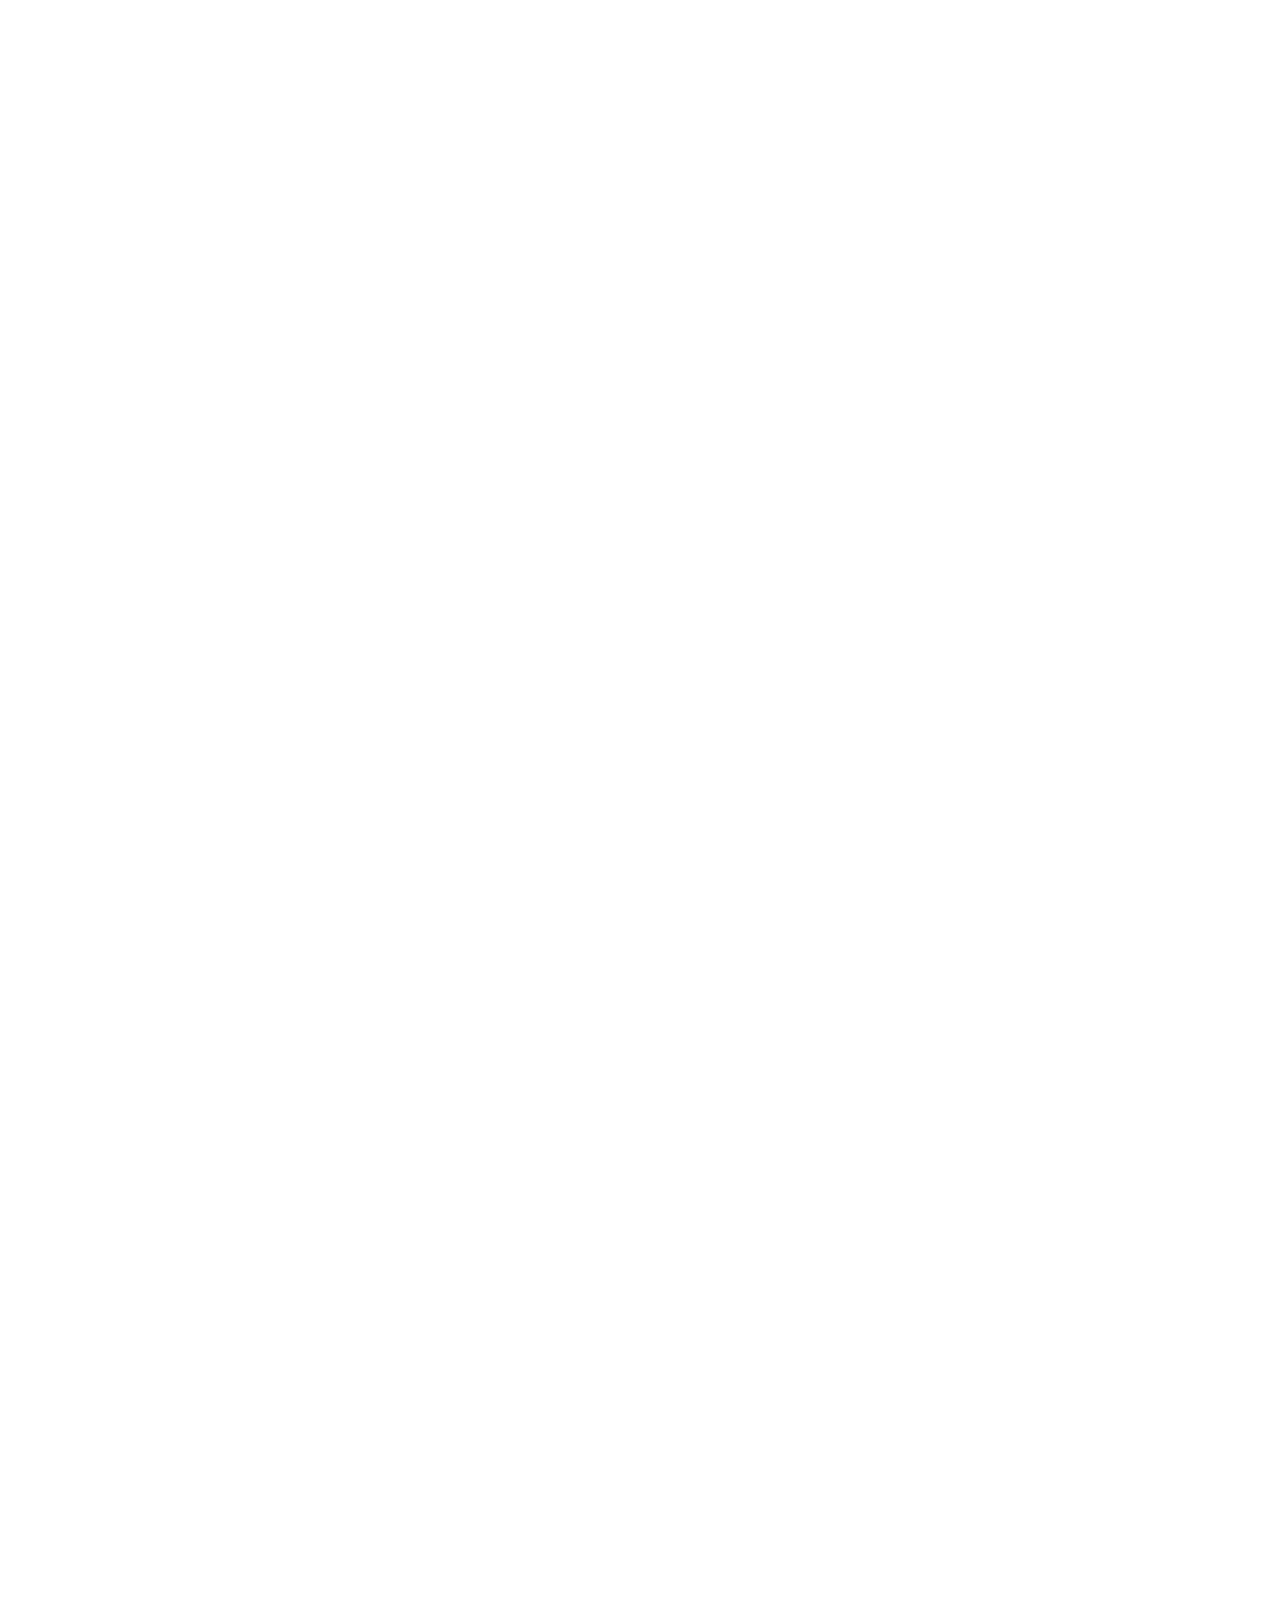
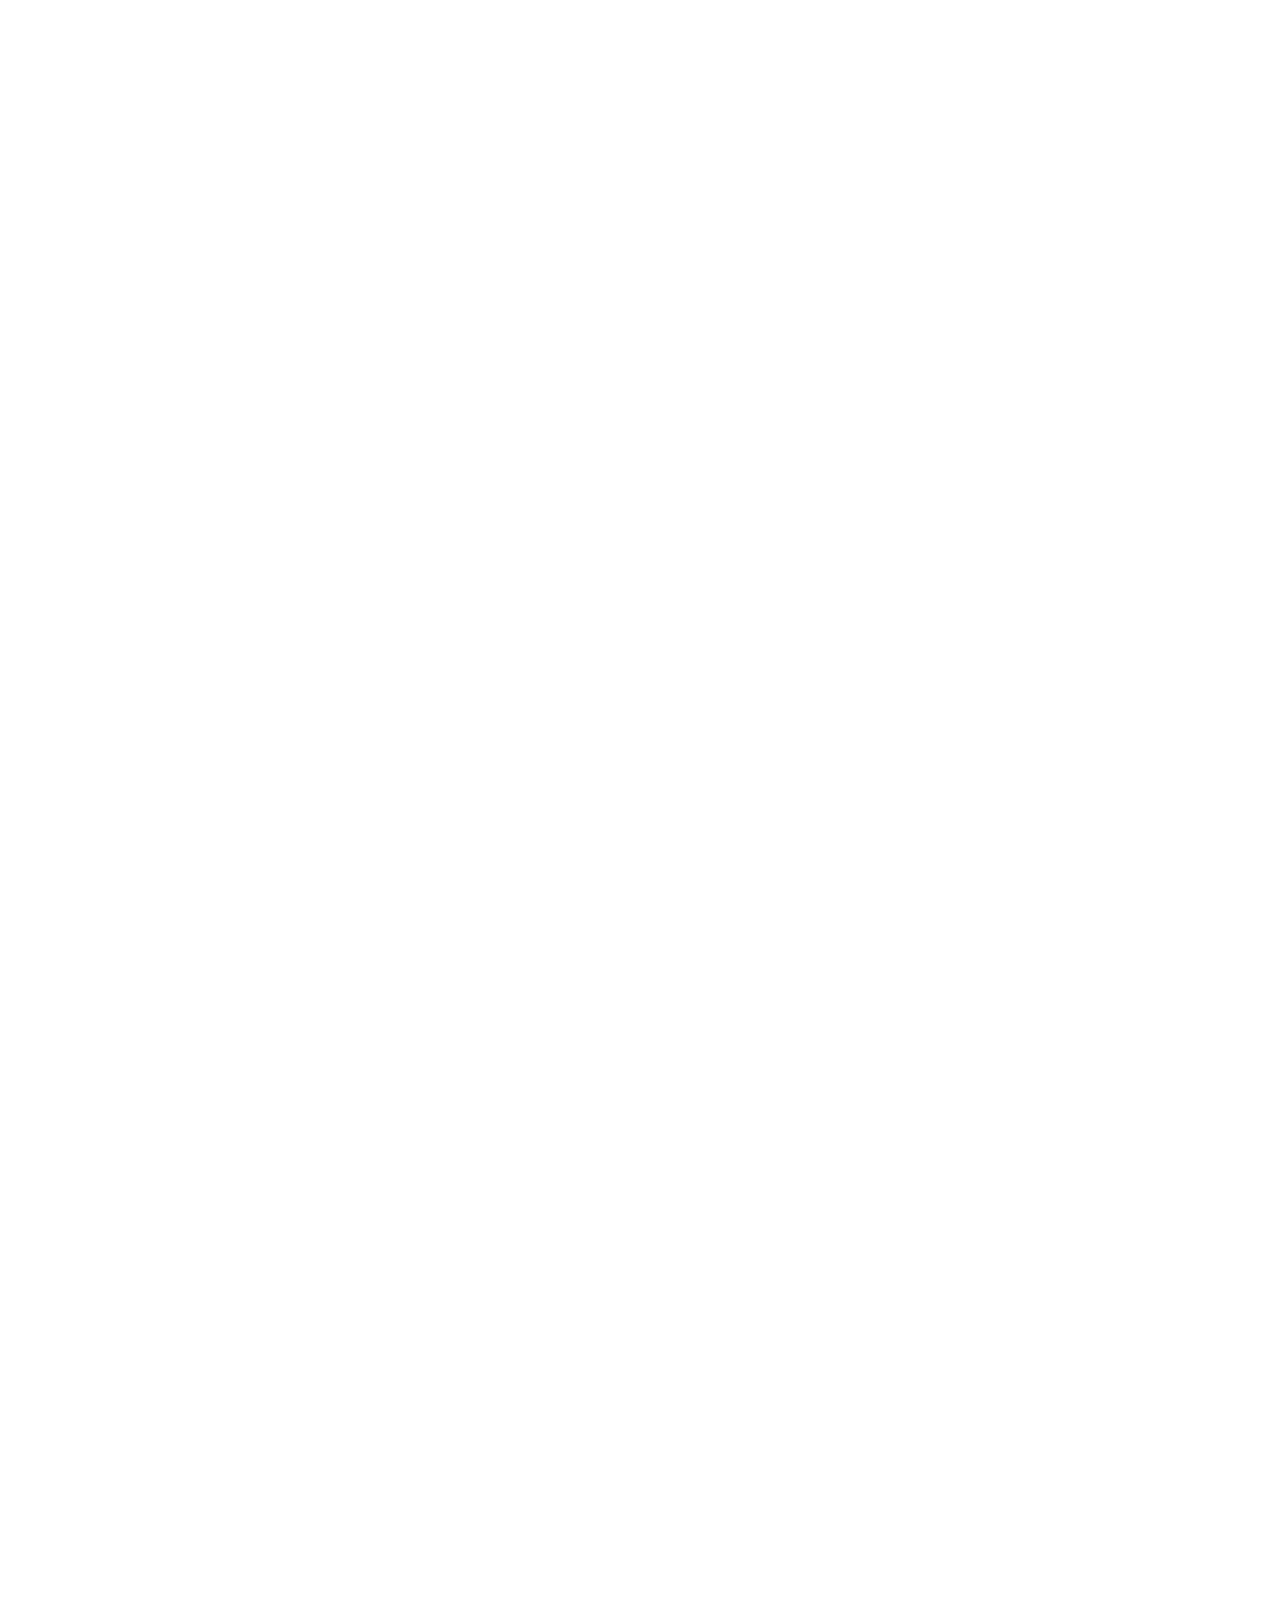
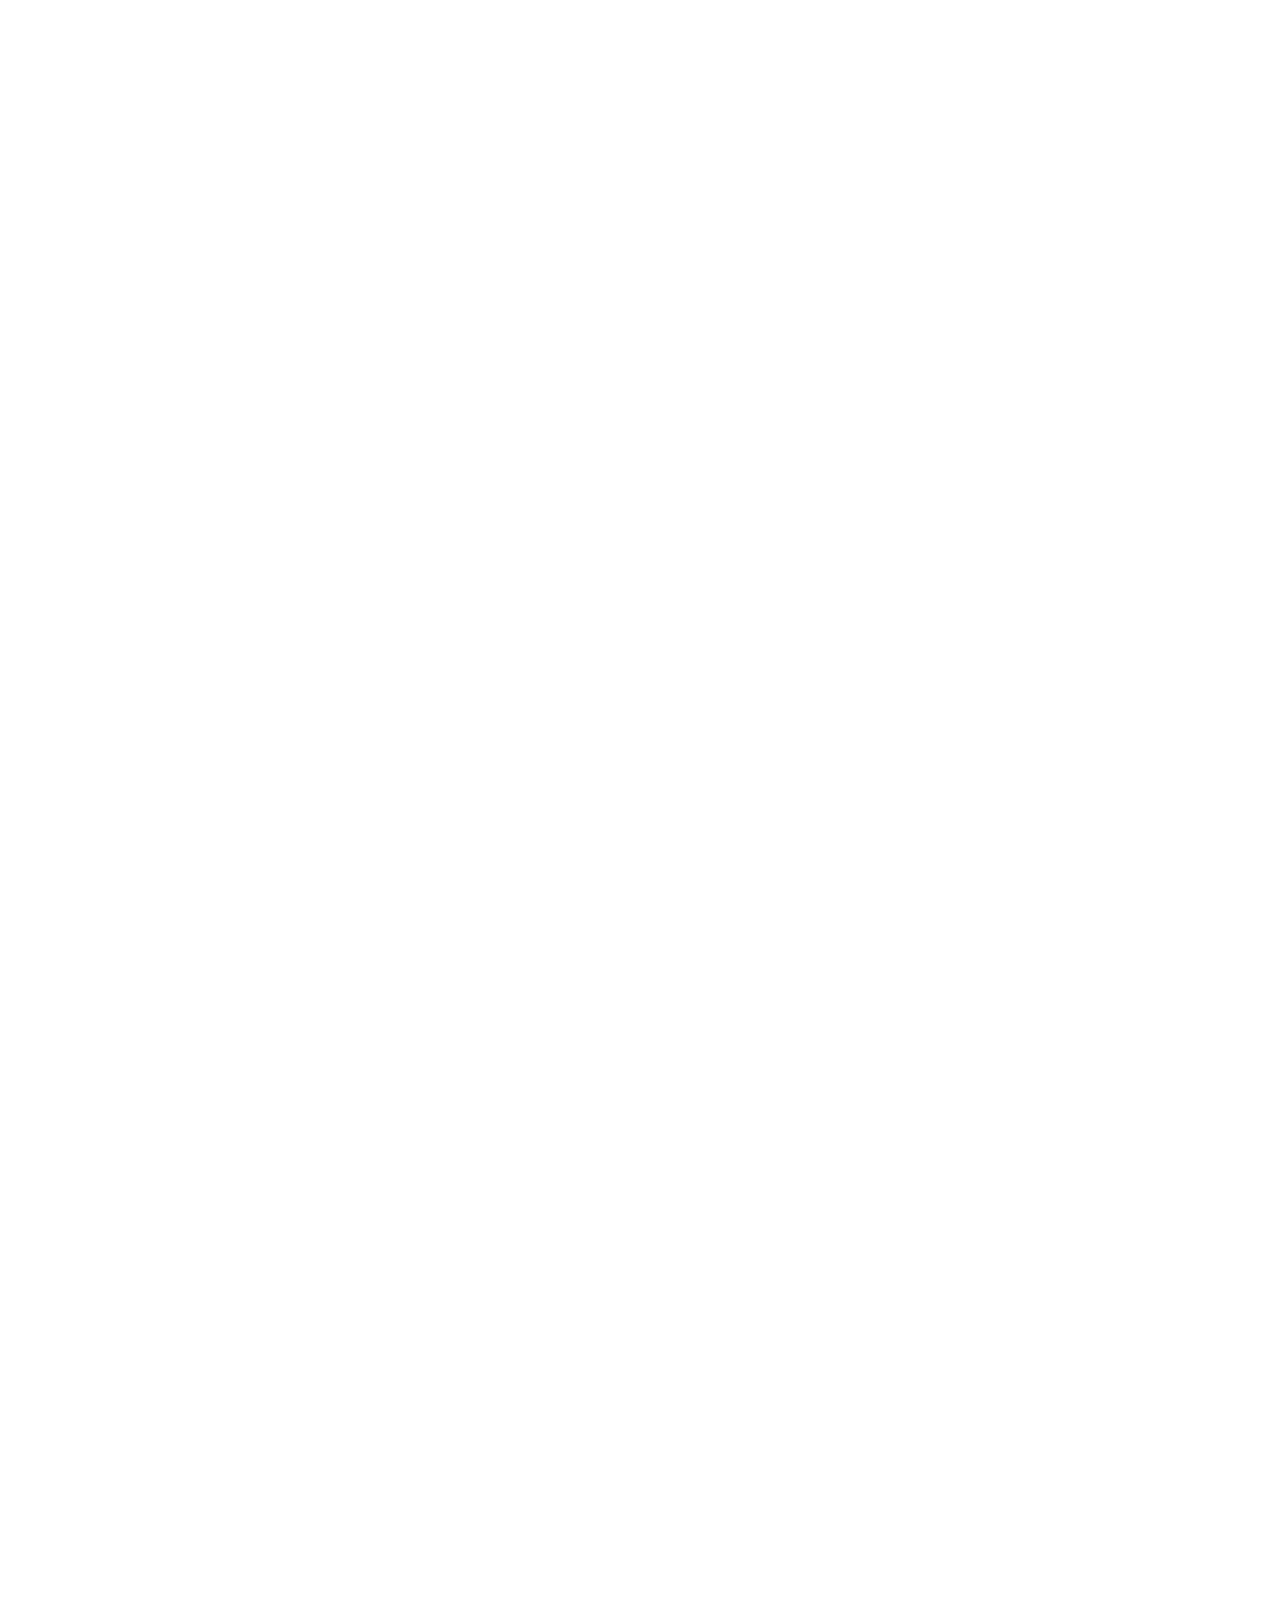
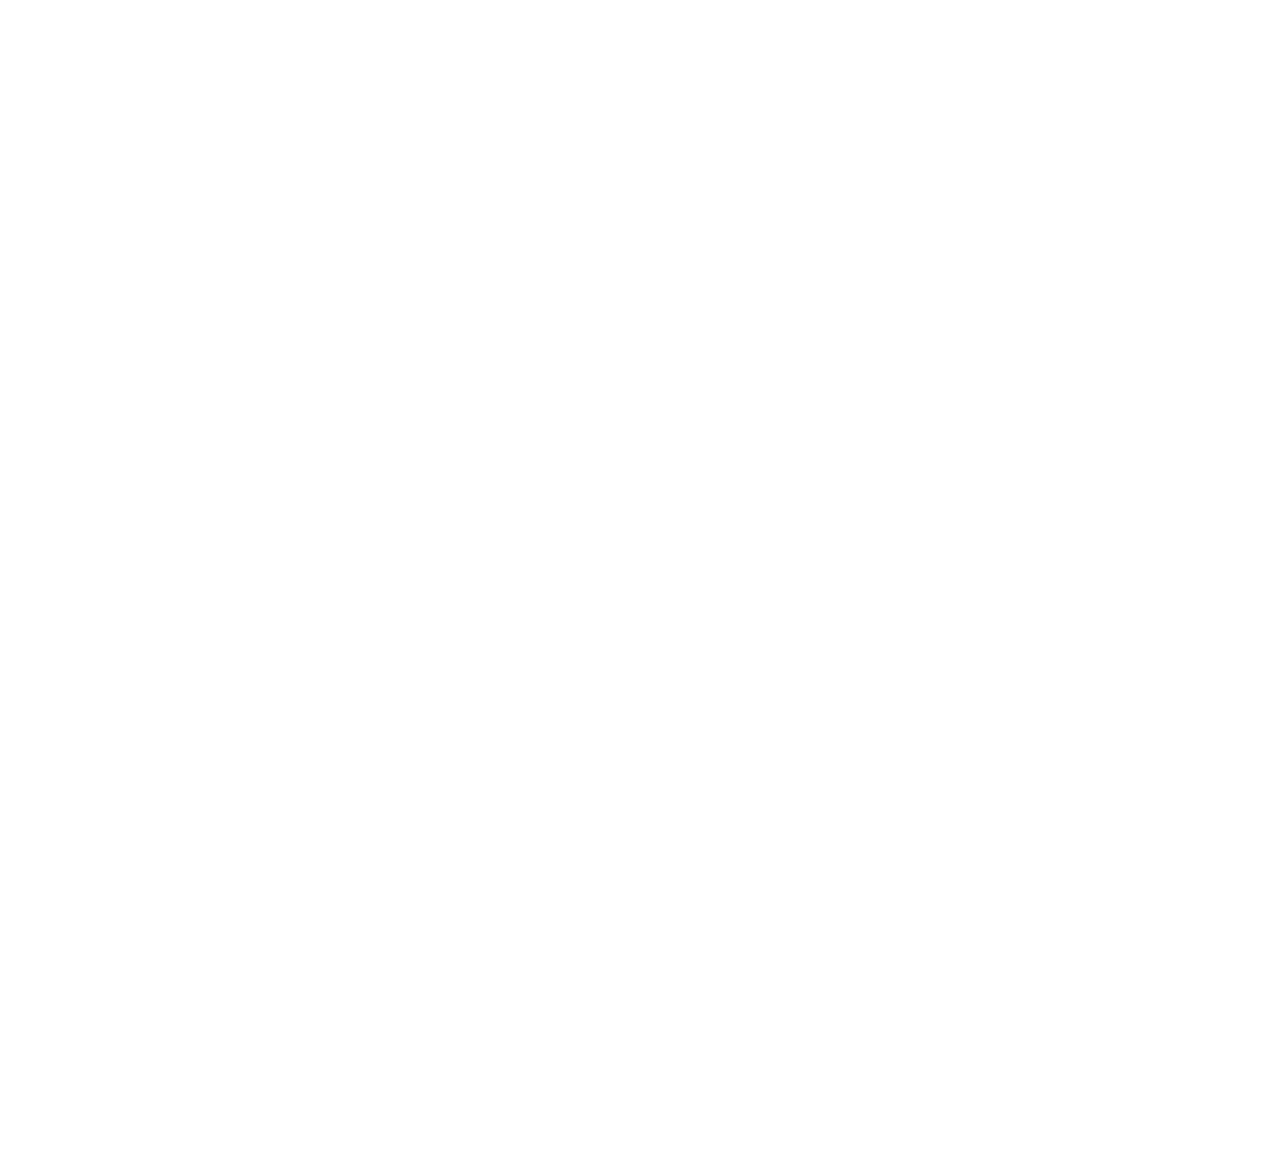
==== commit 6cafb8b9: "Add files via upload" ====
--- a/index.html
+++ b/index.html
@@ -62,13 +62,13 @@
         <nav class="navbar">
             <a href="#hero" class="home-link">Home</a>
             <a href="#about">About</a>
-            <a href="Merchandise/index.html">Merchandise</a>
+            <a href="https://heidrunfanmerch.store" target="_blank">HeidrunFanStore</a>
             <a href="#game">Game</a>
             <a href="#chart">Chart</a>
             <a href="#roadmap">Roadmap</a>
             <a href="#staking">Staking</a>
             <button class="cta-button">Buy $HEIDRUN</button>
-        </nav>        
+        </nav>                
         <button class="hamburger-menu" id="menuToggle">☰</button>
     </header>
     
@@ -98,11 +98,11 @@
             
                 <!-- Row 2 -->
                 <div class="bottom-buttons">
-                    <button class="merch-store-button" id="merchStoreButton" onclick="window.open('Merchandise/index.html', '_blank')">
+                    <button class="merch-store-button" id="merchStoreButton" onclick="window.open('https://heidrunfanmerch.store', '_blank')">
                         <img src="images/merch-icon.png" alt="merch-button-logo" class="merch-store-logo">
-                        Merch Store
+                        Forge Your Gear
                     </button>
-                </div>
+                </div>                
             </div>
                                 
         </div>
--- a/styles.css
+++ b/styles.css
@@ -1707,4 +1707,4 @@
     50% {
         transform: scale(1.05);
     }
-}
+}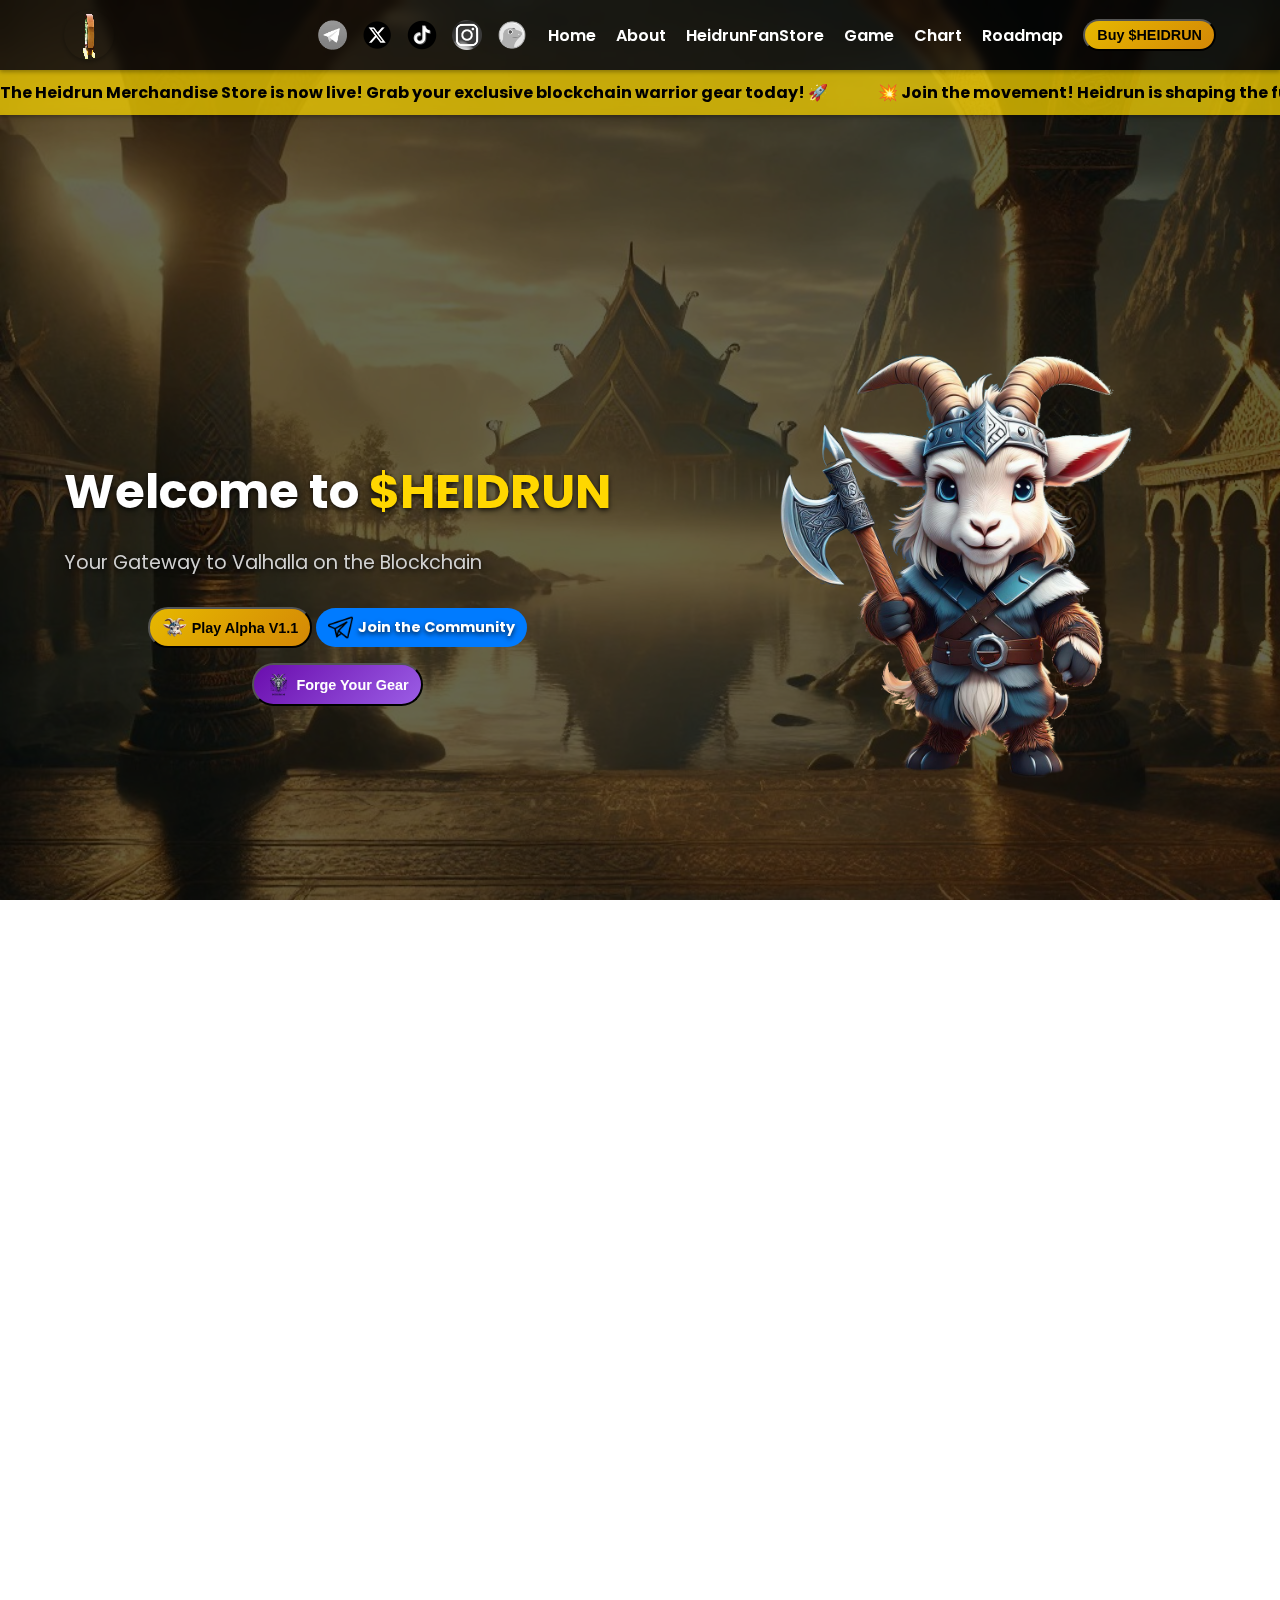
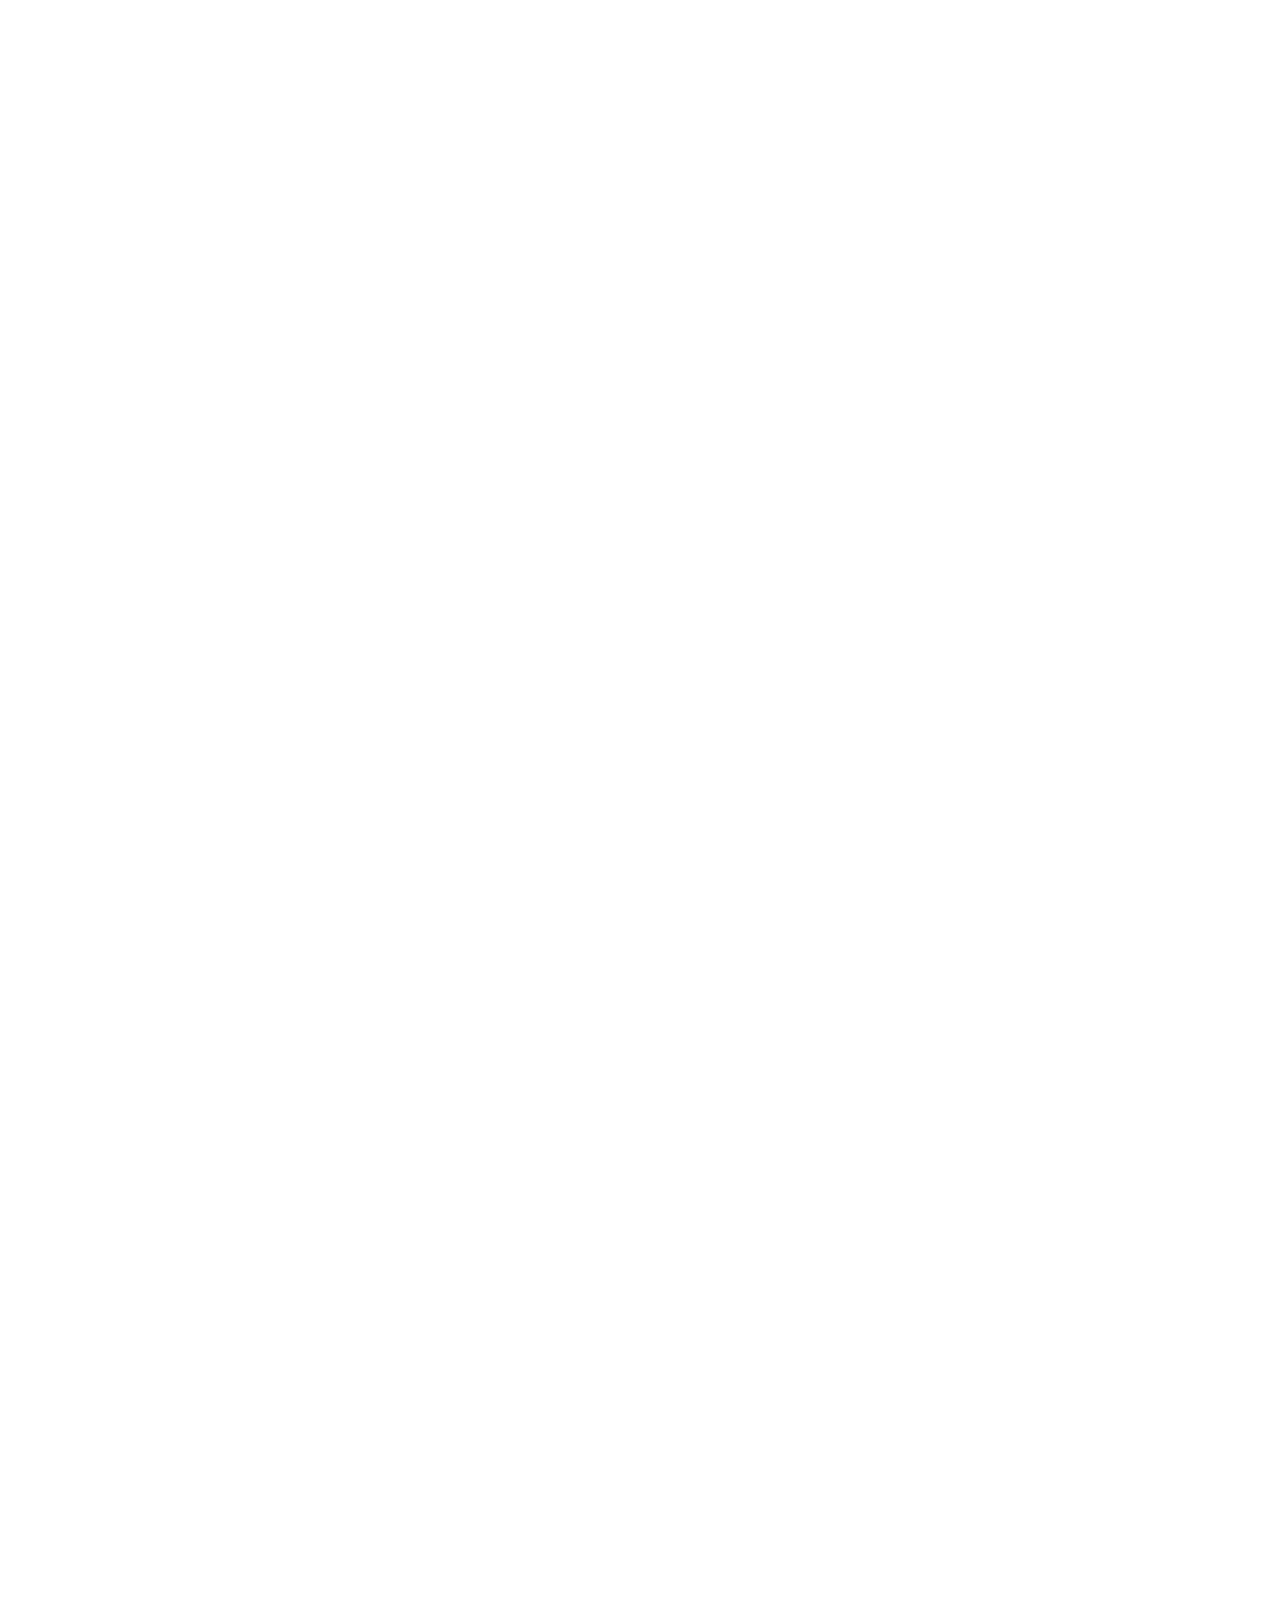
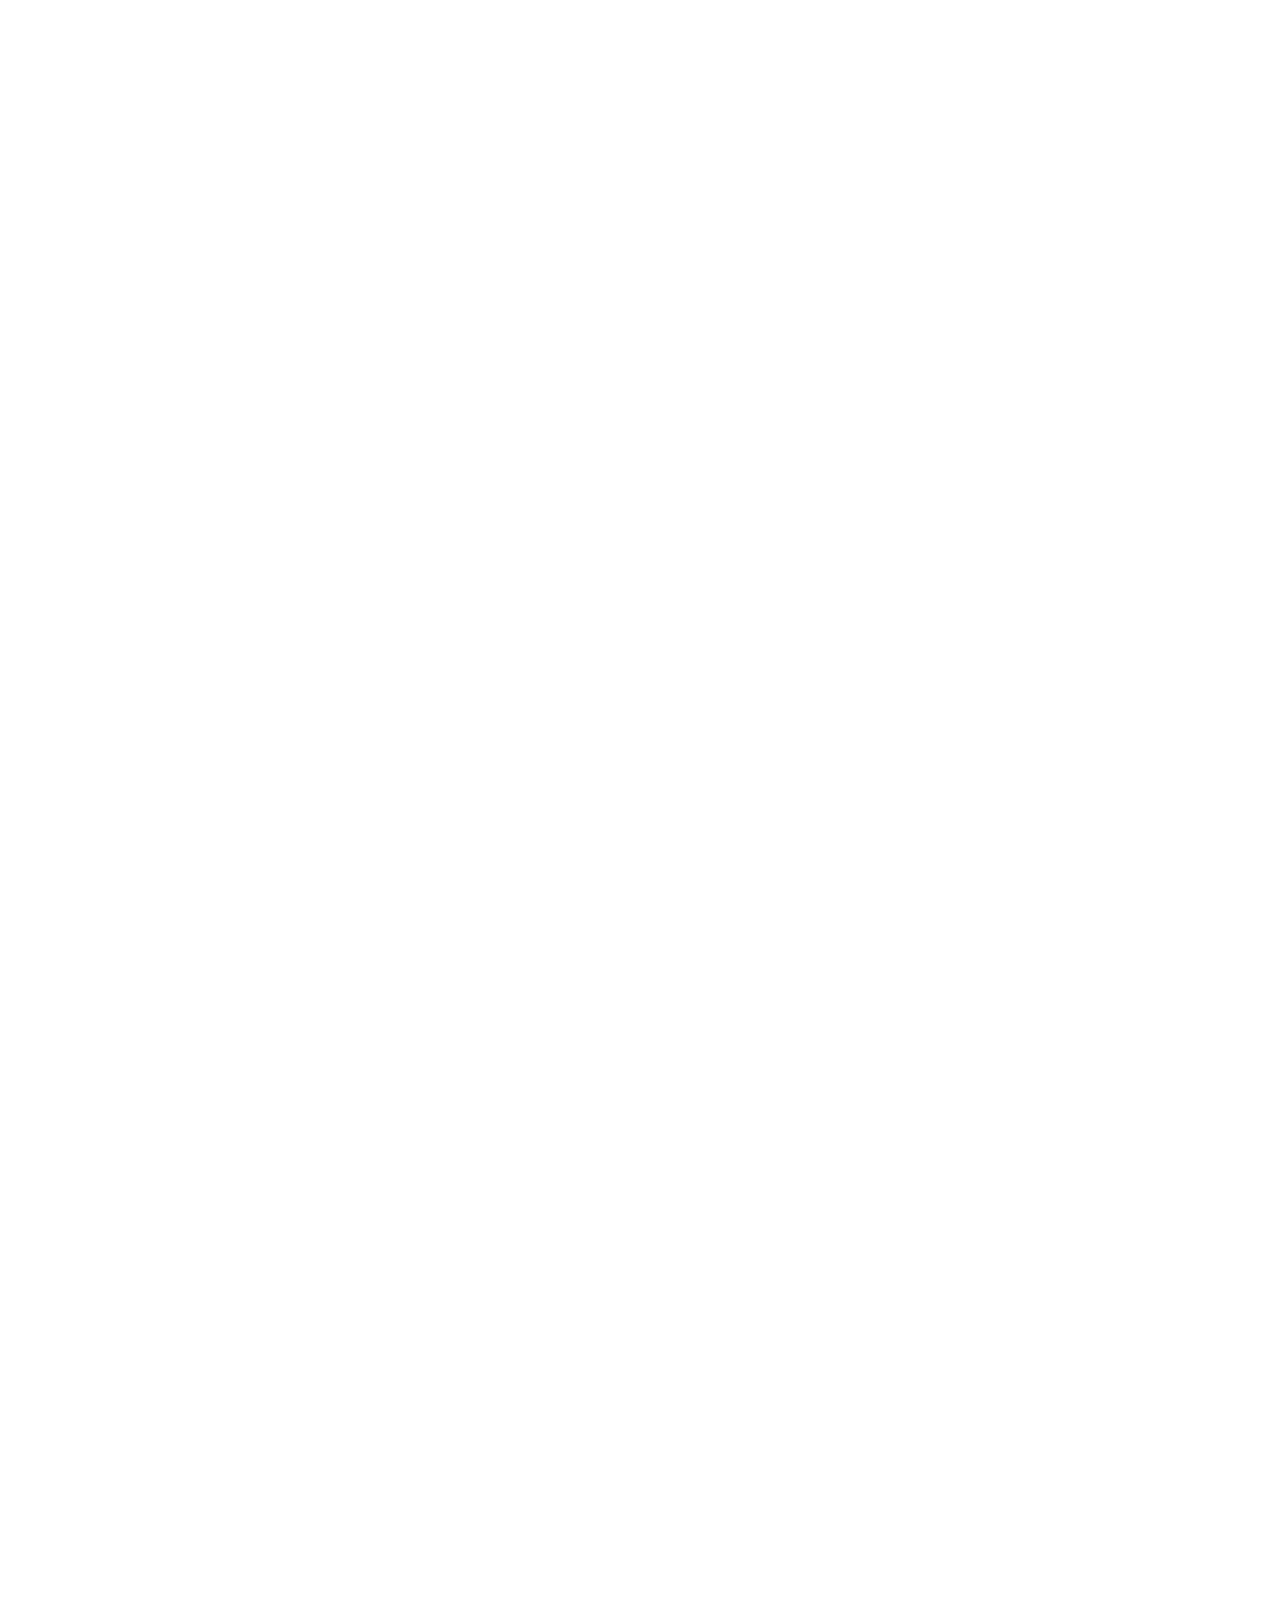
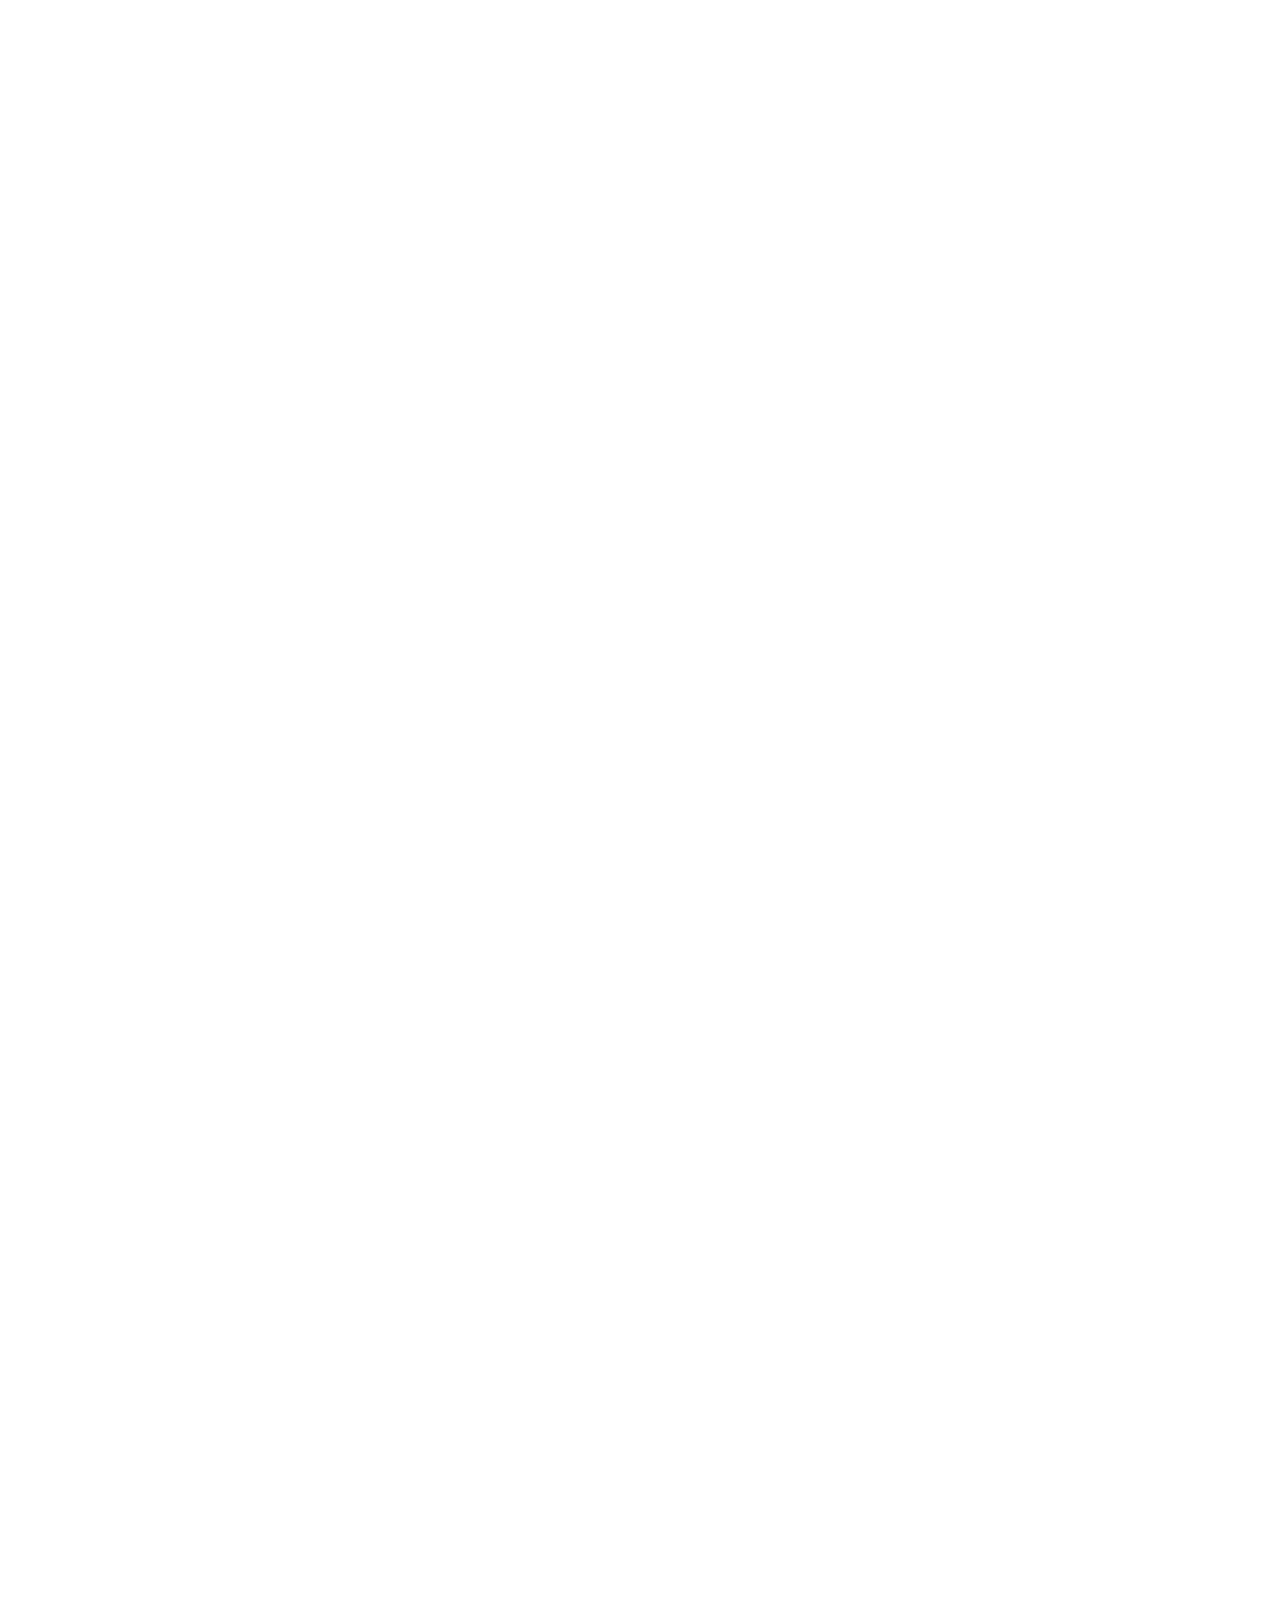
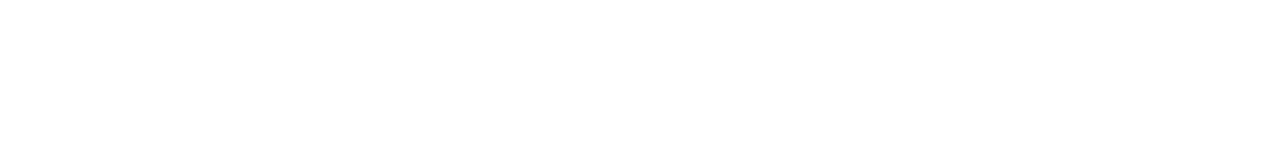
==== commit 9f4f1005: "Update index.html" ====
--- a/index.html
+++ b/index.html
@@ -66,7 +66,7 @@
             <a href="#game">Game</a>
             <a href="#chart">Chart</a>
             <a href="#roadmap">Roadmap</a>
-            <a href="#staking">Staking</a>
+            <!--<a href="#staking">Staking</a>-->
             <button class="cta-button">Buy $HEIDRUN</button>
         </nav>                
         <button class="hamburger-menu" id="menuToggle">☰</button>
@@ -271,7 +271,7 @@
         </div>
     </section> 
 
-    <section id="staking" class="section">
+    <!--<section id="staking" class="section">
         <h1>Staking</h1>
         <p>
             Staking allows you to earn rewards by holding and locking your $HEIDRUN tokens. 
@@ -295,7 +295,7 @@
             </p>
         </div>
         <a href="https://stake.smithii.io/heidrun" class="btn btn-game" target="_blank">Stake Now on Smithii.io</a>
-    </section>
+    </section>-->
     
     <section id="socials" class="socials-section">
         <h2>Join the Heidrun Goat Community</h2>
@@ -424,4 +424,4 @@
     </div>    
       
 </body>
-</html>+</html>
--- a/styles.css
+++ b/styles.css
@@ -934,7 +934,7 @@
     transform: translateY(-50%);
 }
 
-#staking {
+/*#staking {
     text-align: center;
     padding: 60px 20px;
     min-height: 100vh;
@@ -997,7 +997,7 @@
 #staking .btn-game:hover {
     transform: scale(1.1);
     box-shadow: 0 0 15px rgba(255, 215, 0, 0.8);
-}
+}*/
 
 .socials-section {
     padding: 60px 20px;
@@ -1707,4 +1707,4 @@
     50% {
         transform: scale(1.05);
     }
-}+}
